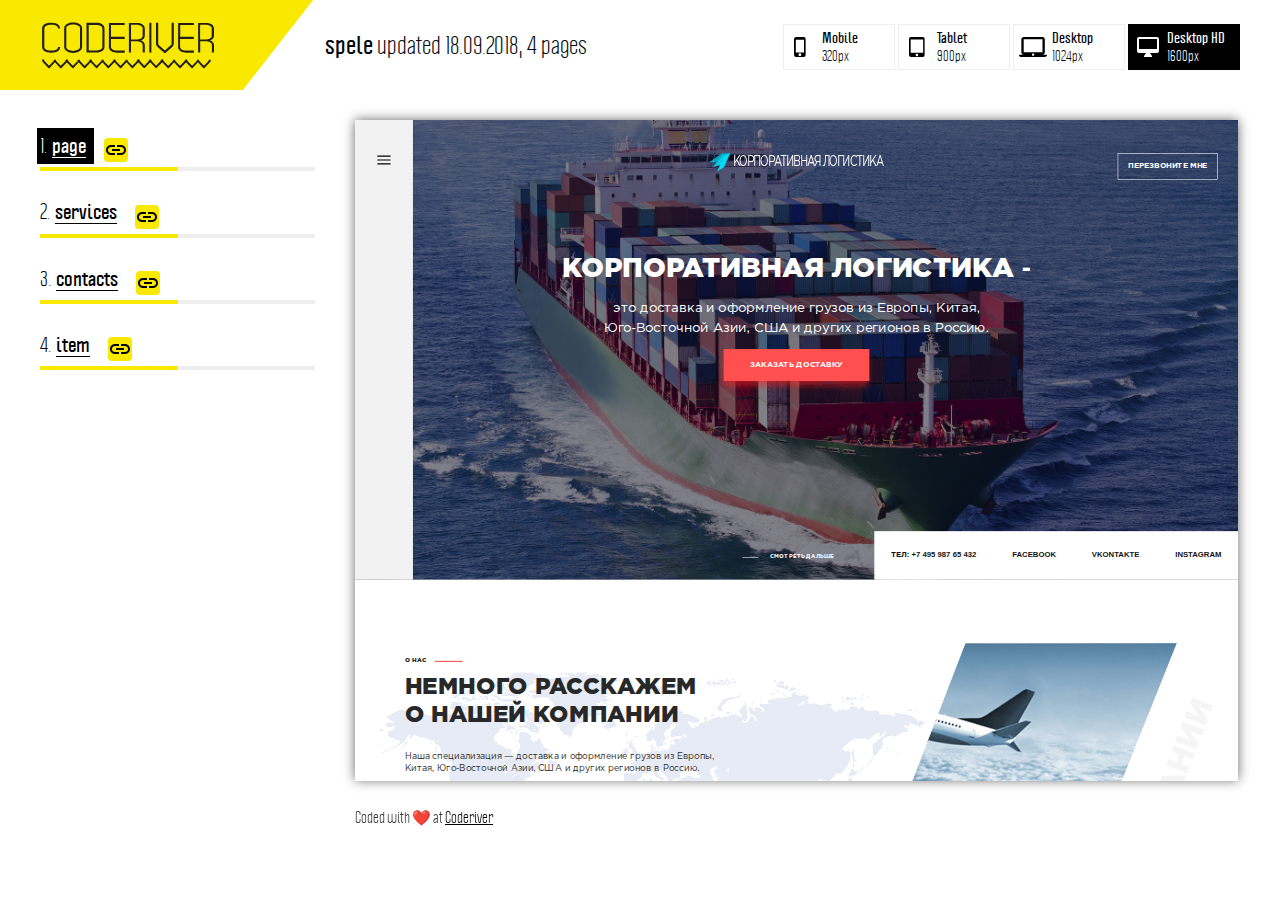
==== docs/index.html @ 853ef9ee "mmm" ====
<!doctype html>
<html>
<head lang="en">
  <meta charset="UTF-8">
  <title>spele</title>
  <style>
    *{margin:0;padding: 0;box-sizing: border-box}

    @font-face {
        font-family: 'Politica';
        src: url([data-uri]) format('woff');
        font-weight: normal;
        font-style: normal;

    }


    @font-face {
        font-family: 'PoliticaBold';
        src: url([data-uri]) format('woff');
        font-weight: normal;
        font-style: normal;
    }
    :root{
    	--main-color: #f9e900;
    }
    body {
      color: #333;
      margin: 0;
      padding: 0 40px;
      font-size: 20px;
      line-height: 1.6;
      font-family: 'Politica', serif;
    }
    .icon-logo { width: 3.66em; height: 1em; fill: #221F20; }
    .icon-desktop { width: 1.41em; height: 1em; fill: #000; }
    .icon-link { width: 2em; height: 1em; fill: #000; }
    .icon-mobile { width: 0.59em; height: 1em; fill: #000; }
    .icon-tablet { width: 0.79em; height: 1em; fill: #000; }
    .icon-watch { width: 0.67em; height: 1em; fill: #000; }
    .icon-wide { width: 1.1em; height: 1em; fill: #000; }

    section{
      width: 300px;
      padding: 30px 0;
    }

    .preview{
      position: fixed;
      right: 42px;
      top: 120px;
      left: 355px;
      bottom: 120px;
      
    }
    iframe{
		opacity: 1;
		box-shadow: 0 0 8px rgba(#000,.5);
		margin: 0 auto;
		transform-origin: 0 0;
		box-shadow: 0 0 20px rgba(0,0,0,.6);
    }


    .preview footer{
      position: absolute;
      bottom: -50px;
      right: 0;
      left: 0;
      padding: 0;
    }
    .preview footer a{
    	color: #000;
    }

    .pagelist{
      list-style-type: none;
      padding-top: 100px;
      width: 275px;
    }
    .pagelist li{
      margin-bottom: 25px;
    }
    .pagelist li:last-child{
    	margin-bottom: 0;
    }

    .pagelist__preview{
      display: inline-block;
      box-shadow: none;
      padding: 5px 20px;
      border: 1px solid #000;
      font-size: 13px;
      margin-top: 10px;
      text-transform: uppercase;
      text-shadow: none;
      font-size: 24px;
    }
    .pagelist__title{
      color: #000;
      text-decoration: none;
      padding: 5px 8px 5px 3px;
      position: relative;
      left: -3px;
    }
    .is-notready .pagelist__title{
      color: #aaaaaa;
      background: #fff;
      pointer-events: none;
    }
    .pagelist__title span{
      margin-right: 5px;
    }
    .pagelist__title em{
      font-style: normal;
      font-weight: normal;
      font-family: 'PoliticaBold',sans-serif;
      position: relative;
      display: inline-block;
    }
    .pagelist__title em:before{
      content: "";
      position: absolute;
      bottom: 4px;
      width: 100%;
      left: 0;
      border-top: 1px solid currentColor;
    }
    .pagelist__title.is-active{
      background: #000;
      color: #fff;
    }
    .pagelist__url{
      width: 24px;
      height: 24px;
      border-radius: 4px;
      background: #f9e900;
      background: var(--main-color);
      display: inline-block;
      position: relative;
      vertical-align: middle;
      margin-left: 4px;
    }
    .is-notready .pagelist__url{
      background: #eeeeee;
      pointer-events: none;
    }
    .pagelist__url .icon{
      fill: #000;
      font-size: 10px;
      position: absolute;
      top: 50%;
      left: 50%;
      transform: translate(-50%,-50%);
    }
    .is-notready .pagelist__url .icon{
      fill:#aaaaaa;
    }
    .pagelist__progress{
      height: 4px;
      background: #eeeeee;
      margin-top: 5px;
    }
    .pagelist__progress i{
      height: 4px;
      display: block;
      background: #f9e900;
      background: var(--main-color);
    }



    header{
      overflow: hidden;
      line-height: 1;
      /*height: 100px;*/
      height: 90px;
      position: fixed;
      top: 0;
      left: 0;
      right: 0;
      z-index: 200;
      background: #fff;
    }
    header h1{
      background: #f9e900;
      background: var(--main-color);
      height: 91px;
      position: relative;
      width: 242px;
      display: inline-block;
      vertical-align: top;
    }
    header h1:before{
      width: 200px;
      height: 200px;
      position: absolute;
      right: 0;
      bottom: 0;
      content: "";
      background: #f9e900;
      background: var(--main-color);
      transform: rotate(38deg);
      transform-origin: 100% 100%;
    }
    header h1 a{
      display: block;
      position: absolute;
      left: 42px;
      top: 22px;
      
    }
    header h1 .icon{
      font-size: 47px;
    }
    .header__updated{
      font-size: 24px;
      height: 90px;
      line-height: 90px;
      color: #050a0f;
      display: inline-block;
      vertical-align: top;
      margin-left: 80px;
    }
    .header__updated em{
      font-weight: normal;
      font-family: 'PoliticaBold',sans-serif;
      font-style: normal;
    }
    .types{
      position: absolute;
      right: 40px;
      top: 24px;
    }
    .types button,.types button:active{
      height: 46px;
      width: 112px;
      border: 1px solid #eee;
      background: #fff;
      font-size: 14px;
      color: #000;
      text-align: left;
      font-family: 'Politica', serif;
      padding-left: 38px;
      position: relative;
      outline: none;
    }
    .types strong{
      font-weight: normal;
      font-family: 'PoliticaBold',sans-serif;
    }
    .types .icon{
      position: absolute;
      top: 50%;
      left: 10px;
      transform: translate(0, -50%);
      font-size: 20px;
    }
    .types .icon-desktop{left: 5px;}
    .types .icon-wide{left: 8px;}

    .types button.is-active{
      border-color: #000;
      color: #fff;
      background: #000;
    }
    .types button.is-active .icon{
      color: #fff;
      fill: #fff;
    }
    .types span{
      display: block;
    }
    footer{
      font-size: 15px;
      text-align: center;
      padding: 20px 50px;
      text-align: left;
      margin-top: 100px;
    }
    @media (max-width: 1200px){
      .header__updated{
        position: absolute;
        right: 42px;
        bottom: 0;
        line-height: 1;
        height: auto;
        margin: 0;
        font-size: 14px;
      }
    }
    @media (max-width: 780px){
      body{
        padding: 0;
      }
      .preview iframe,.types{
        display: none;
      }
      .preview{
      	position: static;
      	text-align: center;
      }
      .preview footer{
      	position: static;
      	text-align: center;
      	margin: 0;
      	padding: 0 0 20px 0;
      }
      header{
        position: relative;
        height: auto;
        text-align: center;
      }
      header h1{
        display: block;
        width: auto;
        height: auto;
        padding: 20px 0 30px;
      }
      header h1 a{
        position: static;
      }
      header .icon{
        font-size: 30px;
      }
      .header__updated{
        display: block;
        text-align: center;
        font-size: 14px;
        line-height: 1;
        text-align: center;
        padding: 0;
        height: auto;
        margin: 0;
        position: absolute;
        bottom: 10px;
        left: 0;
        right: 0;
      }
      section{
        margin: 0;
        width: auto;
        padding: 0;
      }
      .pagelist{
        margin: 0;
        padding: 20px;
        width: auto;
      }
    }
  </style>
</head>
<body>
<svg style="display:none" xmlns="http://www.w3.org/2000/svg">
<symbol id="icon-desktop" viewBox="0 0 24 17">
    <title>
        Shape
    </title>
    <path d="M20 15c1.1 0 1.99-.9 1.99-2L22 2c0-1.1-.9-2-2-2H4C2.9 0 2 .9 2 2v11c0 1.1.9 2 2 2H0c0 1.1.9 2 2 2h20c1.1 0 2-.9 2-2h-4zM4 2h16v11H4V2zm8 14c-.55 0-1-.45-1-1s.45-1 1-1 1 .45 1 1-.45 1-1 1z" fill-rule="evenodd"/>
</symbol><symbol id="icon-link" viewBox="0 0 20 10">
    <title>
        Shape
    </title>
    <path d="M1.9 5c0-1.71 1.39-3.1 3.1-3.1h4V0H5C2.24 0 0 2.24 0 5s2.24 5 5 5h4V8.1H5C3.29 8.1 1.9 6.71 1.9 5zM6 6h8V4H6v2zm9-6h-4v1.9h4c1.71 0 3.1 1.39 3.1 3.1 0 1.71-1.39 3.1-3.1 3.1h-4V10h4c2.76 0 5-2.24 5-5s-2.24-5-5-5z" fill-rule="evenodd"/>
</symbol><symbol id="icon-logo" viewBox="0 0 172 47">
    <title>
        Page 1
    </title>
    <path d="M18.1 25c0 2.8-2 4.5-4.7 5.3-2.3.6-6.1.6-8.3 0-2.8-.7-4.9-2.5-5-5.3V6.4C.1 3.3 2.7 1.5 5.8.9c2.3-.4 5.7-.4 7.9.3C16.2 2 18 3.7 18 6.4h-2c0-1.6-1.2-2.6-2.8-3.2-2-.6-4.9-.6-6.9-.3-2.2.4-4 1.6-4 3.4v18.6c0 1.7 1.5 2.8 3.4 3.3 2 .5 5.2.5 7.2 0 1.8-.5 3.2-1.6 3.2-3.2h2z"/>
    <path d="M22.2 6.2c0-7.6 17.9-7.6 17.9 0v18.9c0 7.7-17.9 7.7-17.9 0V6.2zM38 25V6.3c0-5-13.7-5-13.7 0V25c0 .6 0 .9.1 1.1 1.3 3.7 12.1 3.7 13.3 0 .3-.2.3-.6.3-1.1z"/>
    <path d="M44.5 30.6V.8h10.3c3.4 0 7.7 1.7 7.7 5.7v18.3c0 4.1-4.4 5.8-8 5.8h-10zm15.9-24C60.4 4.1 57 3 54.8 3h-8.1v25.5h7.9c2 0 5-.7 5.7-2.7.2-.9.1-15.6.1-19.2z"/>
    <path d="M69 14.7h13.7v2.2H69c0 1.4-.1 8.1.2 9 .7 2 3.7 2.7 5.6 2.7h7.9v2.2h-7.9c-3.6 0-7.9-1.7-7.9-5.7v-24h15.8V3H69v11.7z"/>
    <path d="M89 19.2v11.4h-2.1V.9h8c1 0 7.9.1 7.9 5.7v7.1c0 2.3-1.7 4.2-4 4.7 2.2.5 4 2.3 4 4.6v7.6h-2.1V23c0-2.9-3.8-3.8-5.9-3.8H89zm11.7-12.6c0-2.7-3.6-3.8-5.8-3.8H89v14.6h5.7c2.3 0 5.9-.7 5.9-3.7V6.6z"/>
    <path d="M109.4.8v29.8h-2.1V.8h2.1z"/>
    <g>
        <path d="M122.4 31l-6.8-6c-1.3-1.1-1.6-2.3-1.6-3.9V.8h2.2v20.3c0 1.1 0 1.4.8 2.2l5.9 5.3 5.9-5.3c.8-.8.8-1.1.8-2.2V.8h2.2V21c0 1.6-.3 2.7-1.6 3.9l-6.8 6h-1z"/>
        <path d="M138.1 14.7h13.7v2.2h-13.7c0 1.4-.1 8.1.2 9 .7 2 3.7 2.7 5.7 2.7h7.9v2.2H144c-3.6 0-7.9-1.7-7.9-5.7v-24h15.8V3h-13.7v11.7z"/>
        <path d="M158.2 19.2v11.4h-2.1V.9h8c1 0 7.9.1 7.9 5.7v7.1c0 2.3-1.7 4.2-4 4.7 2.2.5 4 2.3 4 4.6v7.6h-2.1V23c0-2.9-3.8-3.8-5.9-3.8h-5.8zm11.6-12.6c0-2.7-3.6-3.8-5.8-3.8h-5.9v14.6h5.7c2.3 0 5.9-.7 5.9-3.7V6.6z"/>
    </g>
    <path d="M6.6 46.2l-5-5.1C.3 39.7 0 39 0 37.6h2c0 .8.1 1.1.7 1.7L7 43.8l4.2-4.4c.6-.6.7-.9.7-1.7h2c0 .8.1 1.1.7 1.7l4.2 4.4 4.2-4.4c.6-.6.7-.9.7-1.7h2.1c0 1.4-.3 2.1-1.6 3.4l-5 5.1h-.8l-5.5-5.9-5.5 5.9h-.8z"/>
    <path d="M30.5 46.2l-5-5.1c-1.3-1.3-1.6-2.1-1.6-3.4H26c0 .8.1 1.1.7 1.7l4.2 4.4 4.2-4.4c.6-.6.7-.9.7-1.7h2c0 .8.1 1.1.7 1.7l4.2 4.4 4.2-4.4c.6-.6.7-.9.7-1.7h2c0 1.4-.3 2.1-1.6 3.4l-5 5.1h-.8l-5.5-5.9-5.5 5.9h-.7z"/>
    <path d="M54.3 46.2l-5-5.1c-1.3-1.3-1.6-2.1-1.6-3.4h2c0 .8.1 1.1.7 1.7l4.2 4.4 4.2-4.4c.6-.6.7-.9.7-1.7h2c0 .8.1 1.1.7 1.7l4.2 4.4 4.2-4.4c.6-.6.7-.9.7-1.7h2c0 1.4-.3 2.1-1.6 3.4l-5 5.1h-.8l-5.5-5.9-5.5 5.9h-.6z"/>
    <path d="M78.2 46.2l-5-5.1c-1.3-1.3-1.6-2.1-1.6-3.4h2c0 .8.1 1.1.7 1.7l4.2 4.4 4.2-4.4c.6-.6.7-.9.7-1.7h2c0 .8.1 1.1.7 1.7l4.2 4.4 4.2-4.4c.6-.6.7-.9.7-1.7h2.1c0 1.4-.3 2.1-1.6 3.4l-5 5.1H90l-5.5-5.9-5.5 5.9h-.8z"/>
    <path d="M102 46.2L97 41c-1.3-1.3-1.6-2.1-1.6-3.4h2c0 .8.1 1.1.7 1.7l4.2 4.4 4.2-4.4c.6-.6.7-.9.7-1.7h2c0 .8.1 1.1.7 1.7l4.2 4.4 4.2-4.4c.6-.6.7-.9.7-1.7h2.1c0 1.4-.3 2.1-1.6 3.4l-5 5.1h-.8l-5.5-5.9-5.5 5.9h-.7z"/>
    <path d="M125.9 46.2l-5-5.1c-1.3-1.3-1.6-2.1-1.6-3.4h2c0 .8.1 1.1.7 1.7l4.2 4.4 4.2-4.4c.6-.6.7-.9.7-1.7h2c0 .8.1 1.1.7 1.7l4.2 4.4 4.2-4.4c.6-.6.7-.9.7-1.7h2.1c0 1.4-.3 2.1-1.6 3.4l-5 5.1h-.8l-5.5-5.9-5.5 5.9h-.7z"/>
    <path d="M149.7 46.2l-5-5.1c-1.3-1.3-1.6-2.1-1.6-3.4h2.1c0 .8.1 1.1.7 1.7l4.2 4.4 4.2-4.4c.6-.6.7-.9.7-1.7h2c0 .8.1 1.1.7 1.7l4.2 4.4 4.2-4.4c.6-.6.7-.9.7-1.7h2c0 1.4-.3 2.1-1.6 3.4l-5 5.1h-.8l-5.5-5.9-5.5 5.9h-.7z"/>
</symbol><symbol id="icon-mobile" viewBox="0 0 13 22">
    <title>
        Shape
    </title>
    <path d="M10.5 0h-8A2.5 2.5 0 0 0 0 2.5v17A2.5 2.5 0 0 0 2.5 22h8a2.5 2.5 0 0 0 2.5-2.5v-17A2.5 2.5 0 0 0 10.5 0zm-4 21c-.83 0-1.5-.67-1.5-1.5S5.67 18 6.5 18s1.5.67 1.5 1.5S7.33 21 6.5 21zm4.5-4H2V3h9v14z" fill-rule="evenodd"/>
</symbol><symbol id="icon-tablet" viewBox="0 0 19 24">
    <title>
        Shape
    </title>
    <path d="M16.5 0h-14A2.5 2.5 0 0 0 0 2.5v19A2.5 2.5 0 0 0 2.5 24h14a2.5 2.5 0 0 0 2.5-2.5v-19A2.5 2.5 0 0 0 16.5 0zm-7 23c-.83 0-1.5-.67-1.5-1.5S8.67 20 9.5 20s1.5.67 1.5 1.5-.67 1.5-1.5 1.5zm7.5-4H2V3h15v16z" fill-rule="evenodd"/>
</symbol><symbol id="icon-watch" viewBox="0 0 16 24">
    <title>
        Shape
    </title>
    <path d="M16 12c0-2.54-1.19-4.81-3.04-6.27L12 0H4l-.95 5.73A7.94 7.94 0 0 0 0 12a7.94 7.94 0 0 0 3.05 6.27L4 24h8l.96-5.73A7.976 7.976 0 0 0 16 12zM2 12c0-3.31 2.69-6 6-6s6 2.69 6 6-2.69 6-6 6-6-2.69-6-6z" fill-rule="evenodd"/>
</symbol><symbol id="icon-wide" viewBox="0 0 22 20">
    <title>
        Shape
    </title>
    <path d="M20 0H2C.9 0 0 .9 0 2v12c0 1.1.9 2 2 2h7l-2 3v1h8v-1l-2-3h7c1.1 0 2-.9 2-2V2c0-1.1-.9-2-2-2zm0 12H2V2h18v10z" fill-rule="evenodd"/>
</symbol></svg>
  <header class="header">
    <h1><a href="http://riverco.de">
      <svg class="icon icon-logo"><use xlink:href="#icon-logo"></use></svg>
    </a></h1>
    
    <div class="header__updated"><em>spele</em> updated 18.09.2018, 4 pages</div>
    <nav class="types">
      <button data-mode="mobile" data-width="320">
        <svg class="icon icon-mobile"><use xlink:href="#icon-mobile"></use></svg>
        <strong>Mobile</strong>
        <span>320px</span>
      </button>
      <button data-mode="ipad" data-width="900">
        <svg class="icon icon-tablet"><use xlink:href="#icon-tablet"></use></svg>
        <strong>Tablet</strong>
        <span>900px</span></button>
      <button data-mode="desktop" data-width="1024">
        <svg class="icon icon-desktop"><use xlink:href="#icon-desktop"></use></svg>
        <strong>Desktop</strong>
        <span>1024px</span></button>
      <button data-mode="wide" class="is-active" data-width="1600">
        <svg class="icon icon-wide"><use xlink:href="#icon-wide"></use></svg>
        <strong>Desktop HD</strong>
        <span>1600px</span>
      </button>
    </nav>
  </header>
  <section>
    <ol class="pagelist">
      
      
          <li >

                <a class="pagelist__title  is-active " target="_blank" href="page.html"><span>1.</span><em>page</em></a>
                <a href="page.html" class="pagelist__url">
                  <svg class="icon icon-link"><use xlink:href="#icon-link"></use></svg>
                </a>
                
                <div class="pagelist__progress">
                  
                  <i style="width:50%"></i>
                </div>

          </li>
        
          <li >

                <a class="pagelist__title " target="_blank" href="services.html"><span>2.</span><em>services</em></a>
                <a href="services.html" class="pagelist__url">
                  <svg class="icon icon-link"><use xlink:href="#icon-link"></use></svg>
                </a>
                
                <div class="pagelist__progress">
                  
                  <i style="width:50%"></i>
                </div>

          </li>
        
          <li >

                <a class="pagelist__title " target="_blank" href="contacts.html"><span>3.</span><em>contacts</em></a>
                <a href="contacts.html" class="pagelist__url">
                  <svg class="icon icon-link"><use xlink:href="#icon-link"></use></svg>
                </a>
                
                <div class="pagelist__progress">
                  
                  <i style="width:50%"></i>
                </div>

          </li>
        
          <li >

                <a class="pagelist__title " target="_blank" href="item.html"><span>4.</span><em>item</em></a>
                <a href="item.html" class="pagelist__url">
                  <svg class="icon icon-link"><use xlink:href="#icon-link"></use></svg>
                </a>
                
                <div class="pagelist__progress">
                  
                  <i style="width:50%"></i>
                </div>

          </li>
        
  
    </ol>
  </section>

  <aside class="preview" id="preview-wrapper">
    
    <iframe id="preview"  width="1600" height="600" src="page.html"  frameborder="0"></iframe>
    <footer>
      <p>Coded with ❤️ at <a href="http://riverco.de">Coderiver</a></p>
    </footer>
  </aside>


  <script>
    var navs = document.querySelectorAll('button');
    var body = document.querySelectorAll('body')[0];
    var previewButtons = document.querySelectorAll('.pagelist__title');
    var iframe = document.getElementById('preview');
    var previewWrapper = document.getElementById('preview-wrapper');
    // colors
    var colors = ['#f9e900','#ddd','#afd702','#add8e6','#f03a96'];

    if(localStorage.getItem('main-color')){
    	document.documentElement.style.setProperty(`--main-color`, localStorage.getItem('main-color'));
    }

    body.addEventListener('dblclick', function(event) {
    	colors = colors.concat(colors.splice(0,1));
    	document.documentElement.style.setProperty(`--main-color`, colors[0]);
    	localStorage.setItem('main-color', colors[0]);
    });
    // end colors

    function removeActive(){
      [].forEach.call(previewButtons, function(button) {
        button.classList.remove('is-active');
      });
    }

    function getScrollbarWidth() {
        var outer = document.createElement("div");
        outer.style.visibility = "hidden";
        outer.style.width = "100px";
        outer.style.msOverflowStyle = "scrollbar"; // needed for WinJS apps

        document.body.appendChild(outer);

        var widthNoScroll = outer.offsetWidth;
        // force scrollbars
        outer.style.overflow = "scroll";

        // add innerdiv
        var inner = document.createElement("div");
        inner.style.width = "100%";
        outer.appendChild(inner);        

        var widthWithScroll = inner.offsetWidth;

        // remove divs
        outer.parentNode.removeChild(outer);

        return widthNoScroll - widthWithScroll;
    }
    var  scrollbarwidth = getScrollbarWidth();

    [].forEach.call(previewButtons, function(button) {
      button.addEventListener('click', function(event) {
      	
      	if(window.innerWidth < 780){return;}
        event.preventDefault();
        removeActive();
        var el = event.currentTarget;
        el.classList.add('is-active');
        iframe.src = el.href;
      }, false);
    });

    
    var mode = 'wide';
    [].forEach.call(navs, function(nav) {
      nav.addEventListener('click', function(event) {
          event.preventDefault();
          mode = event.currentTarget.dataset.mode;
          iframe.style.width = parseInt(event.currentTarget.getAttribute('data-width')) + parseInt(scrollbarwidth) + 'px';

          body.setAttribute('data-mode','is-' + mode);


          [].forEach.call(navs, function(nav) {
            nav.classList.remove('is-active');
          })
          event.currentTarget.classList.add('is-active');

          setIframeWidth();
      }, false);

      function setIframeWidth(){
        // getting preview area width
        var pwidth = previewWrapper.offsetWidth;
        var pheight = previewWrapper.offsetHeight;

        // iframe width
        var iwidth = iframe.offsetWidth;
        var iheight = iframe.offsetHeight;

        var scaleV = pheight/iheight;
        var scaleH = pwidth/iwidth;

        if(mode=='mobile'){
          iframe.style.transform = 'scale('+ 1 +')';
          iframe.style.height =  pheight + 'px';

          
          return;
        }
        if(scaleH>1){scaleH = 1;}
        iframe.style.transform = 'scale('+ scaleH +')';

        iframe.style.height =  pheight/scaleH + 'px';
        // console.log(pheight*(2 - scaleV) + 'px');

        var realheight = iframe.getBoundingClientRect().height;

        if(realheight>pheight){
          iframe.style.transform = 'scale('+ scaleV +')';
        }



        console.log(scaleV,scaleH);
      }

      setIframeWidth();
      // resize event
      window.addEventListener("resize", function(){
        setIframeWidth();
      });


    });
  </script>
  
</body>
</html>
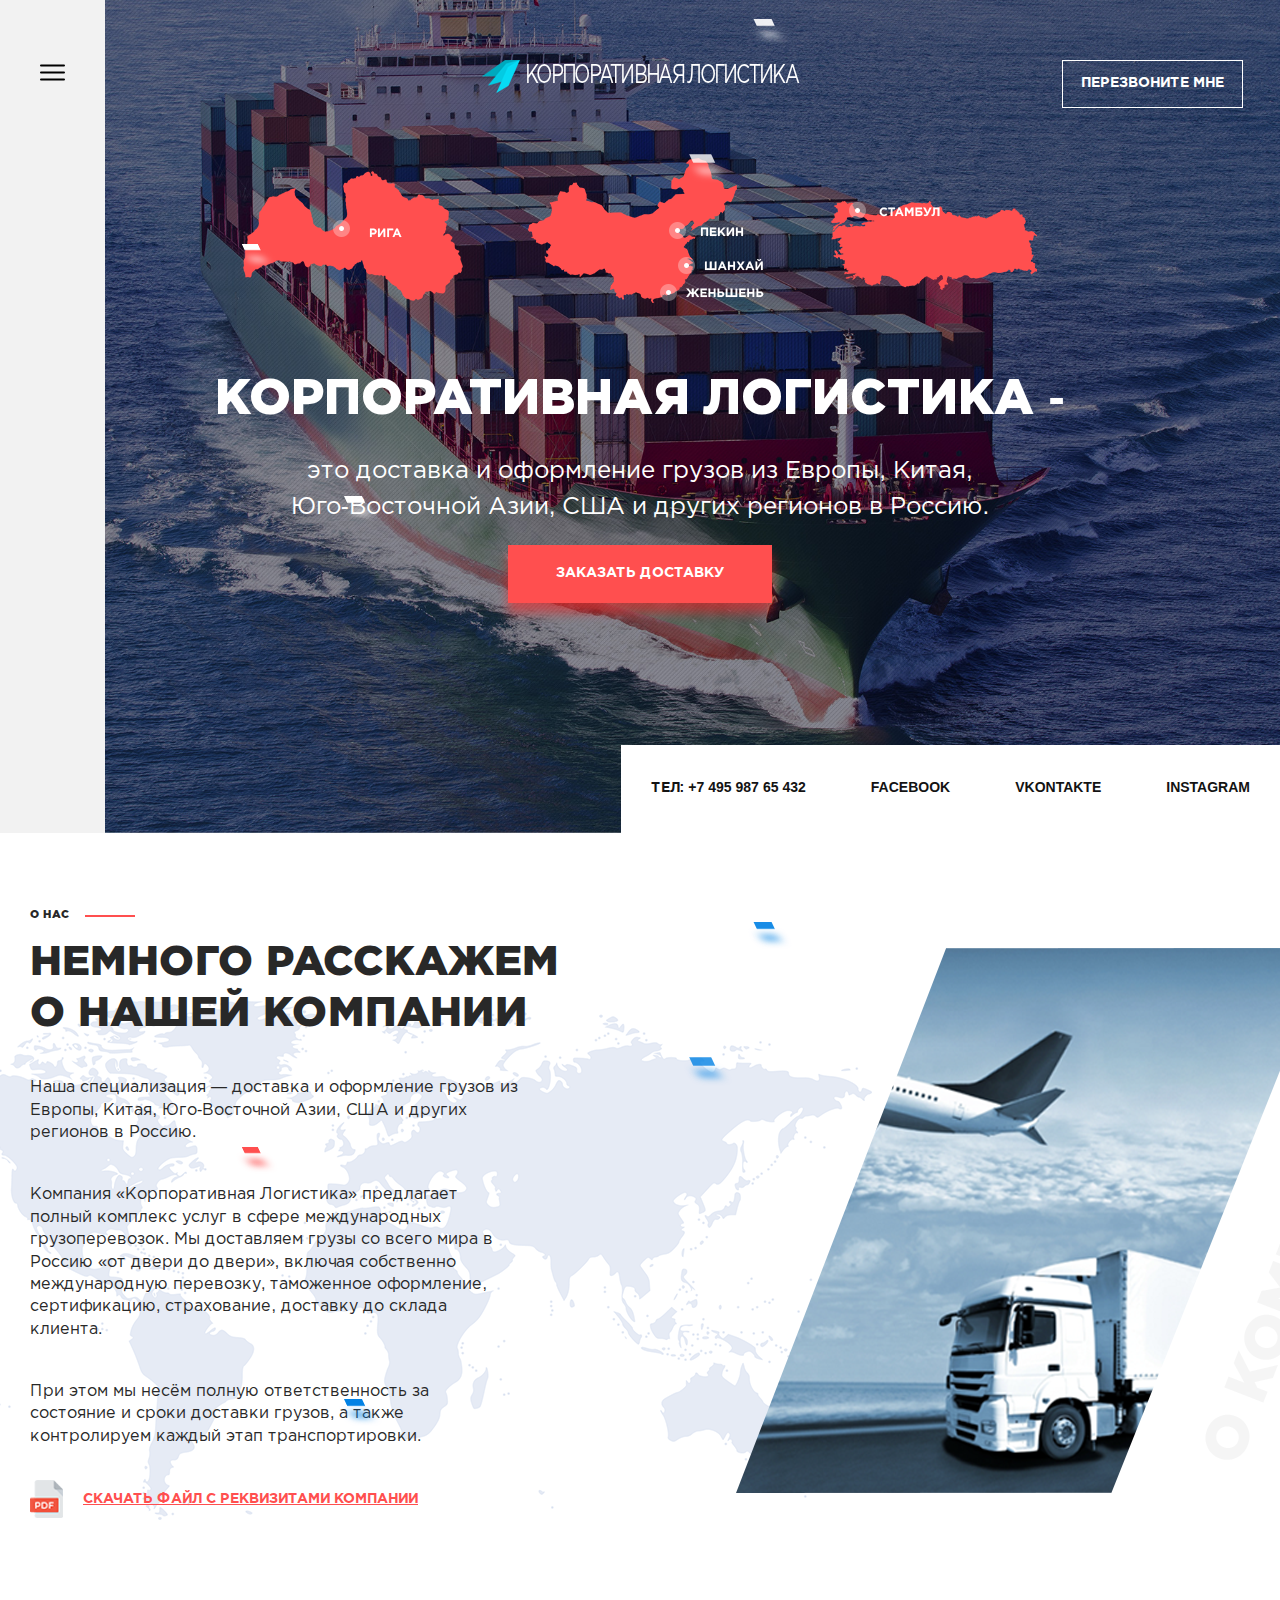
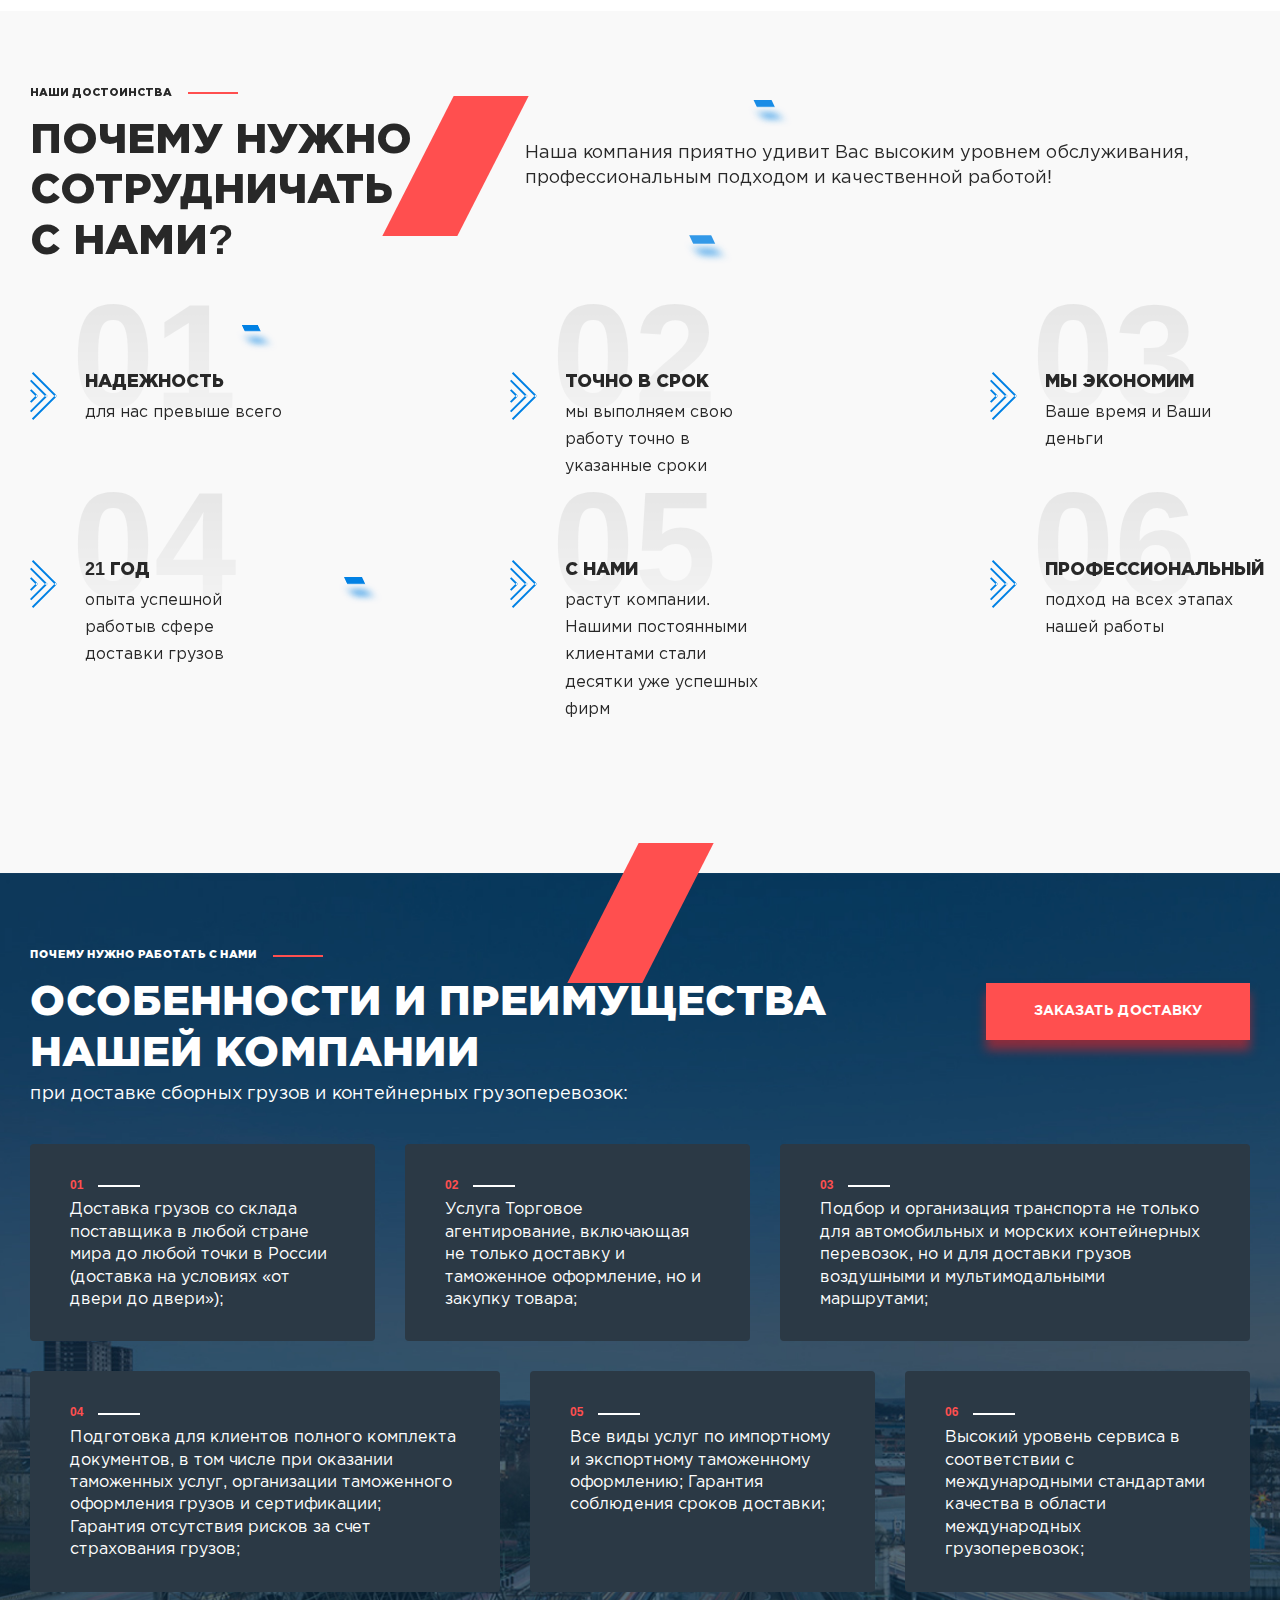
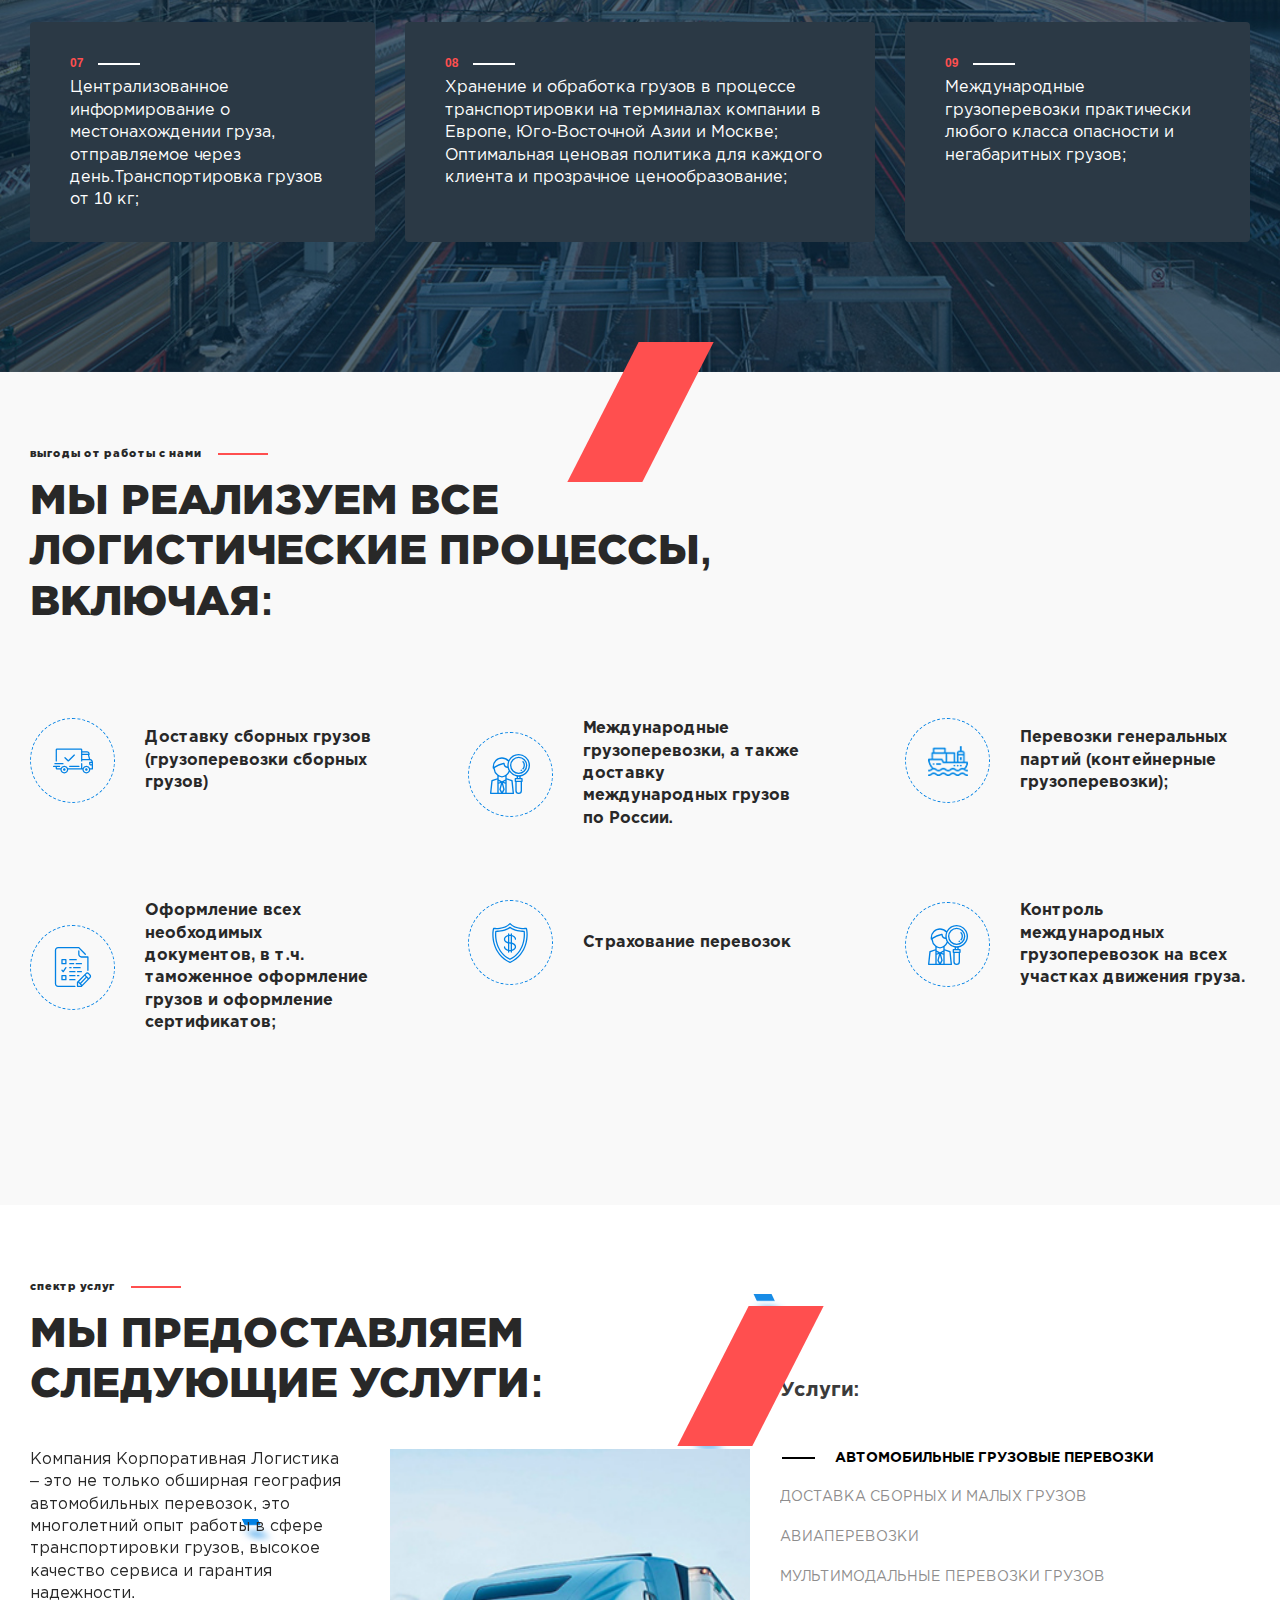
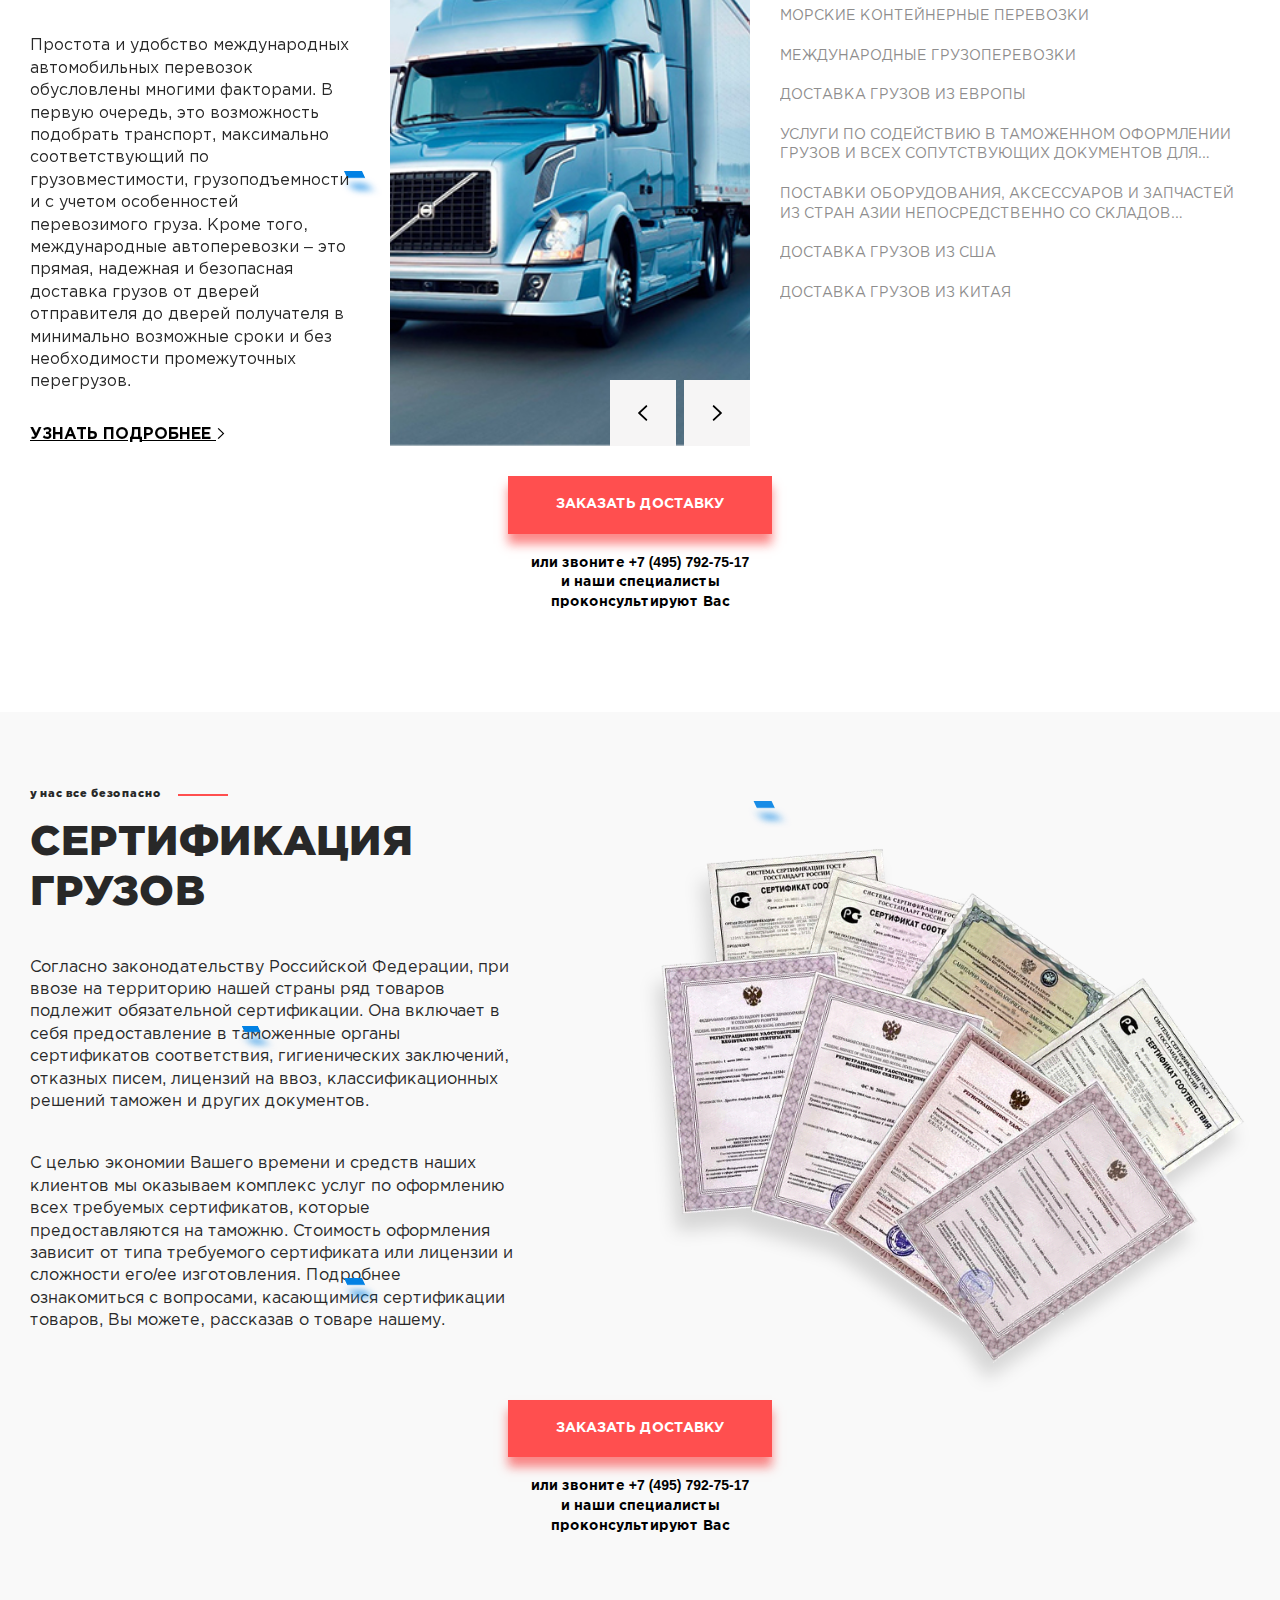
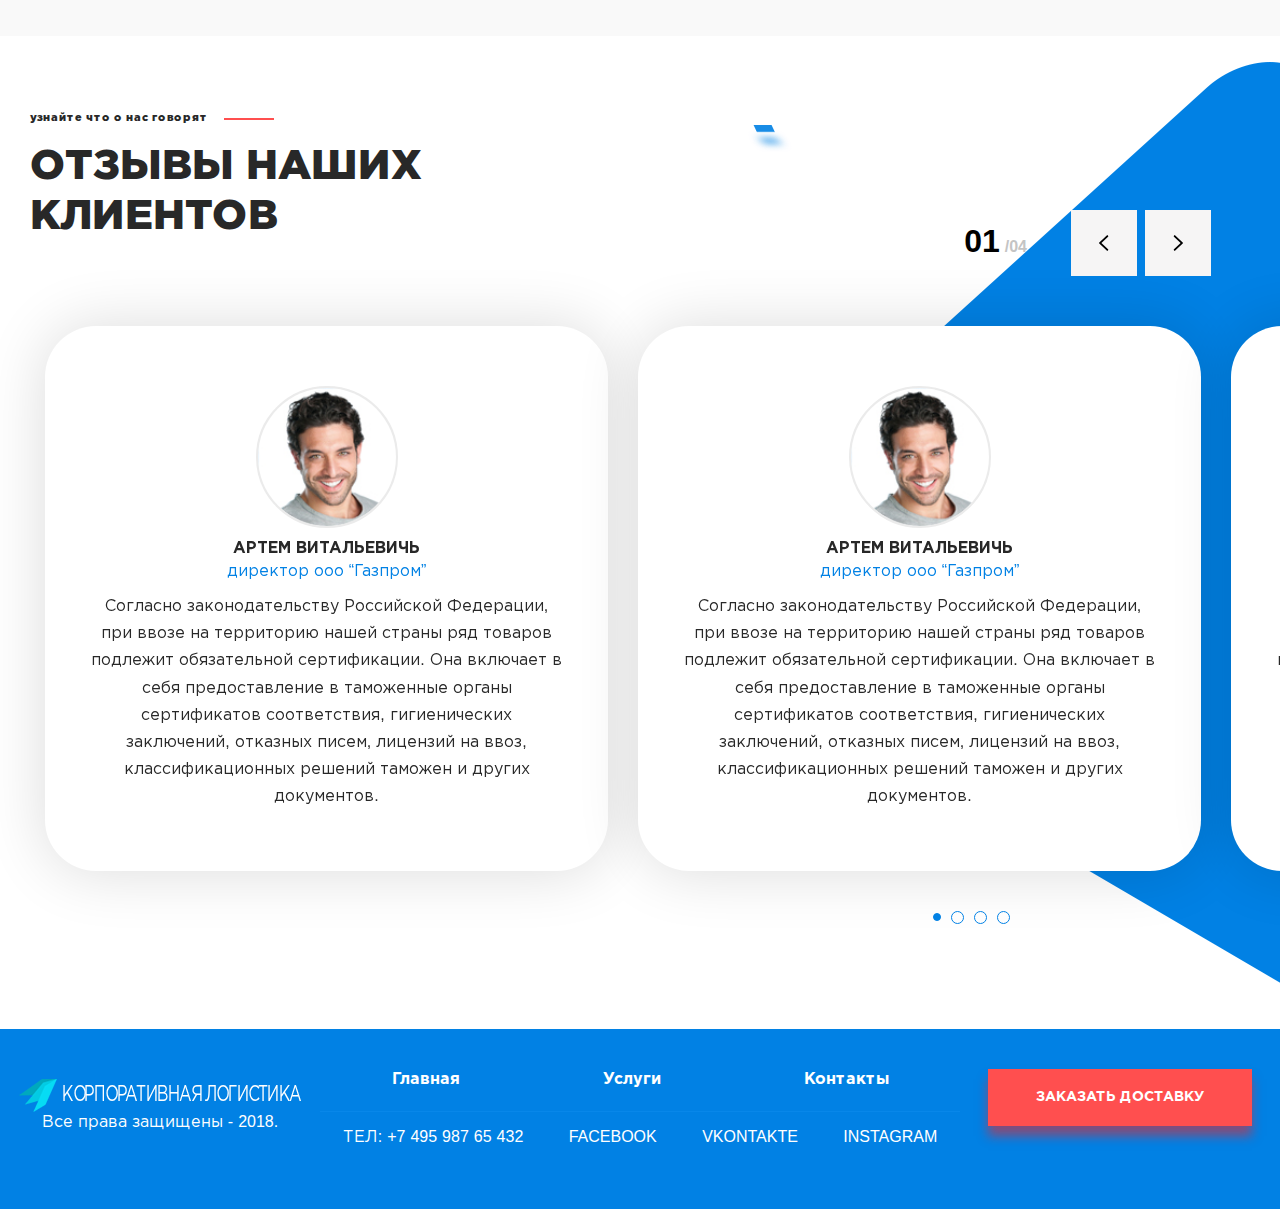
==== commit e0df23d5: "final v2" ====
--- a/docs/index.html
+++ b/docs/index.html
@@ -1,641 +1,917 @@
-<!doctype html>
-<html>
-<head lang="en">
-  <meta charset="UTF-8">
-  <title>spele</title>
-  <style>
-    *{margin:0;padding: 0;box-sizing: border-box}
-
-    @font-face {
-        font-family: 'Politica';
-        src: url([data-uri]) format('woff');
-        font-weight: normal;
-        font-style: normal;
-
-    }
-
-
-    @font-face {
-        font-family: 'PoliticaBold';
-        src: url([data-uri]) format('woff');
-        font-weight: normal;
-        font-style: normal;
-    }
-    :root{
-    	--main-color: #f9e900;
-    }
-    body {
-      color: #333;
-      margin: 0;
-      padding: 0 40px;
-      font-size: 20px;
-      line-height: 1.6;
-      font-family: 'Politica', serif;
-    }
-    .icon-logo { width: 3.66em; height: 1em; fill: #221F20; }
-    .icon-desktop { width: 1.41em; height: 1em; fill: #000; }
-    .icon-link { width: 2em; height: 1em; fill: #000; }
-    .icon-mobile { width: 0.59em; height: 1em; fill: #000; }
-    .icon-tablet { width: 0.79em; height: 1em; fill: #000; }
-    .icon-watch { width: 0.67em; height: 1em; fill: #000; }
-    .icon-wide { width: 1.1em; height: 1em; fill: #000; }
-
-    section{
-      width: 300px;
-      padding: 30px 0;
-    }
-
-    .preview{
-      position: fixed;
-      right: 42px;
-      top: 120px;
-      left: 355px;
-      bottom: 120px;
-      
-    }
-    iframe{
-		opacity: 1;
-		box-shadow: 0 0 8px rgba(#000,.5);
-		margin: 0 auto;
-		transform-origin: 0 0;
-		box-shadow: 0 0 20px rgba(0,0,0,.6);
-    }
-
-
-    .preview footer{
-      position: absolute;
-      bottom: -50px;
-      right: 0;
-      left: 0;
-      padding: 0;
-    }
-    .preview footer a{
-    	color: #000;
-    }
-
-    .pagelist{
-      list-style-type: none;
-      padding-top: 100px;
-      width: 275px;
-    }
-    .pagelist li{
-      margin-bottom: 25px;
-    }
-    .pagelist li:last-child{
-    	margin-bottom: 0;
-    }
-
-    .pagelist__preview{
-      display: inline-block;
-      box-shadow: none;
-      padding: 5px 20px;
-      border: 1px solid #000;
-      font-size: 13px;
-      margin-top: 10px;
-      text-transform: uppercase;
-      text-shadow: none;
-      font-size: 24px;
-    }
-    .pagelist__title{
-      color: #000;
-      text-decoration: none;
-      padding: 5px 8px 5px 3px;
-      position: relative;
-      left: -3px;
-    }
-    .is-notready .pagelist__title{
-      color: #aaaaaa;
-      background: #fff;
-      pointer-events: none;
-    }
-    .pagelist__title span{
-      margin-right: 5px;
-    }
-    .pagelist__title em{
-      font-style: normal;
-      font-weight: normal;
-      font-family: 'PoliticaBold',sans-serif;
-      position: relative;
-      display: inline-block;
-    }
-    .pagelist__title em:before{
-      content: "";
-      position: absolute;
-      bottom: 4px;
-      width: 100%;
-      left: 0;
-      border-top: 1px solid currentColor;
-    }
-    .pagelist__title.is-active{
-      background: #000;
-      color: #fff;
-    }
-    .pagelist__url{
-      width: 24px;
-      height: 24px;
-      border-radius: 4px;
-      background: #f9e900;
-      background: var(--main-color);
-      display: inline-block;
-      position: relative;
-      vertical-align: middle;
-      margin-left: 4px;
-    }
-    .is-notready .pagelist__url{
-      background: #eeeeee;
-      pointer-events: none;
-    }
-    .pagelist__url .icon{
-      fill: #000;
-      font-size: 10px;
-      position: absolute;
-      top: 50%;
-      left: 50%;
-      transform: translate(-50%,-50%);
-    }
-    .is-notready .pagelist__url .icon{
-      fill:#aaaaaa;
-    }
-    .pagelist__progress{
-      height: 4px;
-      background: #eeeeee;
-      margin-top: 5px;
-    }
-    .pagelist__progress i{
-      height: 4px;
-      display: block;
-      background: #f9e900;
-      background: var(--main-color);
-    }
-
-
-
-    header{
-      overflow: hidden;
-      line-height: 1;
-      /*height: 100px;*/
-      height: 90px;
-      position: fixed;
-      top: 0;
-      left: 0;
-      right: 0;
-      z-index: 200;
-      background: #fff;
-    }
-    header h1{
-      background: #f9e900;
-      background: var(--main-color);
-      height: 91px;
-      position: relative;
-      width: 242px;
-      display: inline-block;
-      vertical-align: top;
-    }
-    header h1:before{
-      width: 200px;
-      height: 200px;
-      position: absolute;
-      right: 0;
-      bottom: 0;
-      content: "";
-      background: #f9e900;
-      background: var(--main-color);
-      transform: rotate(38deg);
-      transform-origin: 100% 100%;
-    }
-    header h1 a{
-      display: block;
-      position: absolute;
-      left: 42px;
-      top: 22px;
-      
-    }
-    header h1 .icon{
-      font-size: 47px;
-    }
-    .header__updated{
-      font-size: 24px;
-      height: 90px;
-      line-height: 90px;
-      color: #050a0f;
-      display: inline-block;
-      vertical-align: top;
-      margin-left: 80px;
-    }
-    .header__updated em{
-      font-weight: normal;
-      font-family: 'PoliticaBold',sans-serif;
-      font-style: normal;
-    }
-    .types{
-      position: absolute;
-      right: 40px;
-      top: 24px;
-    }
-    .types button,.types button:active{
-      height: 46px;
-      width: 112px;
-      border: 1px solid #eee;
-      background: #fff;
-      font-size: 14px;
-      color: #000;
-      text-align: left;
-      font-family: 'Politica', serif;
-      padding-left: 38px;
-      position: relative;
-      outline: none;
-    }
-    .types strong{
-      font-weight: normal;
-      font-family: 'PoliticaBold',sans-serif;
-    }
-    .types .icon{
-      position: absolute;
-      top: 50%;
-      left: 10px;
-      transform: translate(0, -50%);
-      font-size: 20px;
-    }
-    .types .icon-desktop{left: 5px;}
-    .types .icon-wide{left: 8px;}
-
-    .types button.is-active{
-      border-color: #000;
-      color: #fff;
-      background: #000;
-    }
-    .types button.is-active .icon{
-      color: #fff;
-      fill: #fff;
-    }
-    .types span{
-      display: block;
-    }
-    footer{
-      font-size: 15px;
-      text-align: center;
-      padding: 20px 50px;
-      text-align: left;
-      margin-top: 100px;
-    }
-    @media (max-width: 1200px){
-      .header__updated{
-        position: absolute;
-        right: 42px;
-        bottom: 0;
-        line-height: 1;
-        height: auto;
-        margin: 0;
-        font-size: 14px;
-      }
-    }
-    @media (max-width: 780px){
-      body{
-        padding: 0;
-      }
-      .preview iframe,.types{
-        display: none;
-      }
-      .preview{
-      	position: static;
-      	text-align: center;
-      }
-      .preview footer{
-      	position: static;
-      	text-align: center;
-      	margin: 0;
-      	padding: 0 0 20px 0;
-      }
-      header{
-        position: relative;
-        height: auto;
-        text-align: center;
-      }
-      header h1{
-        display: block;
-        width: auto;
-        height: auto;
-        padding: 20px 0 30px;
-      }
-      header h1 a{
-        position: static;
-      }
-      header .icon{
-        font-size: 30px;
-      }
-      .header__updated{
-        display: block;
-        text-align: center;
-        font-size: 14px;
-        line-height: 1;
-        text-align: center;
-        padding: 0;
-        height: auto;
-        margin: 0;
-        position: absolute;
-        bottom: 10px;
-        left: 0;
-        right: 0;
-      }
-      section{
-        margin: 0;
-        width: auto;
-        padding: 0;
-      }
-      .pagelist{
-        margin: 0;
-        padding: 20px;
-        width: auto;
-      }
-    }
-  </style>
-</head>
-<body>
-<svg style="display:none" xmlns="http://www.w3.org/2000/svg">
-<symbol id="icon-desktop" viewBox="0 0 24 17">
-    <title>
-        Shape
-    </title>
-    <path d="M20 15c1.1 0 1.99-.9 1.99-2L22 2c0-1.1-.9-2-2-2H4C2.9 0 2 .9 2 2v11c0 1.1.9 2 2 2H0c0 1.1.9 2 2 2h20c1.1 0 2-.9 2-2h-4zM4 2h16v11H4V2zm8 14c-.55 0-1-.45-1-1s.45-1 1-1 1 .45 1 1-.45 1-1 1z" fill-rule="evenodd"/>
-</symbol><symbol id="icon-link" viewBox="0 0 20 10">
-    <title>
-        Shape
-    </title>
-    <path d="M1.9 5c0-1.71 1.39-3.1 3.1-3.1h4V0H5C2.24 0 0 2.24 0 5s2.24 5 5 5h4V8.1H5C3.29 8.1 1.9 6.71 1.9 5zM6 6h8V4H6v2zm9-6h-4v1.9h4c1.71 0 3.1 1.39 3.1 3.1 0 1.71-1.39 3.1-3.1 3.1h-4V10h4c2.76 0 5-2.24 5-5s-2.24-5-5-5z" fill-rule="evenodd"/>
-</symbol><symbol id="icon-logo" viewBox="0 0 172 47">
-    <title>
-        Page 1
-    </title>
-    <path d="M18.1 25c0 2.8-2 4.5-4.7 5.3-2.3.6-6.1.6-8.3 0-2.8-.7-4.9-2.5-5-5.3V6.4C.1 3.3 2.7 1.5 5.8.9c2.3-.4 5.7-.4 7.9.3C16.2 2 18 3.7 18 6.4h-2c0-1.6-1.2-2.6-2.8-3.2-2-.6-4.9-.6-6.9-.3-2.2.4-4 1.6-4 3.4v18.6c0 1.7 1.5 2.8 3.4 3.3 2 .5 5.2.5 7.2 0 1.8-.5 3.2-1.6 3.2-3.2h2z"/>
-    <path d="M22.2 6.2c0-7.6 17.9-7.6 17.9 0v18.9c0 7.7-17.9 7.7-17.9 0V6.2zM38 25V6.3c0-5-13.7-5-13.7 0V25c0 .6 0 .9.1 1.1 1.3 3.7 12.1 3.7 13.3 0 .3-.2.3-.6.3-1.1z"/>
-    <path d="M44.5 30.6V.8h10.3c3.4 0 7.7 1.7 7.7 5.7v18.3c0 4.1-4.4 5.8-8 5.8h-10zm15.9-24C60.4 4.1 57 3 54.8 3h-8.1v25.5h7.9c2 0 5-.7 5.7-2.7.2-.9.1-15.6.1-19.2z"/>
-    <path d="M69 14.7h13.7v2.2H69c0 1.4-.1 8.1.2 9 .7 2 3.7 2.7 5.6 2.7h7.9v2.2h-7.9c-3.6 0-7.9-1.7-7.9-5.7v-24h15.8V3H69v11.7z"/>
-    <path d="M89 19.2v11.4h-2.1V.9h8c1 0 7.9.1 7.9 5.7v7.1c0 2.3-1.7 4.2-4 4.7 2.2.5 4 2.3 4 4.6v7.6h-2.1V23c0-2.9-3.8-3.8-5.9-3.8H89zm11.7-12.6c0-2.7-3.6-3.8-5.8-3.8H89v14.6h5.7c2.3 0 5.9-.7 5.9-3.7V6.6z"/>
-    <path d="M109.4.8v29.8h-2.1V.8h2.1z"/>
-    <g>
-        <path d="M122.4 31l-6.8-6c-1.3-1.1-1.6-2.3-1.6-3.9V.8h2.2v20.3c0 1.1 0 1.4.8 2.2l5.9 5.3 5.9-5.3c.8-.8.8-1.1.8-2.2V.8h2.2V21c0 1.6-.3 2.7-1.6 3.9l-6.8 6h-1z"/>
-        <path d="M138.1 14.7h13.7v2.2h-13.7c0 1.4-.1 8.1.2 9 .7 2 3.7 2.7 5.7 2.7h7.9v2.2H144c-3.6 0-7.9-1.7-7.9-5.7v-24h15.8V3h-13.7v11.7z"/>
-        <path d="M158.2 19.2v11.4h-2.1V.9h8c1 0 7.9.1 7.9 5.7v7.1c0 2.3-1.7 4.2-4 4.7 2.2.5 4 2.3 4 4.6v7.6h-2.1V23c0-2.9-3.8-3.8-5.9-3.8h-5.8zm11.6-12.6c0-2.7-3.6-3.8-5.8-3.8h-5.9v14.6h5.7c2.3 0 5.9-.7 5.9-3.7V6.6z"/>
-    </g>
-    <path d="M6.6 46.2l-5-5.1C.3 39.7 0 39 0 37.6h2c0 .8.1 1.1.7 1.7L7 43.8l4.2-4.4c.6-.6.7-.9.7-1.7h2c0 .8.1 1.1.7 1.7l4.2 4.4 4.2-4.4c.6-.6.7-.9.7-1.7h2.1c0 1.4-.3 2.1-1.6 3.4l-5 5.1h-.8l-5.5-5.9-5.5 5.9h-.8z"/>
-    <path d="M30.5 46.2l-5-5.1c-1.3-1.3-1.6-2.1-1.6-3.4H26c0 .8.1 1.1.7 1.7l4.2 4.4 4.2-4.4c.6-.6.7-.9.7-1.7h2c0 .8.1 1.1.7 1.7l4.2 4.4 4.2-4.4c.6-.6.7-.9.7-1.7h2c0 1.4-.3 2.1-1.6 3.4l-5 5.1h-.8l-5.5-5.9-5.5 5.9h-.7z"/>
-    <path d="M54.3 46.2l-5-5.1c-1.3-1.3-1.6-2.1-1.6-3.4h2c0 .8.1 1.1.7 1.7l4.2 4.4 4.2-4.4c.6-.6.7-.9.7-1.7h2c0 .8.1 1.1.7 1.7l4.2 4.4 4.2-4.4c.6-.6.7-.9.7-1.7h2c0 1.4-.3 2.1-1.6 3.4l-5 5.1h-.8l-5.5-5.9-5.5 5.9h-.6z"/>
-    <path d="M78.2 46.2l-5-5.1c-1.3-1.3-1.6-2.1-1.6-3.4h2c0 .8.1 1.1.7 1.7l4.2 4.4 4.2-4.4c.6-.6.7-.9.7-1.7h2c0 .8.1 1.1.7 1.7l4.2 4.4 4.2-4.4c.6-.6.7-.9.7-1.7h2.1c0 1.4-.3 2.1-1.6 3.4l-5 5.1H90l-5.5-5.9-5.5 5.9h-.8z"/>
-    <path d="M102 46.2L97 41c-1.3-1.3-1.6-2.1-1.6-3.4h2c0 .8.1 1.1.7 1.7l4.2 4.4 4.2-4.4c.6-.6.7-.9.7-1.7h2c0 .8.1 1.1.7 1.7l4.2 4.4 4.2-4.4c.6-.6.7-.9.7-1.7h2.1c0 1.4-.3 2.1-1.6 3.4l-5 5.1h-.8l-5.5-5.9-5.5 5.9h-.7z"/>
-    <path d="M125.9 46.2l-5-5.1c-1.3-1.3-1.6-2.1-1.6-3.4h2c0 .8.1 1.1.7 1.7l4.2 4.4 4.2-4.4c.6-.6.7-.9.7-1.7h2c0 .8.1 1.1.7 1.7l4.2 4.4 4.2-4.4c.6-.6.7-.9.7-1.7h2.1c0 1.4-.3 2.1-1.6 3.4l-5 5.1h-.8l-5.5-5.9-5.5 5.9h-.7z"/>
-    <path d="M149.7 46.2l-5-5.1c-1.3-1.3-1.6-2.1-1.6-3.4h2.1c0 .8.1 1.1.7 1.7l4.2 4.4 4.2-4.4c.6-.6.7-.9.7-1.7h2c0 .8.1 1.1.7 1.7l4.2 4.4 4.2-4.4c.6-.6.7-.9.7-1.7h2c0 1.4-.3 2.1-1.6 3.4l-5 5.1h-.8l-5.5-5.9-5.5 5.9h-.7z"/>
-</symbol><symbol id="icon-mobile" viewBox="0 0 13 22">
-    <title>
-        Shape
-    </title>
-    <path d="M10.5 0h-8A2.5 2.5 0 0 0 0 2.5v17A2.5 2.5 0 0 0 2.5 22h8a2.5 2.5 0 0 0 2.5-2.5v-17A2.5 2.5 0 0 0 10.5 0zm-4 21c-.83 0-1.5-.67-1.5-1.5S5.67 18 6.5 18s1.5.67 1.5 1.5S7.33 21 6.5 21zm4.5-4H2V3h9v14z" fill-rule="evenodd"/>
-</symbol><symbol id="icon-tablet" viewBox="0 0 19 24">
-    <title>
-        Shape
-    </title>
-    <path d="M16.5 0h-14A2.5 2.5 0 0 0 0 2.5v19A2.5 2.5 0 0 0 2.5 24h14a2.5 2.5 0 0 0 2.5-2.5v-19A2.5 2.5 0 0 0 16.5 0zm-7 23c-.83 0-1.5-.67-1.5-1.5S8.67 20 9.5 20s1.5.67 1.5 1.5-.67 1.5-1.5 1.5zm7.5-4H2V3h15v16z" fill-rule="evenodd"/>
-</symbol><symbol id="icon-watch" viewBox="0 0 16 24">
-    <title>
-        Shape
-    </title>
-    <path d="M16 12c0-2.54-1.19-4.81-3.04-6.27L12 0H4l-.95 5.73A7.94 7.94 0 0 0 0 12a7.94 7.94 0 0 0 3.05 6.27L4 24h8l.96-5.73A7.976 7.976 0 0 0 16 12zM2 12c0-3.31 2.69-6 6-6s6 2.69 6 6-2.69 6-6 6-6-2.69-6-6z" fill-rule="evenodd"/>
-</symbol><symbol id="icon-wide" viewBox="0 0 22 20">
-    <title>
-        Shape
-    </title>
-    <path d="M20 0H2C.9 0 0 .9 0 2v12c0 1.1.9 2 2 2h7l-2 3v1h8v-1l-2-3h7c1.1 0 2-.9 2-2V2c0-1.1-.9-2-2-2zm0 12H2V2h18v10z" fill-rule="evenodd"/>
-</symbol></svg>
-  <header class="header">
-    <h1><a href="http://riverco.de">
-      <svg class="icon icon-logo"><use xlink:href="#icon-logo"></use></svg>
-    </a></h1>
-    
-    <div class="header__updated"><em>spele</em> updated 18.09.2018, 4 pages</div>
-    <nav class="types">
-      <button data-mode="mobile" data-width="320">
-        <svg class="icon icon-mobile"><use xlink:href="#icon-mobile"></use></svg>
-        <strong>Mobile</strong>
-        <span>320px</span>
-      </button>
-      <button data-mode="ipad" data-width="900">
-        <svg class="icon icon-tablet"><use xlink:href="#icon-tablet"></use></svg>
-        <strong>Tablet</strong>
-        <span>900px</span></button>
-      <button data-mode="desktop" data-width="1024">
-        <svg class="icon icon-desktop"><use xlink:href="#icon-desktop"></use></svg>
-        <strong>Desktop</strong>
-        <span>1024px</span></button>
-      <button data-mode="wide" class="is-active" data-width="1600">
-        <svg class="icon icon-wide"><use xlink:href="#icon-wide"></use></svg>
-        <strong>Desktop HD</strong>
-        <span>1600px</span>
-      </button>
-    </nav>
-  </header>
-  <section>
-    <ol class="pagelist">
-      
-      
-          <li >
-
-                <a class="pagelist__title  is-active " target="_blank" href="page.html"><span>1.</span><em>page</em></a>
-                <a href="page.html" class="pagelist__url">
-                  <svg class="icon icon-link"><use xlink:href="#icon-link"></use></svg>
-                </a>
-                
-                <div class="pagelist__progress">
-                  
-                  <i style="width:50%"></i>
-                </div>
-
-          </li>
-        
-          <li >
-
-                <a class="pagelist__title " target="_blank" href="services.html"><span>2.</span><em>services</em></a>
-                <a href="services.html" class="pagelist__url">
-                  <svg class="icon icon-link"><use xlink:href="#icon-link"></use></svg>
-                </a>
-                
-                <div class="pagelist__progress">
-                  
-                  <i style="width:50%"></i>
-                </div>
-
-          </li>
-        
-          <li >
-
-                <a class="pagelist__title " target="_blank" href="contacts.html"><span>3.</span><em>contacts</em></a>
-                <a href="contacts.html" class="pagelist__url">
-                  <svg class="icon icon-link"><use xlink:href="#icon-link"></use></svg>
-                </a>
-                
-                <div class="pagelist__progress">
-                  
-                  <i style="width:50%"></i>
-                </div>
-
-          </li>
-        
-          <li >
-
-                <a class="pagelist__title " target="_blank" href="item.html"><span>4.</span><em>item</em></a>
-                <a href="item.html" class="pagelist__url">
-                  <svg class="icon icon-link"><use xlink:href="#icon-link"></use></svg>
-                </a>
-                
-                <div class="pagelist__progress">
-                  
-                  <i style="width:50%"></i>
-                </div>
-
-          </li>
-        
-  
-    </ol>
-  </section>
-
-  <aside class="preview" id="preview-wrapper">
-    
-    <iframe id="preview"  width="1600" height="600" src="page.html"  frameborder="0"></iframe>
-    <footer>
-      <p>Coded with ❤️ at <a href="http://riverco.de">Coderiver</a></p>
-    </footer>
-  </aside>
-
-
-  <script>
-    var navs = document.querySelectorAll('button');
-    var body = document.querySelectorAll('body')[0];
-    var previewButtons = document.querySelectorAll('.pagelist__title');
-    var iframe = document.getElementById('preview');
-    var previewWrapper = document.getElementById('preview-wrapper');
-    // colors
-    var colors = ['#f9e900','#ddd','#afd702','#add8e6','#f03a96'];
-
-    if(localStorage.getItem('main-color')){
-    	document.documentElement.style.setProperty(`--main-color`, localStorage.getItem('main-color'));
-    }
-
-    body.addEventListener('dblclick', function(event) {
-    	colors = colors.concat(colors.splice(0,1));
-    	document.documentElement.style.setProperty(`--main-color`, colors[0]);
-    	localStorage.setItem('main-color', colors[0]);
-    });
-    // end colors
-
-    function removeActive(){
-      [].forEach.call(previewButtons, function(button) {
-        button.classList.remove('is-active');
-      });
-    }
-
-    function getScrollbarWidth() {
-        var outer = document.createElement("div");
-        outer.style.visibility = "hidden";
-        outer.style.width = "100px";
-        outer.style.msOverflowStyle = "scrollbar"; // needed for WinJS apps
-
-        document.body.appendChild(outer);
-
-        var widthNoScroll = outer.offsetWidth;
-        // force scrollbars
-        outer.style.overflow = "scroll";
-
-        // add innerdiv
-        var inner = document.createElement("div");
-        inner.style.width = "100%";
-        outer.appendChild(inner);        
-
-        var widthWithScroll = inner.offsetWidth;
-
-        // remove divs
-        outer.parentNode.removeChild(outer);
-
-        return widthNoScroll - widthWithScroll;
-    }
-    var  scrollbarwidth = getScrollbarWidth();
-
-    [].forEach.call(previewButtons, function(button) {
-      button.addEventListener('click', function(event) {
-      	
-      	if(window.innerWidth < 780){return;}
-        event.preventDefault();
-        removeActive();
-        var el = event.currentTarget;
-        el.classList.add('is-active');
-        iframe.src = el.href;
-      }, false);
-    });
-
-    
-    var mode = 'wide';
-    [].forEach.call(navs, function(nav) {
-      nav.addEventListener('click', function(event) {
-          event.preventDefault();
-          mode = event.currentTarget.dataset.mode;
-          iframe.style.width = parseInt(event.currentTarget.getAttribute('data-width')) + parseInt(scrollbarwidth) + 'px';
-
-          body.setAttribute('data-mode','is-' + mode);
-
-
-          [].forEach.call(navs, function(nav) {
-            nav.classList.remove('is-active');
-          })
-          event.currentTarget.classList.add('is-active');
-
-          setIframeWidth();
-      }, false);
-
-      function setIframeWidth(){
-        // getting preview area width
-        var pwidth = previewWrapper.offsetWidth;
-        var pheight = previewWrapper.offsetHeight;
-
-        // iframe width
-        var iwidth = iframe.offsetWidth;
-        var iheight = iframe.offsetHeight;
-
-        var scaleV = pheight/iheight;
-        var scaleH = pwidth/iwidth;
-
-        if(mode=='mobile'){
-          iframe.style.transform = 'scale('+ 1 +')';
-          iframe.style.height =  pheight + 'px';
-
-          
-          return;
-        }
-        if(scaleH>1){scaleH = 1;}
-        iframe.style.transform = 'scale('+ scaleH +')';
-
-        iframe.style.height =  pheight/scaleH + 'px';
-        // console.log(pheight*(2 - scaleV) + 'px');
-
-        var realheight = iframe.getBoundingClientRect().height;
-
-        if(realheight>pheight){
-          iframe.style.transform = 'scale('+ scaleV +')';
-        }
-
-
-
-        console.log(scaleV,scaleH);
-      }
-
-      setIframeWidth();
-      // resize event
-      window.addEventListener("resize", function(){
-        setIframeWidth();
-      });
-
-
-    });
-  </script>
-  
-</body>
-</html>
-
-
-+<!doctype html>
+<html>
+  <head>
+    <meta charset="utf-8">
+    <title>Index page</title>
+    <meta http-equiv="X-UA-Compatible" content="IE=Edge">
+    <meta name="viewport" content="width=device-width, initial-scale=1">
+    <meta name="theme-color" content="#fff">
+    <meta name="format-detection" content="telephone=no">
+    <link href="https://fonts.googleapis.com/css?family=Exo+2:400,700&amp;subset=cyrillic" rel="stylesheet">
+    <link rel="stylesheet" media="all" href="css/app.css"> </head>
+  <body>
+    <!-- BEGIN content -->
+    <div class="out">
+      <header class="main-header">
+        <div class="particle-container">
+          <div class="particle"></div>
+          <div class="particle"></div>
+          <div class="particle"></div>
+          <div class="particle"></div>
+        </div>
+        <div class="container">
+          <div class="header-block">
+            <div class="menu-btn">
+              <svg class="icon icon-menu">
+                <use xlink:href="img/sprite.svg#icon-menu"></use>
+              </svg>
+            </div>
+            <nav class="main-nav">
+              <div class="nav-logo">
+                <div class="logo">
+                  <img class="logo-img" width="25" height="22" src="img/logo.png" alt="корпоративная логистика">
+                  <span class="logo-text">корпоративная логистика</span>
+                </div>
+              </div>
+              <ul class="nav-list">
+                <li class="nav-item">
+                  <a class="nav-link active" href="index.html">Главная</a>
+                </li>
+                <li class="nav-item">
+                  <a class="nav-link" href="services.html">Услуги</a>
+                </li>
+                <li class="nav-item">
+                  <a class="nav-link" href="contacts.html">Контакты</a>
+                </li>
+              </ul>
+              <div class="nav-social">
+                <ul class="nav-social-list">
+                  <li class="nav-social-item">
+                    <a class="nav-social-link" href="#">facebook</a>
+                  </li>
+                  <li class="nav-social-item">
+                    <a class="nav-social-link" href="#">vkontakte</a>
+                  </li>
+                  <li class="nav-social-item">
+                    <a class="nav-social-link" href="#">instagram</a>
+                  </li>
+                </ul>
+              </div>
+            </nav>
+            <div class="main-logo">
+              <div class="logo">
+                <img class="logo-img" width="25" height="22" src="img/logo.png" alt="корпоративная логистика">
+                <span class="logo-text">корпоративная логистика</span>
+              </div>
+            </div>
+            <div class="header-btn">
+              <a href="#callback-popup" class="btn call-btn open-popup-link">Перезвоните мне</a>
+            </div>
+            <div class="header-map">
+              <img src="img/map.png" alt=""> </div>
+            <div class="hero">
+              <h1 class="main-title"> Корпоративная логистика - </h1>
+              <p class="hero-text"> это доставка и оформление грузов из Европы, Китая, Юго-Восточной Азии, США и других регионов в Россию. </p>
+              <a href="#order-popup" class="btn btn-primary hero-btn open-popup-link">заказать доставку</a>
+            </div>
+            <div class="header-next">
+              <button class="btn btn-next">смотреть дальше</button>
+            </div>
+            <div class="header-social">
+              <ul class="header-social-list">
+                <li class="header-social-item">Тел: +7 495 987 65 432</li>
+                <li class="header-social-item">
+                  <a class="header-social-link" href="#">facebook</a>
+                </li>
+                <li class="header-social-item">
+                  <a class="header-social-link" href="#">vkontakte</a>
+                </li>
+                <li class="header-social-item">
+                  <a class="header-social-link" href="#">instagram</a>
+                </li>
+              </ul>
+            </div>
+          </div>
+        </div>
+      </header>
+      <main class="main-content">
+        <section class="sect about" id="about">
+          <div class="particle-container">
+            <div class="particle blue"></div>
+            <div class="particle blue"></div>
+            <div class="particle red"></div>
+            <div class="particle blue"></div>
+          </div>
+          <div class="container-small">
+            <h2 class="sect-subtitle">О НАС</h2>
+            <h3 class="sect-title">НЕМНОГО РАССКАЖЕМ О НАШЕЙ КОМПАНИИ</h3>
+            <div class="about-block">
+              <p class="sect-text"> Наша специализация — доставка и оформление грузов из Европы, Китая, Юго-Восточной Азии, США и других регионов в Россию. </p>
+              <p class="sect-text"> Компания «Корпоративная Логистика» предлагает полный комплекс услуг в сфере международных грузоперевозок. Мы доставляем грузы со всего мира в Россию «от двери до двери», включая собственно международную перевозку, таможенное оформление,
+                сертификацию, страхование, доставку до склада клиента. </p>
+              <p class="sect-text"> При этом мы несём полную ответственность за состояние и сроки доставки грузов, а также контролируем каждый этап транспортировки. </p>
+              <div class="sect-btn">
+                <div class="about-download">
+                  <a class="download-btn" href="#"> Скачать файл с реквизитами компании </a>
+                </div>
+              </div>
+            </div>
+          </div>
+        </section>
+        <section class="sect why">
+          <div class="particle-container">
+            <div class="particle blue"></div>
+            <div class="particle blue"></div>
+            <div class="particle blue"></div>
+            <div class="particle blue"></div>
+          </div>
+          <div class="container-small">
+            <h2 class="sect-subtitle">НАШИ ДОСТОИНСТВА</h2>
+            <h3 class="sect-title">Почему нужно сотрудничать с нами?</h3>
+            <div class="why-block">
+              <div class="why-col">
+                <div class="why-item">
+                  <b class="why-item-title">НАДЕЖНОСТЬ</b>
+                  <span class="why-item-subtitle">01</span>
+                  <p class="why-item-text">для нас превыше всего</p>
+                </div>
+              </div>
+              <div class="why-col">
+                <div class="why-item">
+                  <b class="why-item-title">ТОЧНО В СРОК</b>
+                  <span class="why-item-subtitle">02</span>
+                  <p class="why-item-text">мы выполняем свою работу точно в указанные сроки</p>
+                </div>
+              </div>
+              <div class="why-col">
+                <div class="why-item">
+                  <b class="why-item-title">МЫ ЭКОНОМИМ</b>
+                  <span class="why-item-subtitle">03</span>
+                  <p class="why-item-text">Ваше время и Ваши деньги</p>
+                </div>
+              </div>
+              <div class="w-100"></div>
+              <div class="why-col">
+                <div class="why-item">
+                  <b class="why-item-title">21 ГОД</b>
+                  <span class="why-item-subtitle">04</span>
+                  <p class="why-item-text">опыта успешной работыв сфере доставки грузов</p>
+                </div>
+              </div>
+              <div class="why-col">
+                <div class="why-item">
+                  <b class="why-item-title">с нами</b>
+                  <span class="why-item-subtitle">05</span>
+                  <p class="why-item-text">растут компании. Нашими постоянными клиентами стали десятки уже успешных фирм</p>
+                </div>
+              </div>
+              <div class="why-col">
+                <div class="why-item">
+                  <b class="why-item-title">профессиональный</b>
+                  <span class="why-item-subtitle">06</span>
+                  <p class="why-item-text">подход на всех этапах нашей работы</p>
+                </div>
+              </div>
+            </div>
+            <p class="sect-text why-text"> Наша компания приятно удивит Вас высоким уровнем обслуживания, профессиональным подходом и качественной работой! </p>
+          </div>
+        </section>
+        <section class="sect features">
+          <div class="container-small">
+            <h2 class="sect-subtitle">ПОЧЕМУ НУЖНО РАБОТАТЬ С НАМИ</h2>
+            <h3 class="sect-title">ОСОБЕННОСТИ И ПРЕИМУЩЕСТВА НАШЕЙ КОМПАНИИ
+              <span class="features-title-help">при доставке сборных грузов и контейнерных грузоперевозок:</span>
+            </h3>
+            <div class="features-block">
+              <div class="features-col">
+                <div class="features-item">
+                  <span class="features-item-title">01</span>
+                  <p class="features-item-text"> Доставка грузов со склада поставщика в любой стране мира до любой точки в России (доставка на условиях «от двери до двери»); </p>
+                </div>
+              </div>
+              <div class="features-col">
+                <div class="features-item">
+                  <span class="features-item-title">02</span>
+                  <p class="features-item-text"> Услуга Торговое агентирование, включающая не только доставку и таможенное оформление, но и закупку товара; </p>
+                </div>
+              </div>
+              <div class="features-col features-col-4">
+                <div class="features-item">
+                  <span class="features-item-title">03</span>
+                  <p class="features-item-text"> Подбор и организация транспорта не только для автомобильных и морских контейнерных перевозок, но и для доставки грузов воздушными и мультимодальными маршрутами; </p>
+                </div>
+              </div>
+              <div class="features-col features-col-4">
+                <div class="features-item">
+                  <span class="features-item-title">04</span>
+                  <p class="features-item-text"> Подготовка для клиентов полного комплекта документов, в том числе при оказании таможенных услуг, организации таможенного оформления грузов и сертификации; Гарантия отсутствия рисков за счет страхования грузов; </p>
+                </div>
+              </div>
+              <div class="features-col">
+                <div class="features-item">
+                  <span class="features-item-title">05</span>
+                  <p class="features-item-text"> Все виды услуг по импортному и экспортному таможенному оформлению; Гарантия соблюдения сроков доставки; </p>
+                </div>
+              </div>
+              <div class="features-col">
+                <div class="features-item">
+                  <span class="features-item-title">06</span>
+                  <p class="features-item-text"> Высокий уровень сервиса в соответствии с международными стандартами качества в области международных грузоперевозок; </p>
+                </div>
+              </div>
+              <div class="features-col">
+                <div class="features-item">
+                  <span class="features-item-title">07</span>
+                  <p class="features-item-text"> Централизованное информирование о местонахождении груза, отправляемое через день.Транспортировка грузов от 10 кг; </p>
+                </div>
+              </div>
+              <div class="features-col features-col-4">
+                <div class="features-item">
+                  <span class="features-item-title">08</span>
+                  <p class="features-item-text"> Хранение и обработка грузов в процессе транспортировки на терминалах компании в Европе, Юго-Восточной Азии и Москве; Оптимальная ценовая политика для каждого клиента и прозрачное ценообразование; </p>
+                </div>
+              </div>
+              <div class="features-col">
+                <div class="features-item">
+                  <span class="features-item-title">09</span>
+                  <p class="features-item-text"> Международные грузоперевозки практически любого класса опасности и негабаритных грузов; </p>
+                </div>
+              </div>
+            </div>
+            <div class="sect-btn features-btn">
+              <a href="#order-popup" class="btn btn-primary open-popup-link">заказать доставку</a>
+            </div>
+          </div>
+        </section>
+        <section class="sect advantages">
+          <div class="container-small">
+            <h2 class="sect-subtitle">выгоды от работы с нами</h2>
+            <h3 class="sect-title">Мы реализуем все логистические процессы, включая:</h3>
+            <div class="advantages-block">
+              <div class="advantages-col">
+                <div class="advantages-item">
+                  <div class="advantages-item-icon">
+                    <svg class="icon icon-adv-car">
+                      <use xlink:href="img/sprite.svg#icon-adv-car"></use>
+                    </svg>
+                  </div>
+                  <p class="advantages-item-text">Доставку сборных грузов (грузоперевозки сборных грузов)</p>
+                </div>
+              </div>
+              <div class="advantages-col">
+                <div class="advantages-item">
+                  <div class="advantages-item-icon">
+                    <svg class="icon icon-adv-world">
+                      <use xlink:href="img/sprite.svg#icon-adv-world"></use>
+                    </svg>
+                  </div>
+                  <p class="advantages-item-text">Международные грузоперевозки, а также доставку международных грузов по России.</p>
+                </div>
+              </div>
+              <div class="advantages-col">
+                <div class="advantages-item">
+                  <div class="advantages-item-icon">
+                    <svg class="icon icon-adv-ship">
+                      <use xlink:href="img/sprite.svg#icon-adv-ship"></use>
+                    </svg>
+                  </div>
+                  <p class="advantages-item-text">Перевозки генеральных партий (контейнерные грузоперевозки);</p>
+                </div>
+              </div>
+              <div class="advantages-col">
+                <div class="advantages-item">
+                  <div class="advantages-item-icon">
+                    <svg class="icon icon-adv-doc">
+                      <use xlink:href="img/sprite.svg#icon-adv-doc"></use>
+                    </svg>
+                  </div>
+                  <p class="advantages-item-text">Оформление всех необходимых документов, в т.ч. таможенное оформление грузов и оформление сертификатов;</p>
+                </div>
+              </div>
+              <div class="advantages-col">
+                <div class="advantages-item">
+                  <div class="advantages-item-icon">
+                    <svg class="icon icon-adv-shild">
+                      <use xlink:href="img/sprite.svg#icon-adv-shild"></use>
+                    </svg>
+                  </div>
+                  <p class="advantages-item-text">Страхование перевозок</p>
+                </div>
+              </div>
+              <div class="advantages-col">
+                <div class="advantages-item">
+                  <div class="advantages-item-icon">
+                    <svg class="icon icon-adv-scope">
+                      <use xlink:href="img/sprite.svg#icon-adv-scope"></use>
+                    </svg>
+                  </div>
+                  <p class="advantages-item-text">Контроль международных грузоперевозок на всех участках движения груза.</p>
+                </div>
+              </div>
+            </div>
+          </div>
+        </section>
+        <section class="sect services">
+          <div class="particle-container">
+            <div class="particle blue"></div>
+            <div class="particle blue"></div>
+            <div class="particle blue"></div>
+            <div class="particle blue"></div>
+          </div>
+          <div class="container-small">
+            <h2 class="sect-subtitle">спектр услуг</h2>
+            <h3 class="sect-title">Мы предоставляем следующие услуги:</h3>
+            <div class="services-block">
+              <div class="services-col services-col-6">
+                <div class="services-slider-slides">
+                  <div class="services-slider-slide">
+                    <div class="services-slide-content">
+                      <div class="services-slide-text">
+                        <p class="sect-text"> Компания Корпоративная Логистика – это не только обширная география автомобильных перевозок, это многолетний опыт работы в сфере транспортировки грузов, высокое качество сервиса и гарантия надежности. </p>
+                        <p class="sect-text">
+                        Простота и удобство международных автомобильных перевозок обусловлены многими факторами. В первую очередь, это возможность подобрать транспорт, максимально соответствующий по грузовместимости, грузоподъемности и с учетом особенностей
+                          перевозимого груза. Кроме того, международные автоперевозки – это прямая, надежная и безопасная доставка грузов от дверей отправителя до дверей получателя в минимально возможные сроки и без необходимости промежуточных перегрузов.
+                          </p>
+                        <a class="services-slide-link" href="item.html">Узнать подробнее
+                          <svg class="icon icon-arrow">
+                            <use xlink:href="img/sprite.svg#icon-arrow"></use>
+                          </svg>
+                        </a>
+                      </div>
+                      <div class="services-slide-img">
+                        <img src="img/services.jpg" width="417" height="458" alt=""> </div>
+                      <div class="services-slider-arrows">
+                        <div class="services-slider-prev">
+                          <svg class="icon icon-arrow">
+                            <use xlink:href="img/sprite.svg#icon-arrow"></use>
+                          </svg>
+                        </div>
+                        <div class="services-slider-next">
+                          <svg class="icon icon-arrow">
+                            <use xlink:href="img/sprite.svg#icon-arrow"></use>
+                          </svg>
+                        </div>
+                      </div>
+                    </div>
+                  </div>
+                  <div class="services-slider-slide">
+                    <div class="services-slide-content">
+                      <div class="services-slide-text">
+                        <p class="sect-text"> Компания Корпоративная Логистика – это не только обширная география автомобильных перевозок, это многолетний опыт работы в сфере транспортировки грузов, высокое качество сервиса и гарантия надежности. </p>
+                        <p class="sect-text">
+                        Простота и удобство международных автомобильных перевозок обусловлены многими факторами. В первую очередь, это возможность подобрать транспорт, максимально соответствующий по грузовместимости, грузоподъемности и с учетом особенностей
+                          перевозимого груза. Кроме того, международные автоперевозки – это прямая, надежная и безопасная доставка грузов от дверей отправителя до дверей получателя в минимально возможные сроки и без необходимости промежуточных перегрузов.
+                          </p>
+                        <a class="services-slide-link" href="item.html">Узнать подробнее
+                          <svg class="icon icon-arrow">
+                            <use xlink:href="img/sprite.svg#icon-arrow"></use>
+                          </svg>
+                        </a>
+                      </div>
+                      <div class="services-slide-img">
+                        <img src="img/services.jpg" width="417" height="458" alt=""> </div>
+                      <div class="services-slider-arrows">
+                        <div class="services-slider-prev">
+                          <svg class="icon icon-arrow">
+                            <use xlink:href="img/sprite.svg#icon-arrow"></use>
+                          </svg>
+                        </div>
+                        <div class="services-slider-next">
+                          <svg class="icon icon-arrow">
+                            <use xlink:href="img/sprite.svg#icon-arrow"></use>
+                          </svg>
+                        </div>
+                      </div>
+                    </div>
+                  </div>
+                  <div class="services-slider-slide">
+                    <div class="services-slide-content">
+                      <div class="services-slide-text">
+                        <p class="sect-text"> Компания Корпоративная Логистика – это не только обширная география автомобильных перевозок, это многолетний опыт работы в сфере транспортировки грузов, высокое качество сервиса и гарантия надежности. </p>
+                        <p class="sect-text">
+                        Простота и удобство международных автомобильных перевозок обусловлены многими факторами. В первую очередь, это возможность подобрать транспорт, максимально соответствующий по грузовместимости, грузоподъемности и с учетом особенностей
+                          перевозимого груза. Кроме того, международные автоперевозки – это прямая, надежная и безопасная доставка грузов от дверей отправителя до дверей получателя в минимально возможные сроки и без необходимости промежуточных перегрузов.
+                          </p>
+                        <a class="services-slide-link" href="item.html">Узнать подробнее
+                          <svg class="icon icon-arrow">
+                            <use xlink:href="img/sprite.svg#icon-arrow"></use>
+                          </svg>
+                        </a>
+                      </div>
+                      <div class="services-slide-img">
+                        <img src="img/services.jpg" width="417" height="458" alt=""> </div>
+                      <div class="services-slider-arrows">
+                        <div class="services-slider-prev">
+                          <svg class="icon icon-arrow">
+                            <use xlink:href="img/sprite.svg#icon-arrow"></use>
+                          </svg>
+                        </div>
+                        <div class="services-slider-next">
+                          <svg class="icon icon-arrow">
+                            <use xlink:href="img/sprite.svg#icon-arrow"></use>
+                          </svg>
+                        </div>
+                      </div>
+                    </div>
+                  </div>
+                  <div class="services-slider-slide">
+                    <div class="services-slide-content">
+                      <div class="services-slide-text">
+                        <p class="sect-text"> Компания Корпоративная Логистика – это не только обширная география автомобильных перевозок, это многолетний опыт работы в сфере транспортировки грузов, высокое качество сервиса и гарантия надежности. </p>
+                        <p class="sect-text">
+                        Простота и удобство международных автомобильных перевозок обусловлены многими факторами. В первую очередь, это возможность подобрать транспорт, максимально соответствующий по грузовместимости, грузоподъемности и с учетом особенностей
+                          перевозимого груза. Кроме того, международные автоперевозки – это прямая, надежная и безопасная доставка грузов от дверей отправителя до дверей получателя в минимально возможные сроки и без необходимости промежуточных перегрузов.
+                          </p>
+                        <a class="services-slide-link" href="item.html">Узнать подробнее
+                          <svg class="icon icon-arrow">
+                            <use xlink:href="img/sprite.svg#icon-arrow"></use>
+                          </svg>
+                        </a>
+                      </div>
+                      <div class="services-slide-img">
+                        <img src="img/services.jpg" width="417" height="458" alt=""> </div>
+                      <div class="services-slider-arrows">
+                        <div class="services-slider-prev">
+                          <svg class="icon icon-arrow">
+                            <use xlink:href="img/sprite.svg#icon-arrow"></use>
+                          </svg>
+                        </div>
+                        <div class="services-slider-next">
+                          <svg class="icon icon-arrow">
+                            <use xlink:href="img/sprite.svg#icon-arrow"></use>
+                          </svg>
+                        </div>
+                      </div>
+                    </div>
+                  </div>
+                  <div class="services-slider-slide">
+                    <div class="services-slide-content">
+                      <div class="services-slide-text">
+                        <p class="sect-text"> Компания Корпоративная Логистика – это не только обширная география автомобильных перевозок, это многолетний опыт работы в сфере транспортировки грузов, высокое качество сервиса и гарантия надежности. </p>
+                        <p class="sect-text">
+                        Простота и удобство международных автомобильных перевозок обусловлены многими факторами. В первую очередь, это возможность подобрать транспорт, максимально соответствующий по грузовместимости, грузоподъемности и с учетом особенностей
+                          перевозимого груза. Кроме того, международные автоперевозки – это прямая, надежная и безопасная доставка грузов от дверей отправителя до дверей получателя в минимально возможные сроки и без необходимости промежуточных перегрузов.
+                          </p>
+                        <a class="services-slide-link" href="item.html">Узнать подробнее
+                          <svg class="icon icon-arrow">
+                            <use xlink:href="img/sprite.svg#icon-arrow"></use>
+                          </svg>
+                        </a>
+                      </div>
+                      <div class="services-slide-img">
+                        <img src="img/services.jpg" width="417" height="458" alt=""> </div>
+                      <div class="services-slider-arrows">
+                        <div class="services-slider-prev">
+                          <svg class="icon icon-arrow">
+                            <use xlink:href="img/sprite.svg#icon-arrow"></use>
+                          </svg>
+                        </div>
+                        <div class="services-slider-next">
+                          <svg class="icon icon-arrow">
+                            <use xlink:href="img/sprite.svg#icon-arrow"></use>
+                          </svg>
+                        </div>
+                      </div>
+                    </div>
+                  </div>
+                  <div class="services-slider-slide">
+                    <div class="services-slide-content">
+                      <div class="services-slide-text">
+                        <p class="sect-text"> Компания Корпоративная Логистика – это не только обширная география автомобильных перевозок, это многолетний опыт работы в сфере транспортировки грузов, высокое качество сервиса и гарантия надежности. </p>
+                        <p class="sect-text">
+                        Простота и удобство международных автомобильных перевозок обусловлены многими факторами. В первую очередь, это возможность подобрать транспорт, максимально соответствующий по грузовместимости, грузоподъемности и с учетом особенностей
+                          перевозимого груза. Кроме того, международные автоперевозки – это прямая, надежная и безопасная доставка грузов от дверей отправителя до дверей получателя в минимально возможные сроки и без необходимости промежуточных перегрузов.
+                          </p>
+                        <a class="services-slide-link" href="item.html">Узнать подробнее
+                          <svg class="icon icon-arrow">
+                            <use xlink:href="img/sprite.svg#icon-arrow"></use>
+                          </svg>
+                        </a>
+                      </div>
+                      <div class="services-slide-img">
+                        <img src="img/services.jpg" width="417" height="458" alt=""> </div>
+                      <div class="services-slider-arrows">
+                        <div class="services-slider-prev">
+                          <svg class="icon icon-arrow">
+                            <use xlink:href="img/sprite.svg#icon-arrow"></use>
+                          </svg>
+                        </div>
+                        <div class="services-slider-next">
+                          <svg class="icon icon-arrow">
+                            <use xlink:href="img/sprite.svg#icon-arrow"></use>
+                          </svg>
+                        </div>
+                      </div>
+                    </div>
+                  </div>
+                  <div class="services-slider-slide">
+                    <div class="services-slide-content">
+                      <div class="services-slide-text">
+                        <p class="sect-text"> Компания Корпоративная Логистика – это не только обширная география автомобильных перевозок, это многолетний опыт работы в сфере транспортировки грузов, высокое качество сервиса и гарантия надежности. </p>
+                        <p class="sect-text">
+                        Простота и удобство международных автомобильных перевозок обусловлены многими факторами. В первую очередь, это возможность подобрать транспорт, максимально соответствующий по грузовместимости, грузоподъемности и с учетом особенностей
+                          перевозимого груза. Кроме того, международные автоперевозки – это прямая, надежная и безопасная доставка грузов от дверей отправителя до дверей получателя в минимально возможные сроки и без необходимости промежуточных перегрузов.
+                          </p>
+                        <a class="services-slide-link" href="item.html">Узнать подробнее
+                          <svg class="icon icon-arrow">
+                            <use xlink:href="img/sprite.svg#icon-arrow"></use>
+                          </svg>
+                        </a>
+                      </div>
+                      <div class="services-slide-img">
+                        <img src="img/services.jpg" width="417" height="458" alt=""> </div>
+                      <div class="services-slider-arrows">
+                        <div class="services-slider-prev">
+                          <svg class="icon icon-arrow">
+                            <use xlink:href="img/sprite.svg#icon-arrow"></use>
+                          </svg>
+                        </div>
+                        <div class="services-slider-next">
+                          <svg class="icon icon-arrow">
+                            <use xlink:href="img/sprite.svg#icon-arrow"></use>
+                          </svg>
+                        </div>
+                      </div>
+                    </div>
+                  </div>
+                  <div class="services-slider-slide">
+                    <div class="services-slide-content">
+                      <div class="services-slide-text">
+                        <p class="sect-text"> Компания Корпоративная Логистика – это не только обширная география автомобильных перевозок, это многолетний опыт работы в сфере транспортировки грузов, высокое качество сервиса и гарантия надежности. </p>
+                        <p class="sect-text">
+                        Простота и удобство международных автомобильных перевозок обусловлены многими факторами. В первую очередь, это возможность подобрать транспорт, максимально соответствующий по грузовместимости, грузоподъемности и с учетом особенностей
+                          перевозимого груза. Кроме того, международные автоперевозки – это прямая, надежная и безопасная доставка грузов от дверей отправителя до дверей получателя в минимально возможные сроки и без необходимости промежуточных перегрузов.
+                          </p>
+                        <a class="services-slide-link" href="item.html">Узнать подробнее
+                          <svg class="icon icon-arrow">
+                            <use xlink:href="img/sprite.svg#icon-arrow"></use>
+                          </svg>
+                        </a>
+                      </div>
+                      <div class="services-slide-img">
+                        <img src="img/services.jpg" width="417" height="458" alt=""> </div>
+                      <div class="services-slider-arrows">
+                        <div class="services-slider-prev">
+                          <svg class="icon icon-arrow">
+                            <use xlink:href="img/sprite.svg#icon-arrow"></use>
+                          </svg>
+                        </div>
+                        <div class="services-slider-next">
+                          <svg class="icon icon-arrow">
+                            <use xlink:href="img/sprite.svg#icon-arrow"></use>
+                          </svg>
+                        </div>
+                      </div>
+                    </div>
+                  </div>
+                  <div class="services-slider-slide">
+                    <div class="services-slide-content">
+                      <div class="services-slide-text">
+                        <p class="sect-text"> Компания Корпоративная Логистика – это не только обширная география автомобильных перевозок, это многолетний опыт работы в сфере транспортировки грузов, высокое качество сервиса и гарантия надежности. </p>
+                        <p class="sect-text">
+                        Простота и удобство международных автомобильных перевозок обусловлены многими факторами. В первую очередь, это возможность подобрать транспорт, максимально соответствующий по грузовместимости, грузоподъемности и с учетом особенностей
+                          перевозимого груза. Кроме того, международные автоперевозки – это прямая, надежная и безопасная доставка грузов от дверей отправителя до дверей получателя в минимально возможные сроки и без необходимости промежуточных перегрузов.
+                          </p>
+                        <a class="services-slide-link" href="item.html">Узнать подробнее
+                          <svg class="icon icon-arrow">
+                            <use xlink:href="img/sprite.svg#icon-arrow"></use>
+                          </svg>
+                        </a>
+                      </div>
+                      <div class="services-slide-img">
+                        <img src="img/services.jpg" width="417" height="458" alt=""> </div>
+                      <div class="services-slider-arrows">
+                        <div class="services-slider-prev">
+                          <svg class="icon icon-arrow">
+                            <use xlink:href="img/sprite.svg#icon-arrow"></use>
+                          </svg>
+                        </div>
+                        <div class="services-slider-next">
+                          <svg class="icon icon-arrow">
+                            <use xlink:href="img/sprite.svg#icon-arrow"></use>
+                          </svg>
+                        </div>
+                      </div>
+                    </div>
+                  </div>
+                  <div class="services-slider-slide">
+                    <div class="services-slide-content">
+                      <div class="services-slide-text">
+                        <p class="sect-text"> Компания Корпоративная Логистика – это не только обширная география автомобильных перевозок, это многолетний опыт работы в сфере транспортировки грузов, высокое качество сервиса и гарантия надежности. </p>
+                        <p class="sect-text">
+                        Простота и удобство международных автомобильных перевозок обусловлены многими факторами. В первую очередь, это возможность подобрать транспорт, максимально соответствующий по грузовместимости, грузоподъемности и с учетом особенностей
+                          перевозимого груза. Кроме того, международные автоперевозки – это прямая, надежная и безопасная доставка грузов от дверей отправителя до дверей получателя в минимально возможные сроки и без необходимости промежуточных перегрузов.
+                          </p>
+                        <a class="services-slide-link" href="item.html">Узнать подробнее
+                          <svg class="icon icon-arrow">
+                            <use xlink:href="img/sprite.svg#icon-arrow"></use>
+                          </svg>
+                        </a>
+                      </div>
+                      <div class="services-slide-img">
+                        <img src="img/services.jpg" width="417" height="458" alt=""> </div>
+                      <div class="services-slider-arrows">
+                        <div class="services-slider-prev">
+                          <svg class="icon icon-arrow">
+                            <use xlink:href="img/sprite.svg#icon-arrow"></use>
+                          </svg>
+                        </div>
+                        <div class="services-slider-next">
+                          <svg class="icon icon-arrow">
+                            <use xlink:href="img/sprite.svg#icon-arrow"></use>
+                          </svg>
+                        </div>
+                      </div>
+                    </div>
+                  </div>
+                  <div class="services-slider-slide">
+                    <div class="services-slide-content">
+                      <div class="services-slide-text">
+                        <p class="sect-text"> Компания Корпоративная Логистика – это не только обширная география автомобильных перевозок, это многолетний опыт работы в сфере транспортировки грузов, высокое качество сервиса и гарантия надежности. </p>
+                        <p class="sect-text">
+                        Простота и удобство международных автомобильных перевозок обусловлены многими факторами. В первую очередь, это возможность подобрать транспорт, максимально соответствующий по грузовместимости, грузоподъемности и с учетом особенностей
+                          перевозимого груза. Кроме того, международные автоперевозки – это прямая, надежная и безопасная доставка грузов от дверей отправителя до дверей получателя в минимально возможные сроки и без необходимости промежуточных перегрузов.
+                          </p>
+                        <a class="services-slide-link" href="item.html">Узнать подробнее
+                          <svg class="icon icon-arrow">
+                            <use xlink:href="img/sprite.svg#icon-arrow"></use>
+                          </svg>
+                        </a>
+                      </div>
+                      <div class="services-slide-img">
+                        <img src="img/services.jpg" width="417" height="458" alt=""> </div>
+                      <div class="services-slider-arrows">
+                        <div class="services-slider-prev">
+                          <svg class="icon icon-arrow">
+                            <use xlink:href="img/sprite.svg#icon-arrow"></use>
+                          </svg>
+                        </div>
+                        <div class="services-slider-next">
+                          <svg class="icon icon-arrow">
+                            <use xlink:href="img/sprite.svg#icon-arrow"></use>
+                          </svg>
+                        </div>
+                      </div>
+                    </div>
+                  </div>
+                </div>
+              </div>
+              <div class="services-col services-col-4">
+                <b class="services-list-title">Услуги:</b>
+                <ul class="services-list">
+                  <li class="services-list-item">
+                    <a href="item.html" class="services-list-link" data-slide=0>
+                      <span class="services-list-text">Автомобильные грузовые перевозки</span>
+                    </a>
+                  </li>
+                  <li class="services-list-item">
+                    <a href="item.html" class="services-list-link" data-slide=1>
+                      <span class="services-list-text">ДОСТАВКА СБОРНЫХ И МАЛЫХ ГРУЗОВ</span>
+                    </a>
+                  </li>
+                  <li class="services-list-item">
+                    <a href="item.html" class="services-list-link" data-slide=2>
+                      <span class="services-list-text">Авиаперевозки</span>
+                    </a>
+                  </li>
+                  <li class="services-list-item">
+                    <a href="item.html" class="services-list-link" data-slide=3>
+                      <span class="services-list-text">МУЛЬТИМОДАЛЬНЫЕ ПЕРЕВОЗКИ ГРУЗОВ</span>
+                    </a>
+                  </li>
+                  <li class="services-list-item">
+                    <a href="item.html" class="services-list-link" data-slide=4>
+                      <span class="services-list-text">МОРСКИЕ КОНТЕЙНЕРНЫЕ ПЕРЕВОЗКИ</span>
+                    </a>
+                  </li>
+                  <li class="services-list-item">
+                    <a href="item.html" class="services-list-link" data-slide=5>
+                      <span class="services-list-text">МЕЖДУНАРОДНЫЕ ГРУЗОПЕРЕВОЗКИ</span>
+                    </a>
+                  </li>
+                  <li class="services-list-item">
+                    <a href="item.html" class="services-list-link" data-slide=6>
+                      <span class="services-list-text">ДОСТАВКА ГРУЗОВ ИЗ ЕВРОПЫ</span>
+                    </a>
+                  </li>
+                  <li class="services-list-item">
+                    <a href="item.html" class="services-list-link" data-slide=7>
+                      <span class="services-list-text">услуги по содействию в таможенном оформлении грузов и всех сопутствующих документов для прохождения необходимых процедур.</span>
+                    </a>
+                  </li>
+                  <li class="services-list-item">
+                    <a href="item.html" class="services-list-link" data-slide=8>
+                      <span class="services-list-text">поставки оборудования, аксессуаров и запчастей из стран Азии непосредственно со складов заводов-изготовителей.</span>
+                    </a>
+                  </li>
+                  <li class="services-list-item">
+                    <a href="item.html" class="services-list-link" data-slide=9>
+                      <span class="services-list-text">Доставка грузов из США</span>
+                    </a>
+                  </li>
+                  <li class="services-list-item">
+                    <a href="item.html" class="services-list-link" data-slide=10>
+                      <span class="services-list-text">Доставка грузов из КИТАЯ</span>
+                    </a>
+                  </li>
+                </ul>
+              </div>
+            </div>
+            <div class="sect-btn services-btn">
+              <a href="#order-popup" class="btn btn-primary open-popup-link">заказать доставку</a>
+              <p class="certification-text"> или звоните +7 (495) 792-75-17
+                <br /> и наши специалисты проконсультируют Вас </p>
+            </div>
+          </div>
+        </section>
+        <section class="sect certification">
+          <div class="particle-container">
+            <div class="particle blue"></div>
+            <div class="particle blue"></div>
+            <div class="particle blue"></div>
+          </div>
+          <div class="container-small">
+            <h2 class="sect-subtitle">у нас все безопасно</h2>
+            <h3 class="sect-title">Сертификация грузов</h3>
+            <div class="certification-block">
+              <div class="certification-col-4">
+                <p class="sect-text"> Согласно законодательству Российской Федерации, при ввозе на территорию нашей страны ряд товаров подлежит обязательной сертификации. Она включает в себя предоставление в таможенные органы сертификатов соответствия, гигиенических заключений,
+                  отказных писем, лицензий на ввоз, классификационных решений таможен и других документов. </p>
+                <p class="sect-text"> С целью экономии Вашего времени и средств наших клиентов мы оказываем комплекс услуг по оформлению всех требуемых сертификатов, которые предоставляются на таможню. Стоимость оформления зависит от типа требуемого сертификата или лицензии
+                  и сложности его/ее изготовления. Подробнее ознакомиться с вопросами, касающимися сертификации товаров, Вы можете, рассказав о товаре нашему. </p>
+              </div>
+              <div class="certification-col-5">
+                <div class="certification-img">
+                  <img src="img/sertification-bg.png" alt="" size="100vw"> </div>
+              </div>
+            </div>
+            <div class="sect-btn certification-btn">
+              <a href="#order-popup" class="btn btn-primary open-popup-link">заказать доставку</a>
+              <p class="certification-text"> или звоните +7 (495) 792-75-17
+                <br /> и наши специалисты проконсультируют Вас </p>
+            </div>
+          </div>
+        </section>
+        <section class="sect  feedbacks">
+          <div class="particle-container">
+            <div class="particle blue"></div>
+            <div class="particle blue"></div>
+          </div>
+          <div class="container-small">
+            <h2 class="sect-subtitle">узнайте что о нас говорят</h2>
+            <h3 class="sect-title">отзывы наших клиентов</h3>
+            <div class="slider">
+              <div class="slider-arrows">
+                <div class="slider-count">
+                  <span class="slider-count-current">01</span>
+                  <span class="slider-count-all">/00</span>
+                </div>
+                <div class="slider-prev">
+                  <svg class="icon icon-arrow">
+                    <use xlink:href="img/sprite.svg#icon-arrow"></use>
+                  </svg>
+                </div>
+                <div class="slider-next">
+                  <svg class="icon icon-arrow">
+                    <use xlink:href="img/sprite.svg#icon-arrow"></use>
+                  </svg>
+                </div>
+              </div>
+              <div class="slider-slides">
+                <div class="slider-slide">
+                  <div class="slide-content">
+                    <div class="slide-user">
+                      <img class="slide-img" src="img/avatar.jpg" alt="" width="68" height="68">
+                      <span class="slide-username">Артем Витальевичь</span>
+                      <span class="slide-usertitle">директор ооо “Газпром”</span>
+                    </div>
+                    <p class="slide-text"> Согласно законодательству Российской Федерации, при ввозе на территорию нашей страны ряд товаров подлежит обязательной сертификации. Она включает в себя предоставление в таможенные органы сертификатов соответствия, гигиенических заключений,
+                      отказных писем, лицензий на ввоз, классификационных решений таможен и других документов. </p>
+                  </div>
+                </div>
+                <div class="slider-slide">
+                  <div class="slide-content">
+                    <div class="slide-user">
+                      <img class="slide-img" src="img/avatar.jpg" alt="" width="68" height="68">
+                      <span class="slide-username">Артем Витальевичь</span>
+                      <span class="slide-usertitle">директор ооо “Газпром”</span>
+                    </div>
+                    <p class="slide-text"> Согласно законодательству Российской Федерации, при ввозе на территорию нашей страны ряд товаров подлежит обязательной сертификации. Она включает в себя предоставление в таможенные органы сертификатов соответствия, гигиенических заключений,
+                      отказных писем, лицензий на ввоз, классификационных решений таможен и других документов. </p>
+                  </div>
+                </div>
+                <div class="slider-slide">
+                  <div class="slide-content">
+                    <div class="slide-user">
+                      <img class="slide-img" src="img/avatar.jpg" alt="" width="68" height="68">
+                      <span class="slide-username">Артем Витальевичь</span>
+                      <span class="slide-usertitle">директор ооо “Газпром”</span>
+                    </div>
+                    <p class="slide-text"> Согласно законодательству Российской Федерации, при ввозе на территорию нашей страны ряд товаров подлежит обязательной сертификации. Она включает в себя предоставление в таможенные органы сертификатов соответствия, гигиенических заключений,
+                      отказных писем, лицензий на ввоз, классификационных решений таможен и других документов. </p>
+                  </div>
+                </div>
+                <div class="slider-slide">
+                  <div class="slide-content">
+                    <div class="slide-user">
+                      <img class="slide-img" src="img/avatar.jpg" alt="" width="68" height="68">
+                      <span class="slide-username">Артем Витальевичь</span>
+                      <span class="slide-usertitle">директор ооо “Газпром”</span>
+                    </div>
+                    <p class="slide-text"> Согласно законодательству Российской Федерации, при ввозе на территорию нашей страны ряд товаров подлежит обязательной сертификации. Она включает в себя предоставление в таможенные органы сертификатов соответствия, гигиенических заключений,
+                      отказных писем, лицензий на ввоз, классификационных решений таможен и других документов. </p>
+                  </div>
+                </div>
+              </div>
+              <div class="slider-dots"> </div>
+            </div>
+          </div>
+        </section>
+      </main>
+      <footer class="main-footer">
+        <div class="container">
+          <div class="footer-block">
+            <div class="footer-item footer-item-last footer-item-3-md footer-item-2-xl">
+              <div class="footer-logo">
+                <div class="logo">
+                  <img class="logo-img" width="25" height="22" src="img/logo.png" alt="корпоративная логистика">
+                  <span class="logo-text">корпоративная логистика</span>
+                </div>
+              </div>
+              <div class="footer-copy"> Все права защищены - 2018. </div>
+            </div>
+            <div class="footer-item-6-md footer-item-4-xl">
+              <div class="footer-nav">
+                <ul class="footer-nav-list">
+                  <li class="footer-nav-item">
+                    <a class="footer-nav-link" href="#">Главная</a>
+                  </li>
+                  <li class="footer-nav-item">
+                    <a class="footer-nav-link" href="#">Услуги</a>
+                  </li>
+                  <li class="footer-nav-item">
+                    <a class="footer-nav-link" href="#">Контакты</a>
+                  </li>
+                </ul>
+              </div>
+              <div class="footer-social">
+                <ul class="footer-social-list">
+                  <li class="footer-social-item">Тел: +7 495 987 65 432</li>
+                  <li class="footer-social-item">
+                    <a class="footer-social-link" href="#">facebook</a>
+                  </li>
+                  <li class="footer-social-item">
+                    <a class="footer-social-link" href="#">vkontakte</a>
+                  </li>
+                  <li class="footer-social-item">
+                    <a class="footer-social-link" href="#">instagram</a>
+                  </li>
+                </ul>
+              </div>
+            </div>
+            <div class="footer-item footer-item-3-md footer-item-2-xl">
+              <div class="footer-btn">
+                <a href="#order-popup" class="btn btn-primary open-popup-link">заказать доставку</a>
+              </div>
+            </div>
+          </div>
+        </div>
+      </footer>
+      <div id="order-popup" class="white-popup mfp-hide">
+        <div class="modal-content">
+          <h5 class="modal-title">Закажите услугу</h5>
+          <span class="modal-help"> Введите нужные данные и наши операторысвяжутся с Вами в течении 30 минут. </span>
+          <div class="modal-body">
+            <form action="#">
+              <div class="form-item">
+                <input class="form-input" placeholder="Ваше имя" type="text" required> </div>
+              <div class="form-item">
+                <input class="form-input" placeholder="Ваш телефон" type="tel" required> </div>
+              <div class="form-item">
+                <textarea class="form-input" placeholder="Опишите какая услуга Вам требуется..." rows="4"></textarea>
+              </div>
+              <input type="submit" class="btn btn-primary" value="заказать доставку"> </form>
+          </div>
+        </div>
+      </div>
+      <div id="callback-popup" class="white-popup mfp-hide">
+        <div class="modal-content">
+          <h5 class="modal-title">Закажите обратный звонок</h5>
+          <span class="modal-help"> Введите нужные данные и наши операторы свяжутся с Вами в течении 30 минут. </span>
+          <div class="modal-body">
+            <form action="#">
+              <div class="form-item">
+                <input class="form-input" placeholder="Ваше имя" type="text" required> </div>
+              <div class="form-item">
+                <input class="form-input" placeholder="Ваш телефон" type="tel" required> </div>
+              <input type="submit" class="btn btn-primary" value="заказать звонок"> </form>
+          </div>
+        </div>
+      </div>
+    </div>
+    <!-- END content -->
+    <!-- BEGIN scripts -->
+    <script type="text/javascript" src="js/app.js"></script>
+    <!-- END scripts -->
+  </body>
+</html>
--- a/docs/css/app.css
+++ b/docs/css/app.css
@@ -0,0 +1,2 @@
+@-webkit-keyframes particle-animation-1{to{-webkit-transform:translate3d(53vw,51vh,92px) skewX(25deg) rotateX(177deg) rotateZ(44deg);transform:translate3d(53vw,51vh,92px) skewX(25deg) rotateX(177deg) rotateZ(44deg)}}@keyframes particle-animation-1{to{-webkit-transform:translate3d(53vw,51vh,92px) skewX(25deg) rotateX(177deg) rotateZ(44deg);transform:translate3d(53vw,51vh,92px) skewX(25deg) rotateX(177deg) rotateZ(44deg)}}@-webkit-keyframes particle-animation-2{to{-webkit-transform:translate3d(50vw,11vh,44px) skewX(25deg) rotateX(120deg) rotateZ(38deg);transform:translate3d(50vw,11vh,44px) skewX(25deg) rotateX(120deg) rotateZ(38deg)}}@keyframes particle-animation-2{to{-webkit-transform:translate3d(50vw,11vh,44px) skewX(25deg) rotateX(120deg) rotateZ(38deg);transform:translate3d(50vw,11vh,44px) skewX(25deg) rotateX(120deg) rotateZ(38deg)}}@-webkit-keyframes particle-animation-3{to{-webkit-transform:translate3d(12vw,30vh,8px) skewX(25deg) rotateX(337deg) rotateZ(182deg);transform:translate3d(12vw,30vh,8px) skewX(25deg) rotateX(337deg) rotateZ(182deg)}}@keyframes particle-animation-3{to{-webkit-transform:translate3d(12vw,30vh,8px) skewX(25deg) rotateX(337deg) rotateZ(182deg);transform:translate3d(12vw,30vh,8px) skewX(25deg) rotateX(337deg) rotateZ(182deg)}}@-webkit-keyframes particle-animation-4{to{-webkit-transform:translate3d(86vw,14vh,80px) skewX(25deg) rotateX(100deg) rotateZ(122deg);transform:translate3d(86vw,14vh,80px) skewX(25deg) rotateX(100deg) rotateZ(122deg)}}@keyframes particle-animation-4{to{-webkit-transform:translate3d(86vw,14vh,80px) skewX(25deg) rotateX(100deg) rotateZ(122deg);transform:translate3d(86vw,14vh,80px) skewX(25deg) rotateX(100deg) rotateZ(122deg)}}@-webkit-keyframes particle-animation-5{to{-webkit-transform:translate3d(43vw,71vh,65px) skewX(25deg) rotateX(53deg) rotateZ(318deg);transform:translate3d(43vw,71vh,65px) skewX(25deg) rotateX(53deg) rotateZ(318deg)}}@keyframes particle-animation-5{to{-webkit-transform:translate3d(43vw,71vh,65px) skewX(25deg) rotateX(53deg) rotateZ(318deg);transform:translate3d(43vw,71vh,65px) skewX(25deg) rotateX(53deg) rotateZ(318deg)}}a,abbr,acronym,address,applet,article,aside,audio,b,big,blockquote,body,canvas,caption,center,cite,code,dd,del,details,dfn,div,dl,dt,em,embed,figcaption,figure,footer,form,h1,h2,h3,h4,h5,h6,header,hgroup,html,i,iframe,ins,kbd,label,legend,li,mark,menu,nav,object,ol,output,p,pre,q,ruby,s,samp,section,small,span,strike,strong,sub,summary,sup,table,tbody,td,tfoot,th,thead,time,tr,tt,u,ul,var,video{margin:0;padding:0;border:0;vertical-align:baseline}fieldset,img{margin:0;padding:0;vertical-align:baseline}html{-ms-text-size-adjust:100%;-webkit-text-size-adjust:100%;-webkit-box-sizing:border-box;box-sizing:border-box}a img,fieldset,img{border:0}input[type=email],input[type=tel],input[type=text],textarea{-webkit-appearance:none}button,input[type=submit]{cursor:pointer}button::-moz-focus-inner,input[type=submit]::-moz-focus-inner{padding:0;border:0}textarea{overflow:auto}button,input{margin:0;padding:0;border:0}.slick-list:focus,a,a:focus,button,div,h1,h2,h3,h4,h5,h6,input,select,span,textarea{outline:0}ol,ul{list-style-type:none}table{border-spacing:0;border-collapse:collapse;width:100%}*,:after,:before{-webkit-box-sizing:inherit;box-sizing:inherit}.icon-adv-car{width:1.6em;height:1em;fill:#0d87e5}.icon-adv-doc{width:.91em;height:1em;fill:#0181e4}.icon-adv-scope,.icon-adv-shild{width:1em;height:1em;fill:#0181e4}.icon-adv-shild{width:.89em}.icon-adv-ship{width:1.33em;height:1em;fill:initial}.icon-adv-world{width:1em;height:1em;fill:#0181e4}.icon-arrow{width:.6em;height:1em;fill:initial}.icon-mail,.icon-menu,.icon-phone{width:1.31em;height:1em;fill:initial}.icon-menu,.icon-phone{width:1.56em}.icon-phone{width:.94em}.icon-point{width:.79em;height:1em;fill:#0a0a0a}.slick-slider{-webkit-box-sizing:border-box;box-sizing:border-box;-moz-box-sizing:border-box;-webkit-touch-callout:none;-webkit-user-select:none;-moz-user-select:none;-ms-user-select:none;user-select:none;-ms-touch-action:pan-y;touch-action:pan-y;-webkit-tap-highlight-color:transparent}.slick-list,.slick-slider,.slick-track{position:relative;display:block}.slick-list{overflow:hidden;margin:0;padding:0}.slick-list.dragging{cursor:pointer;cursor:hand}.slick-slider .slick-list,.slick-slider .slick-track{-webkit-transform:translate3d(0,0,0);-ms-transform:translate3d(0,0,0);transform:translate3d(0,0,0)}.slick-track{left:0;top:0}.slick-track:after,.slick-track:before{content:"";display:table}.slick-track:after{clear:both}.slick-loading .slick-track{visibility:hidden}.slick-slide{float:left;height:100%;min-height:1px;display:none}[dir=rtl] .slick-slide{float:right}.slick-initialized .slick-slide,.slick-slide img{display:block}.mfp-align-top .mfp-container:before,.slick-slide.slick-loading img{display:none}.slick-slide.dragging img{pointer-events:none}.slick-loading .slick-slide{visibility:hidden}.slick-vertical .slick-slide{display:block;height:auto;border:1px solid transparent}.mfp-bg{z-index:1042;overflow:hidden;position:fixed;background:#0b0b0b}.mfp-bg,.mfp-container,.mfp-wrap{width:100%;height:100%;left:0;top:0}.mfp-wrap{z-index:1043;outline:0!important;-webkit-backface-visibility:hidden;position:fixed}.mfp-container{text-align:center;position:absolute;padding:0 8px;-webkit-box-sizing:border-box;box-sizing:border-box}.mfp-container:before,.mfp-content{display:inline-block;vertical-align:middle}.mfp-container:before{content:'';height:100%}.mfp-content{position:relative;margin:0 auto;text-align:left;z-index:1045}.mfp-ajax-holder .mfp-content,.mfp-inline-holder .mfp-content{width:100%;cursor:auto}.mfp-ajax-cur{cursor:progress}.mfp-zoom-out-cur,.mfp-zoom-out-cur .mfp-image-holder .mfp-close{cursor:-webkit-zoom-out;cursor:zoom-out}.mfp-zoom{cursor:pointer;cursor:-webkit-zoom-in;cursor:zoom-in}.mfp-auto-cursor .mfp-content{cursor:auto}.mfp-arrow,.mfp-close,.mfp-counter,.mfp-preloader{-webkit-user-select:none;-moz-user-select:none;-ms-user-select:none;user-select:none}.mfp-loading.mfp-figure,.mfp-s-error .mfp-content,.mfp-s-ready .mfp-preloader{display:none}.mfp-hide{display:none!important}.mfp-close,.mfp-preloader{position:absolute;text-align:center}.mfp-preloader{margin-top:-.8em;left:8px;z-index:1044;color:#ccc;top:50%;width:auto;right:8px}.mfp-preloader a{color:#ccc}.mfp-preloader a:hover{color:#fff}button.mfp-arrow,button.mfp-close{overflow:visible;cursor:pointer;background:0 0;border:0;-webkit-appearance:none;display:block;outline:0;padding:0;z-index:1046;-webkit-box-shadow:none;box-shadow:none;-ms-touch-action:manipulation;touch-action:manipulation}.mfp-close{width:44px;height:44px;line-height:44px;right:0;top:0;text-decoration:none;opacity:.65;padding:0 0 18px 10px;color:#fff;font-style:normal;font-size:28px;font-family:Arial,Baskerville,monospace}.mfp-close:focus,.mfp-close:hover{opacity:1}.mfp-close:active{top:1px}.mfp-close-btn-in .mfp-close{color:#333}.mfp-iframe-holder .mfp-close,.mfp-image-holder .mfp-close{color:#fff;right:-6px;text-align:right;padding-right:6px;width:100%}.mfp-counter{position:absolute;top:0;right:0;color:#ccc;font-size:12px;line-height:18px;white-space:nowrap}.mfp-arrow{position:absolute;opacity:.65;top:50%;margin:-55px 0 0;padding:0;width:90px;height:110px;-webkit-tap-highlight-color:transparent}.mfp-arrow:active{margin-top:-54px}.mfp-arrow:focus,.mfp-arrow:hover{opacity:1}.mfp-arrow:after,.mfp-arrow:before{content:'';display:block;width:0;height:0;position:absolute;left:0;top:0;margin-top:35px;margin-left:35px;border:medium inset transparent}.mfp-arrow:after{border-top-width:13px;border-bottom-width:13px;top:8px}.mfp-arrow:before{border-top-width:21px;border-bottom-width:21px;opacity:.7}.mfp-arrow-left{left:0}.mfp-arrow-left:after{border-right:17px solid #fff;margin-left:31px}.mfp-arrow-left:before{margin-left:25px;border-right:27px solid #3f3f3f}.mfp-arrow-right{right:0}.mfp-arrow-right:after{border-left:17px solid #fff;margin-left:39px}.mfp-arrow-right:before{border-left:27px solid #3f3f3f}.mfp-iframe-holder{padding-top:40px;padding-bottom:40px}.mfp-iframe-holder .mfp-content{line-height:0;width:100%;max-width:900px}.mfp-iframe-holder .mfp-close{top:-40px}.mfp-iframe-scaler{width:100%;height:0;overflow:hidden;padding-top:56.25%}.mfp-iframe-scaler iframe{position:absolute;display:block;top:0;left:0;width:100%;height:100%;-webkit-box-shadow:0 0 8px rgba(0,0,0,.6);box-shadow:0 0 8px rgba(0,0,0,.6);background:#000}.mfp-figure:after,img.mfp-img{display:block;width:auto;height:auto}img.mfp-img{-webkit-box-sizing:border-box;box-sizing:border-box;padding:40px 0;margin:0 auto}.mfp-figure,img.mfp-img{line-height:0}.mfp-figure:after{content:'';position:absolute;left:0;top:40px;bottom:40px;right:0;z-index:-1;-webkit-box-shadow:0 0 8px rgba(0,0,0,.6);box-shadow:0 0 8px rgba(0,0,0,.6);background:#444}.mfp-figure small{color:#bdbdbd;display:block;font-size:12px;line-height:14px}.mfp-figure figure{margin:0}.mfp-bottom-bar{margin-top:-36px;position:absolute;top:100%;left:0;width:100%;cursor:auto}.mfp-title{text-align:left;line-height:18px;color:#f3f3f3;word-wrap:break-word;padding-right:36px}.mfp-image-holder .mfp-content,img.mfp-img{max-width:100%}.mfp-gallery .mfp-image-holder .mfp-figure{cursor:pointer}.btn{display:inline-block;color:#000;background-color:transparent;font-family:'Gotham Pro',sans-serif;text-decoration:none;font-size:12px;line-height:1.4;font-weight:700;text-transform:uppercase;padding:7px 12px;text-align:center;white-space:nowrap;vertical-align:middle;-webkit-user-select:none;-moz-user-select:none;-ms-user-select:none;-ms-user-select-user-select:none;-webkit-transition:all .3s;-o-transition:all .3s;transition:all .3s}.btn:hover{background-color:#fff;color:#000}.btn:active{background-color:#bbb;border-color:#bbb;color:#000}.btn-primary,.form-input{-webkit-transition:.3s all;-o-transition:.3s all;transition:.3s all}.btn-primary{-webkit-box-shadow:0 10px 10px 0 rgba(250,30,30,.53);box-shadow:0 10px 10px 0 rgba(250,30,30,.53);color:#fff;background-color:#ff4f4f;padding:15px 33px}.btn-primary:active,.btn-primary:hover{background-color:#ef2f2f;color:#fff}.btn-primary:active{-webkit-box-shadow:none;box-shadow:none}.slick-arrow:hover{background-color:#ff4f4f}.slick-arrow:active .icon-arrow,.slick-arrow:hover .icon-arrow{fill:#fff}.slick-arrow:active{background-color:#ef2f2f}.slick-arrow.slick-disabled:hover{background-color:#f9f9f9}.slick-arrow.slick-disabled:hover .icon-arrow{fill:#e9e9e9}.btn-next:hover{background-color:transparent}.form-input{display:block;font-family:'Gotham Pro',sans-serif;width:100%;padding:15px 20px;font-size:13px;line-height:1.5;color:#495057;background-color:#f2f2f2;background-clip:padding-box;border:1px solid #dcdcdc;border-radius:4px}.form-input::-webkit-input-placeholder{font-size:13px;color:#a1a1a1}.form-input:-ms-input-placeholder,.form-input::-ms-input-placeholder{font-size:13px;color:#a1a1a1}.form-input::placeholder{font-size:13px;color:#a1a1a1}.form-input:focus{border-color:#111}@font-face{font-family:'Gotham Pro';src:url(../fonts/GothamPro-Black.woff2) format("woff2"),url(../fonts/GothamPro-Black.woff) format("woff");font-weight:900;font-style:normal}@font-face{font-family:'Gotham Pro';src:url(../fonts/GothamPro-Bold.woff2) format("woff2"),url(../fonts/GothamPro-Bold.woff) format("woff");font-weight:700;font-style:normal}@font-face{font-family:'Gotham Pro';src:url(../fonts/GothamPro.woff2) format("woff2"),url(../fonts/GothamPro.woff) format("woff");font-weight:400;font-style:normal}body{font-family:'Gotham Pro',sans-serif;font-size:13px;line-height:1.7;color:#282828;background-color:#f9f9f9}.container,.container-small{padding:0 10px;margin:0 auto;max-width:1710px}.container-small{max-width:1480px}.container-extra-small,.container-medium{max-width:900px;margin:0 auto;padding:0 10px}.container-medium{max-width:1045px}img{max-width:100%;height:auto;display:inline-block}a{-webkit-transition:.3s;-o-transition:.3s;transition:.3s;text-decoration:none;color:#000}a:hover{color:#ff4f4f}a:active{color:#ef2f2f}textarea{resize:none}.white-popup{position:relative;background:#f2f2f2;padding:30px 20px;width:auto;max-width:430px;margin:20px auto;border-radius:4px}.modal-content{text-align:center}.modal-content .btn{width:100%}.modal-help,.modal-title{color:#000;margin-bottom:15px}.modal-title{font-weight:900;text-transform:uppercase;position:relative;padding-bottom:22px;font-size:16px}.modal-title:before,.sect-subtitle:before{position:absolute;content:'';height:2px;background-color:#ff4f4f;bottom:0;margin:auto}.modal-title:before{left:0;right:0;width:15%}.modal-help{font-size:13px;display:inline-block}.form-item{margin-bottom:20px}.mfp-bg{background-color:#000;opacity:.68}.mfp-fade.mfp-bg{opacity:0;-webkit-transition:all .15s ease-out;-o-transition:all .15s ease-out;transition:all .15s ease-out}.mfp-fade.mfp-bg.mfp-ready{opacity:.8}.mfp-fade.mfp-bg.mfp-removing{opacity:0}.mfp-fade.mfp-wrap .mfp-content{opacity:0;-webkit-transition:all .15s ease-out;-o-transition:all .15s ease-out;transition:all .15s ease-out}.mfp-fade.mfp-wrap.mfp-ready .mfp-content{opacity:1}.mfp-fade.mfp-wrap.mfp-removing .mfp-content{opacity:0}.sect{padding:30px 0}.sect-title{text-align:center;font-weight:900;margin-bottom:20px;font-size:18px;text-transform:uppercase;padding:0 30px;line-height:1.2}.sect-subtitle{display:none;font-weight:900;font-size:11px;position:relative;margin-bottom:15px}.sect-subtitle:before{width:50px;left:calc(100% + 16px);top:0}.sect-text{margin-bottom:30px;line-height:1.7}.sect-btn{text-align:center}.about{padding-top:40px;position:relative;z-index:1;background-color:#fff}.about:before,.download-btn:before{position:absolute;content:'';left:0;right:0;top:0;margin:auto;background-repeat:no-repeat}.about:before{bottom:0;opacity:.26;z-index:-1;background-image:url(../img/about-bg-m.png);background-position:center 120px;background-size:contain}.download-btn{display:inline-block;text-transform:uppercase;font-size:11px;font-weight:700;text-decoration:underline;line-height:1;padding-top:50px;color:#ff4f4f}.download-btn:before{width:33px;height:38px;background-image:url(../img/download.png);background-position:center center;background-size:cover}.download-btn,.features .container-small,.slick-dots li,.why .container-small{position:relative}.why-block{margin:0 -15px}.why-col{padding:0 15px}.w-100{display:none}.why-item{margin-bottom:10px;background-image:url(../img/square.svg);background-repeat:no-repeat;background-position:left 30px;position:relative;padding-left:42px}.why-item-title{text-transform:uppercase;font-size:13px;font-weight:900;padding-top:30px;display:inline-block;line-height:1.2}.why-item-subtitle{position:absolute;font-size:65px;line-height:1;font-weight:900;left:42px;top:0;z-index:-10;color:rgba(40,40,40,.09);background:-webkit-gradient(linear,left top,left bottom,from(#282828),to(#d6d6d6));background:-webkit-linear-gradient(#282828,#d6d6d6);background:-o-linear-gradient(#282828,#d6d6d6);background:linear-gradient(#282828,#d6d6d6);-webkit-background-clip:text;-webkit-text-fill-color:transparent;opacity:.09}.why-item-text{font-size:12px;line-height:1.7}.why-text{text-align:center;margin-bottom:0}.features-item-title:after,.why-text:before{position:absolute;top:0;bottom:0;margin:auto;content:''}.why-text:before{z-index:-1;left:-107px;-webkit-transform:skewX(-27deg);-ms-transform:skewX(-27deg);transform:skewX(-27deg);width:75px;height:140px;background-color:#ff4f4f}.features{background-image:url(../img/features-bg-m.jpg);background-repeat:no-repeat;background-position:top center;background-size:cover;color:#fff;position:relative}.features-title-help{display:none;font-size:18px;font-weight:400;text-transform:lowercase;margin-top:5px}.features-block{margin:0 -15px}.features-col{padding:0 15px;margin-bottom:10px}.features-item-title{font-size:12px;color:#ff4f4f;font-weight:900;position:relative;margin-bottom:5px;display:inline-block}.features-item-title:after{left:calc(100% + 15px);background-color:#fff;width:42px;height:2px}.advantages-block{margin:0 -15px}.advantages-col{max-width:465px;padding-right:15px;padding-left:15px}.advantages-item{padding:0 30px;text-align:center;margin-bottom:30px}.advantages-item-text{font-weight:700}.advantages-item-icon{border-radius:50%;border:1px dashed #0181e4;width:65px;height:65px;margin:auto auto 10px;display:-webkit-box;display:-ms-flexbox;display:flex;-webkit-box-pack:center;-ms-flex-pack:center;justify-content:center;-webkit-box-align:center;-ms-flex-align:center;align-items:center}.advantages-item-icon .icon{width:40px;height:40px;fill:#0181e4}.services{background-color:#fff}.services-block{margin:0 -15px 20px}.services-col{padding:0 15px}.services-slider-slides{display:none;margin:0 -15px}.services-slider-slides .slick-slide{margin:0 15px}.services-slide-content,.services-slider-arrows{display:-webkit-box;display:-ms-flexbox;display:flex}.services-slide-content{-ms-flex-wrap:wrap;flex-wrap:wrap;position:relative}.services-slider-arrows{position:absolute;right:-4px;bottom:0}.services-slider-arrows .services-slider-next{-webkit-transform:rotate(180deg);-ms-transform:rotate(180deg);transform:rotate(180deg)}.services-slide-img,.services-slide-text{-webkit-box-flex:0;-ms-flex:0 0 50%;flex:0 0 50%;max-width:50%}.page-services-link img,.services-slide-img img{width:100%;height:100%;-o-object-fit:cover;object-fit:cover}.services-slide-text{padding-right:40px}.services-slide-text .sect-text{margin-bottom:30px}.services-slide-link,.services-slide-link .icon-arrow{-webkit-transition:.3s all;-o-transition:.3s all;transition:.3s all}.services-slide-link{text-transform:uppercase;color:#000;font-weight:700;text-decoration:underline}.services-slide-link .icon-arrow{-webkit-transform:rotate(180deg);-ms-transform:rotate(180deg);transform:rotate(180deg);width:10px;height:11px}.services-slide-link:hover{color:#ff4f4f}.services-slide-link:active .icon-arrow,.services-slide-link:hover .icon-arrow{fill:#ff4f4f}.services-slide-link:active{color:#ef2f2f}.services-list{max-width:600px;margin:0 auto}.services-list-title{display:none}.services-list-item{border-style:solid;border-width:2px;border-color:#e9e9e9;background-color:#fff;margin-bottom:10px;text-align:center;min-height:56px;display:-webkit-box;display:-ms-flexbox;display:flex;-webkit-box-align:stretch;-ms-flex-align:stretch;align-items:stretch;background-image:url(../img/pointer.svg);background-repeat:no-repeat;background-position:97% 50%}.services-list-link,.services-list-text{display:-webkit-box;-webkit-box-flex:1;-ms-flex:1;flex:1}.services-list-link{color:#0e0f0f;text-decoration:none;display:-ms-flexbox;display:flex;-webkit-box-align:center;-ms-flex-align:center;align-items:center;font-weight:700}.services-list-text{-webkit-line-clamp:2;-webkit-box-orient:vertical;overflow:hidden;text-transform:uppercase;padding:0 35px}.certification-text{font-size:14px;font-weight:700;max-width:260px;margin:20px auto auto;color:#000}.certification-img{max-width:695px;margin:auto}.feedbacks{background-color:#fff;overflow:hidden;background-image:url(../img/feedbacks-bg-m.png);background-repeat:no-repeat;background-position:left 0}.feedbacks .slider{display:-webkit-box;display:-ms-flexbox;display:flex;-ms-flex-wrap:wrap;flex-wrap:wrap;-webkit-box-orient:vertical;-webkit-box-direction:normal;-ms-flex-direction:column;flex-direction:column;max-width:1185px;-webkit-box-align:center;-ms-flex-align:center;align-items:center}.feedbacks .slider-count{display:none}.feedbacks .slider-count-current{font-size:32px;color:#000;font-weight:700}.feedbacks .slider-count-all{color:#c4c4c4;font-size:16px;font-weight:700}.feedbacks .slick-slide{opacity:0;-webkit-transition:opacity .5s;-o-transition:opacity .5s;transition:opacity .5s}.feedbacks .slick-slide.slick-current,.feedbacks .slick-slide.slick-current~.slick-slide{opacity:1}.feedbacks .slider-slides{-webkit-box-ordinal-group:0;-ms-flex-order:-1;order:-1;margin:-15px -15px 20px;min-width:0;width:100%}.feedbacks .slick-slide{margin:15px}.feedbacks .slick-list{overflow:visible}.slick-arrow,.slider-arrows{display:-webkit-box;display:-ms-flexbox;display:flex;-webkit-box-pack:center;-ms-flex-pack:center;justify-content:center}.slider-arrows{margin-bottom:15px;text-align:center}.slick-arrow{-webkit-box-align:center;-ms-flex-align:center;align-items:center;background-color:#f6f5f5;width:44px;height:44px;margin:0 4px;cursor:pointer}.slick-arrow.slider-next{-webkit-transform:rotate(-180deg);-ms-transform:rotate(-180deg);transform:rotate(-180deg)}.slide-content{margin:auto;padding:30px 15px;border-radius:4px;-webkit-box-shadow:.342px .94px 13px 0 rgba(0,0,0,.14);box-shadow:.342px .94px 13px 0 rgba(0,0,0,.14);text-align:center;background-color:#fff}.slide-user{margin-bottom:10px;text-align:center}.slide-img{border-radius:50%;border:2px solid #ebebeb;background-color:#ebebeb;margin:auto auto 10px;width:68px;height:68px;-o-object-fit:cover;object-fit:cover}.slide-username{text-transform:uppercase;font-weight:700;display:block}.slide-usertitle{color:#0181e4;display:block}.slide-text{line-height:1.7}.slick-dots{list-style:none;display:block;text-align:center;padding:0;width:100%}.slick-dots li{display:inline-block;vertical-align:middle;cursor:pointer}.slick-dots li button{display:block;padding:5px;background:0 0;outline:0;line-height:0;font-size:0;cursor:pointer}.slick-dots li button:before{content:"";display:block;height:10px;width:10px;-webkit-box-sizing:border-box;box-sizing:border-box;border-width:1px;border-style:solid;border-color:#0181e4;border-radius:50%;background:0 0}.slick-dots li.slick-active button:before{background-color:#0181e4;width:8px;height:8px}.particle{position:absolute;background:#fff;-webkit-box-shadow:0 16px 9px 0 rgba(255,255,255,.66);box-shadow:0 16px 9px 0 rgba(255,255,255,.66)}.particle.red{background:#ff4f4f;-webkit-box-shadow:0 16px 9px 0 rgba(253,43,43,.66);box-shadow:0 16px 9px 0 rgba(253,43,43,.66)}.particle.blue{background:#0181e4;-webkit-box-shadow:0 16px 9px 0 rgba(1,129,228,.66);box-shadow:0 16px 9px 0 rgba(1,129,228,.66)}.particle:nth-child(1){-webkit-animation:particle-animation-1 45s infinite;animation:particle-animation-1 45s infinite;-webkit-animation-direction:alternate;animation-direction:alternate;opacity:.91;height:9px;width:18px;-webkit-animation-delay:-.2s;animation-delay:-.2s;-webkit-transform:translate3d(59vw,2vh,2px) skewX(25deg) rotateX(40deg);transform:translate3d(59vw,2vh,2px) skewX(25deg) rotateX(40deg)}.feedbacks .particle:nth-child(1){-webkit-animation-delay:100s;animation-delay:100s}.certification .particle:nth-child(1){-webkit-animation-delay:-20s;animation-delay:-20s;-webkit-animation-duration:30s;animation-duration:30s}.about .particle:nth-child(1),.particle:nth-child(2){-webkit-animation-delay:-20s;animation-delay:-20s;-webkit-animation-direction:alternate;animation-direction:alternate}.particle:nth-child(2){-webkit-animation:particle-animation-2 45s infinite;animation:particle-animation-2 45s infinite;opacity:1.31;height:9px;width:18px;-webkit-animation-delay:-.4s;animation-delay:-.4s;-webkit-transform:translate3d(27vw,55vh,16px) skewX(25deg) rotateX(40deg);transform:translate3d(27vw,55vh,16px) skewX(25deg) rotateX(40deg)}.feedbacks .particle:nth-child(2){-webkit-animation-delay:200s;animation-delay:200s}.certification .particle:nth-child(2){-webkit-animation-delay:-40s;animation-delay:-40s;-webkit-animation-duration:30s;animation-duration:30s}.about .particle:nth-child(2),.particle:nth-child(3){-webkit-animation-delay:-40s;animation-delay:-40s;-webkit-animation-direction:alternate;animation-direction:alternate}.particle:nth-child(3){-webkit-animation:particle-animation-3 45s infinite;animation:particle-animation-3 45s infinite;opacity:1;height:8px;width:16px;-webkit-animation-delay:-.6s;animation-delay:-.6s;-webkit-transform:translate3d(19vw,27vh,70px) skewX(25deg) rotateX(40deg);transform:translate3d(19vw,27vh,70px) skewX(25deg) rotateX(40deg)}.feedbacks .particle:nth-child(3){-webkit-animation-delay:300s;animation-delay:300s}.certification .particle:nth-child(3){-webkit-animation-delay:-60s;animation-delay:-60s;-webkit-animation-duration:30s;animation-duration:30s}.about .particle:nth-child(3),.particle:nth-child(4){-webkit-animation-delay:-60s;animation-delay:-60s;-webkit-animation-direction:alternate;animation-direction:alternate}.particle:nth-child(4){-webkit-animation:particle-animation-4 45s infinite;animation:particle-animation-4 45s infinite;opacity:.8;height:11px;width:22px;-webkit-animation-delay:-.8s;animation-delay:-.8s;-webkit-transform:translate3d(54vw,17vh,76px) skewX(25deg) rotateX(40deg);transform:translate3d(54vw,17vh,76px) skewX(25deg) rotateX(40deg)}.feedbacks .particle:nth-child(4){-webkit-animation-delay:400s;animation-delay:400s}.certification .particle:nth-child(4){-webkit-animation-delay:-80s;animation-delay:-80s;-webkit-animation-duration:30s;animation-duration:30s}.about .particle:nth-child(4),.particle:nth-child(5){-webkit-animation-delay:-80s;animation-delay:-80s;-webkit-animation-direction:alternate;animation-direction:alternate}.particle:nth-child(5){-webkit-animation:particle-animation-5 45s infinite;animation:particle-animation-5 45s infinite;opacity:.72;height:11px;width:22px;-webkit-animation-delay:-1s;animation-delay:-1s;-webkit-transform:translate3d(74vw,19vh,30px) skewX(25deg) rotateX(40deg);transform:translate3d(74vw,19vh,30px) skewX(25deg) rotateX(40deg)}.feedbacks .particle:nth-child(5){-webkit-animation-delay:500s;animation-delay:500s}.certification .particle:nth-child(5){-webkit-animation-delay:-100s;animation-delay:-100s;-webkit-animation-duration:30s;animation-duration:30s}.about .particle:nth-child(5){-webkit-animation-delay:-100s;animation-delay:-100s;-webkit-animation-direction:alternate;animation-direction:alternate}.main-header{background-image:url(../img/header-bg-m.jpg);background-color:#3b496d;background-repeat:no-repeat;background-position:0 57px;background-size:cover;text-align:center;color:#fff;position:relative}.header-block{min-height:480px;display:-webkit-box;display:-ms-flexbox;display:flex;-webkit-box-orient:vertical;-webkit-box-direction:normal;-ms-flex-direction:column;flex-direction:column}.header-btn{-webkit-box-ordinal-group:0;-ms-flex-order:-1;order:-1;z-index:100;padding:13px 0 10px;-ms-flex-item-align:center;align-self:center;margin-left:25px}.call-btn{border:1px solid #000}.menu-btn{position:absolute;top:0;left:0;right:0;margin:auto;background-color:#fff;min-height:57px;z-index:100}.menu-btn .icon-menu{position:absolute;width:25px;height:25px;left:0;top:0;bottom:0;margin:auto auto auto 10px;-webkit-box-sizing:border-box;box-sizing:border-box;cursor:pointer}.main-logo{padding-top:37px;margin-bottom:65px}.logo-img,.logo-text{display:inline-block;vertical-align:middle}.logo-text{font-size:12px;font-weight:400;letter-spacing:-.09em;-webkit-transform:scaleY(1.4);-ms-transform:scaleY(1.4);transform:scaleY(1.4);text-transform:uppercase}.logo-img{width:25px;height:22px}.header-map{display:none;margin-bottom:60px}.main-title{font-size:28px;text-transform:uppercase;margin-bottom:23px;font-weight:900;line-height:1.2}.hero{padding-bottom:40px}.hero-text{font-size:14px;padding:0 15px;line-height:1.5;max-width:740px;margin:auto auto 35px}.header-social{display:none;background-color:#fff;position:absolute;bottom:0;right:0;color:#131313;font-weight:700;text-transform:uppercase}.header-next,.header-next .btn-next:before{position:absolute;left:0;bottom:0;margin:auto}.header-next{display:none;right:0}.header-next .btn-next{color:#fff;font-size:10px;position:relative;padding:34px 30px 34px 50px}.header-next .btn-next:before{top:0;background-color:#fff;content:'';width:29px;height:1px}.header-social-item{display:inline-block;padding:24px 20px;font-size:14px}.header-social-link{display:block;color:#131313;font-weight:700}.main-nav{position:absolute;background-color:#0181e4;padding-top:57px;left:0;top:0;display:-webkit-box;display:-ms-flexbox;display:flex;-webkit-box-orient:vertical;-webkit-box-direction:normal;-ms-flex-direction:column;flex-direction:column;padding-left:10px;padding-right:10px;z-index:99;-webkit-transition:.5s all ease-in-out;-o-transition:.5s all ease-in-out;transition:.5s all ease-in-out;-webkit-transform:translateX(-200%);-ms-transform:translateX(-200%);transform:translateX(-200%);min-height:480px}.main-nav.active{-webkit-transform:translateX(0%);-ms-transform:translateX(0%);transform:translateX(0%)}.nav-logo{margin-top:50px;margin-bottom:70px}.nav-list{text-align:left;margin-bottom:20px}.nav-item{margin-bottom:25px}.nav-item:last-child{margin-bottom:0}.nav-link{color:#fff;text-transform:uppercase;font-weight:400;font-size:13px;display:block;padding-left:43px}.nav-link.active{position:relative;font-weight:900;font-size:16px}.nav-link.active:before{position:absolute;content:'';background-color:#fff;left:0;top:0;bottom:0;margin:auto;width:23px;height:1px}.nav-social{padding-top:20px;border-top:1px solid #1087e2;margin-top:auto}.nav-social-link{color:#fff;text-transform:uppercase;margin-bottom:12px;display:block}.main-footer{background-color:#0181e4;color:#fff;text-align:center;padding:30px 0}.footer-block{display:-webkit-box;display:-ms-flexbox;display:flex;-webkit-box-orient:vertical;-webkit-box-direction:normal;-ms-flex-direction:column;flex-direction:column}.footer-item-last{-webkit-box-ordinal-group:2;-ms-flex-order:1;order:1}.footer-nav{border-bottom:1px solid #0887e9}.footer-item{margin-bottom:20px}.footer-nav{padding-bottom:20px}.footer-nav-item{margin-bottom:12px}.footer-nav-item:last-child,.footer-social-item:last-child,.item-descr ul li:last-child{margin-bottom:0}.footer-nav-link{color:#fff;display:block;font-weight:700}.footer-social{padding-top:15px;margin-bottom:10px}.footer-social-item{text-transform:uppercase;margin-bottom:12px}.footer-social-link{color:#fff}.footer-logo{margin-top:10px}.footer-copy,.footer-logo .logo-text{font-size:10px}.page-header{position:relative;text-align:center;color:#fff;background-color:#3e3938;background-repeat:no-repeat;background-position:50% 57px;background-size:cover}.page-header .header-block{min-height:257px}.page-header .page-title-text{font-size:24px;font-weight:900}.page-header .page-title{display:-webkit-box;display:-ms-flexbox;display:flex;-webkit-box-flex:1;-ms-flex:1;flex:1;-webkit-box-pack:center;-ms-flex-pack:center;justify-content:center;-webkit-box-align:center;-ms-flex-align:center;align-items:center;position:relative;z-index:10;text-transform:uppercase}.page-header .page-title:before{position:absolute;right:0;left:0;top:0;bottom:0;margin:auto;content:'';width:50px;height:100px;-webkit-transform:skewX(-22deg);-ms-transform:skewX(-22deg);transform:skewX(-22deg);background-color:#0181e4;z-index:-1}.page-header .main-logo{display:none;margin-bottom:-60px}.breadcrumb{display:-webkit-box;display:-ms-flexbox;display:flex;-ms-flex-wrap:wrap;flex-wrap:wrap;padding:16px 0;-webkit-box-pack:center;-ms-flex-pack:center;justify-content:center}.breadcrumb-item a{font-size:14px;color:#757575}.breadcrumb-item.active{color:#000}.breadcrumb-item{font-size:14px}.breadcrumb-item+.breadcrumb-item::before{display:inline-block;padding-right:.5rem;padding-left:.5rem;color:#000;content:">"}.page-services-item{padding:0 15px;margin:auto auto 10px;height:450px;max-width:450px}.page-services-link{display:-webkit-box;display:-ms-flexbox;display:flex;-webkit-box-flex:1;-ms-flex:1;flex:1;height:100%;position:relative;background-color:#83888e}.page-services-link:before{position:absolute;content:'';left:0;right:0;top:0;bottom:0;margin:auto;background:-webkit-gradient(linear,left top,left bottom,color-stop(50%,transparent),to(rgba(0,0,0,.9)));background:-webkit-linear-gradient(transparent 50%,rgba(0,0,0,.9));background:-o-linear-gradient(transparent 50%,rgba(0,0,0,.9));background:linear-gradient(transparent 50%,rgba(0,0,0,.9))}.page-services-title{text-transform:uppercase;padding:0 50px;color:#fff;font-size:14px;font-weight:700;text-align:center;position:absolute;left:0;right:0;bottom:25px}.page-services-item-last{display:-webkit-box;display:-ms-flexbox;display:flex;-webkit-box-orient:vertical;-webkit-box-direction:normal;-ms-flex-direction:column;flex-direction:column;text-align:center;-ms-flex-pack:distribute;justify-content:space-around;-webkit-box-flex:1;-ms-flex:1;flex:1;padding:50px 40px}.page-services-last-title{font-size:18px;color:#000}.contacts-help p,.page-services-help-text{font-size:13px;font-weight:700;color:#000}.contacts{text-align:center;margin:0 -15px}.contacts-bg{background:url(../img/contacts-bg.png);background-repeat:no-repeat;background-position:0 50px;background-size:contain}.contacts-item{margin-bottom:30px;padding:0 15px}.contacts-title{text-transform:uppercase;font-size:18px;color:#0a0a0a;font-weight:900;margin-bottom:15px}.contacts-list{text-align:left}.contacts-list-item,.item-descr ul li{font-size:13px;margin-bottom:30px;position:relative}.contacts-list-item:before{position:absolute;left:3px;bottom:-2px;width:11px;height:11px;background-color:#ff4f4f;content:'';margin:auto;border-radius:50%;z-index:-1}.contacts-list-item .icon{width:17px;height:18px;vertical-align:middle;margin-right:18px}.contacts-social,.item-descr blockquote p{margin-bottom:20px}.contacts-social-title{font-size:13px;text-transform:uppercase;color:#0f0f0f;font-weight:700;margin-bottom:10px}.contacts-social-list{display:-webkit-box;display:-ms-flexbox;display:flex;-ms-flex-pack:distribute;justify-content:space-around}.contacts-social-item{text-transform:uppercase}.contacts-help{text-align:left;border-left:2px solid #ff4f4f;padding-left:15px;padding-right:15px}.contacts-help p{font-size:12px}.contacts-feedback{padding:35px 18px;-webkit-box-shadow:0 4px 57px 0 rgba(0,0,0,.1);box-shadow:0 4px 57px 0 rgba(0,0,0,.1)}.contacts-feedback,.contacts-feedback .form-input{background-color:#fff}.contacts-feedback .btn{width:100%}.contacts-feedback-title{font-size:20px;color:#2b2b2b;font-weight:900;margin-bottom:25px}.contacts-feedback-help{display:inline-block;font-size:13px;color:#2b2b2b;font-weight:700;margin-bottom:20px}.item-descr{margin-bottom:35px}.item-descr h2{font-size:15px;margin-bottom:25px}.item-descr p{margin-bottom:25px;color:#1c1c1c}.item-descr h3,.item-descr h4,.item-descr h5,.item-descr h6,.item-descr p{font-size:13px}.item-descr b,.item-descr strong{display:inline-block;font-size:13px;margin-bottom:5px}.item-descr ul{padding:5px 0;margin-bottom:25px}.item-descr ul li{color:#767676;padding-left:25px;margin-bottom:10px}.item-descr ul li:before{position:absolute;content:'';width:10px;height:10px;background-color:#0181e4;left:0;top:7px;border-radius:50%}.item-descr blockquote{background-color:#fff;text-align:center;padding:20px 10px;margin-bottom:25px}@media only screen and (min-width:500px){body{font-size:14px;line-height:1.6}.sect-title{font-size:24px}.about:before{background-position:center 90px}.feedbacks{background-position:left center}.main-title{font-size:38px}.hero-text{font-size:18px}.page-header .header-block{min-height:350px}.page-header .page-title:before{width:70px;height:120px}.breadcrumb{margin-top:30px;margin-bottom:10px}}@media only screen and (min-width:600px){.about:before{background-position:center 60px}.why-block{display:-webkit-box;display:-ms-flexbox;display:flex;-ms-flex-wrap:wrap;flex-wrap:wrap;-webkit-box-pack:justify;-ms-flex-pack:justify;justify-content:space-between}.why-col{-webkit-box-flex:0;-ms-flex:0 0 50%;flex:0 0 50%;max-width:50%}.features-block{display:-webkit-box;display:-ms-flexbox;display:flex;-ms-flex-wrap:wrap;flex-wrap:wrap;-webkit-box-pack:center;-ms-flex-pack:center;justify-content:center;-webkit-box-align:center;-ms-flex-align:center;align-items:center;margin-bottom:30px}.features-col{margin-bottom:25px;-webkit-box-flex:0;-ms-flex:0 0 50%;flex:0 0 50%;max-width:50%}.advantages-block{display:-webkit-box;display:-ms-flexbox;display:flex;-ms-flex-wrap:wrap;flex-wrap:wrap;margin-top:90px;-webkit-box-align:start;-ms-flex-align:start;align-items:flex-start;-webkit-box-pack:justify;-ms-flex-pack:justify;justify-content:space-between}.advantages-col{-webkit-box-flex:0;-ms-flex:0 0 50%;flex:0 0 50%;max-width:50%}.footer-nav-item{margin-bottom:0}.footer-social{margin-bottom:20px}.footer-social-item{margin-bottom:0}.footer-nav-list,.footer-social-list{display:-webkit-box;display:-ms-flexbox;display:flex;-ms-flex-pack:distribute;justify-content:space-around}.page-services-item{margin-bottom:20px}.contacts-bg{background-position:center 100px;background-size:contain}}@media only screen and (min-width:700px){body{font-size:15px;line-height:1.5}.sect-title{font-size:32px}.why-item{margin-bottom:30px}.slide-content{padding:60px 45px;max-width:none;border-radius:51px}.main-header{background-image:url(../img/header-bg.jpg)}.hero-text{font-size:24px}.page-header .header-block{min-height:400px}.page-header .page-title-text{font-size:36px}.page-header .page-title:before{width:100px;width-height:200px}.breadcrumb{margin-top:50px;margin-bottom:30px}.page-services-list{margin:0 -15px;display:-webkit-box;display:-ms-flexbox;display:flex;-ms-flex-wrap:wrap;flex-wrap:wrap}.page-services-item{-webkit-box-flex:0;-ms-flex:0 0 50%;flex:0 0 50%;max-width:50%;margin-bottom:30px}}@media only screen and (min-width:800px){.contacts{display:-webkit-box;display:-ms-flexbox;display:flex}.contacts-item-3{-webkit-box-flex:3;-ms-flex:3;flex:3}.contacts-item-4{-webkit-box-flex:4;-ms-flex:4;flex:4}}@media only screen and (min-width:1000px){.btn{font-size:14px;padding:13px 18px}.btn-primary{padding:19px 48px}.form-input::-webkit-input-placeholder{font-size:14px}.form-input:-ms-input-placeholder,.form-input::-ms-input-placeholder{font-size:14px}.form-input::placeholder{font-size:14px}body{font-size:16px;line-height:1.4}.container,.container-extra-small,.container-medium,.container-small{padding:0 30px}.white-popup{padding:60px}.modal-title{padding-bottom:25px;font-size:22px}.modal-help{font-size:14px}.sect{padding:70px 0 100px}.sect-title{font-size:42px;text-align:left;padding:0;margin-bottom:38px}.sect-subtitle{display:inline-block}.sect-text{margin-bottom:40px;line-height:1.4}.about{background-image:url(../img/about-bg.png);background-position:center 115px;background-repeat:no-repeat}.about:before{display:none}.about-block{max-width:40%}.about .sect-title{max-width:560px}.about-download{text-align:left}.download-btn{padding-left:53px;font-size:12px;padding-top:0}.download-btn:before{right:auto;bottom:0}.why .sect-title{max-width:400px}.why-block{margin-top:75px}.why-col{-webkit-box-flex:0;-ms-flex:0 0 30%;flex:0 0 30%;max-width:290px}.w-100{display:block;width:100%!important}.why-item{background-size:27px 48px;padding-left:55px;margin-bottom:50px}.why-item-title{font-size:18px;margin-bottom:5px}.why-item-subtitle{font-size:148px;top:-50px}.why-item-text{font-size:16px}.why-text{position:absolute;top:60px;right:0;max-width:500px;text-align:left;font-size:18px}.features{background-image:url(../img/features-bg.jpg)}.features:after,.features:before{position:absolute;content:'';left:0;right:0;margin:auto;width:75px;height:140px;background-color:#ff4f4f;-webkit-transform:skewX(-27deg);-ms-transform:skewX(-27deg);transform:skewX(-27deg)}.features:before{top:-30px}.features:after{bottom:-110px}.features .sect-title{max-width:840px}.features-title-help{display:block}.features-block{-webkit-box-pack:justify;-ms-flex-pack:justify;justify-content:space-between;-webkit-box-align:stretch;-ms-flex-align:stretch;align-items:stretch;margin-bottom:0}.features-col{-webkit-box-flex:0;-ms-flex:0 0 30%;flex:0 0 30%;max-width:30%;margin-bottom:30px}.features-col-4{-webkit-box-flex:0;-ms-flex:0 0 40%;flex:0 0 40%;max-width:40%}.features-item{background-color:#2b3945;padding:30px 40px;border-radius:4px;height:100%}.advantages .sect-title{max-width:695px}.advantages-col{-webkit-box-flex:0;-ms-flex:0 0 30%;flex:0 0 30%;max-width:30%}.advantages-item{margin-bottom:70px;display:-webkit-box;display:-ms-flexbox;display:flex;padding:0;-webkit-box-align:center;-ms-flex-align:center;align-items:center}.advantages-item-text{text-align:left}.advantages-item-icon{min-width:85px;min-height:85px;margin:0 30px 0 0}.services .sect-title{max-width:550px}.certification .sect-title{max-width:405px}.certification-block{display:-webkit-box;display:-ms-flexbox;display:flex;-ms-flex-wrap:wrap;flex-wrap:wrap;-webkit-box-pack:justify;-ms-flex-pack:justify;justify-content:space-between}.certification-col-4{-webkit-box-flex:0;-ms-flex:0 0 40%;flex:0 0 40%;max-width:40%}.certification-col-5{-webkit-box-flex:0;-ms-flex:0 0 50%;flex:0 0 50%;max-width:50%}.certification-img{margin-top:-110px}.feedbacks{background-image:url(../img/feedbacks-bg.png);background-position:right center}.feedbacks .sect-title{max-width:400px}.feedbacks .slider{margin-top:-70px}.feedbacks .slider .slider-arrows{-webkit-box-ordinal-group:0;-ms-flex-order:-1;order:-1;-webkit-box-pack:end;-ms-flex-pack:end;justify-content:flex-end;margin-bottom:50px;-webkit-box-align:center;-ms-flex-align:center;align-items:center;-ms-flex-item-align:end;align-self:flex-end}.feedbacks .slider-count{display:block;margin-right:40px}.feedbacks .slider-dots{margin-right:200px;-ms-flex-item-align:end;align-self:flex-end}.slick-arrow{width:66px;height:66px}.slide-img{width:142px;height:142px}.slick-dots li button:before{width:13px;height:13px}.main-header{background-position:top center;min-height:833px}.header-btn{position:absolute;right:37px;top:60px;padding:0}.call-btn{border-color:#fff;color:#fff}.menu-btn{right:auto;bottom:0;min-height:auto;min-width:55px;background-color:#f2f2f2}.menu-btn .icon-menu{top:60px;left:0;right:0;margin:auto;bottom:auto}.main-logo{padding-top:60px}.logo-text{font-size:19px}.logo-img{width:38px;height:33px}.header-map{display:inline-block}.main-title{font-size:50px}.hero-text{margin-bottom:20px}.header-social{display:block}.main-nav{min-width:500px;left:55px;bottom:0}.nav-link{font-size:30px;padding-left:130px}.nav-link.active{font-size:40px}.nav-link.active:before{left:-10px;width:120px;height:2px}.nav-social{border-top:none}.nav-social-list{display:-webkit-box;display:-ms-flexbox;display:flex;-ms-flex-pack:distribute;justify-content:space-around}.nav-social-link{margin-bottom:40px}.footer-item-last{-webkit-box-ordinal-group:1;-ms-flex-order:0;order:0}.contacts-help p,.footer-copy,.footer-logo .logo-text,.item-descr ul li{font-size:16px}.page-header{background-position:center center}.page-header .header-block{min-height:600px}.page-header .page-title-text{font-size:65px}.page-header .page-title:before{width:130px;height:250px}.page-header .main-logo{display:block}.page-header .main-logo .logo-text{font-size:17px}.breadcrumb{-webkit-box-pack:start;-ms-flex-pack:start;justify-content:flex-start;margin-top:60px;margin-bottom:50px}.page-services-list{margin-bottom:150px}.page-services-item{-webkit-box-flex:0;-ms-flex:0 0 33%;flex:0 0 33%;max-width:335px}.page-services-last-title{font-size:29px}.page-services-help-text{font-size:14px}.contacts-item{margin-bottom:150px}.contacts-title{text-align:left;margin-bottom:20px}.contacts-list{padding:50px 0;position:relative;margin-bottom:20px}.contacts-list:after,.contacts-list:before{position:absolute;content:'';width:60px;height:2px;background-color:#0a0a0a;left:0;bottom:0}.contacts-list:after{top:0}.contacts-list-item{margin-bottom:40px}.contacts-list-item:last-child{margin-bottom:0}.contacts-social{margin-bottom:70px}.contacts-social-title{text-align:left;font-size:16px;margin-bottom:15px}.contacts-social-list{-webkit-box-pack:start;-ms-flex-pack:start;justify-content:flex-start}.contacts-social-item{margin-right:50px}.contacts-social-item:last-child{margin-right:0}.contacts-help{padding-right:40px}.contacts-feedback-title{font-size:24px}.contacts-feedback-help{font-size:16px;margin-bottom:30px}.item-descr h2{font-size:28px;line-height:1.5;margin-bottom:55px}.item-descr p{margin-bottom:35px}.item-descr h3,.item-descr h4,.item-descr h5,.item-descr h6,.item-descr p{font-size:18px}.item-descr b,.item-descr strong{font-size:18px;margin-bottom:10px}.item-descr blockquote{padding:50px 60px}}@media only screen and (min-width:1100px){.slide-content{-webkit-box-shadow:.342px .94px 62px 0 rgba(0,0,0,.14);box-shadow:.342px .94px 62px 0 rgba(0,0,0,.14)}}@media only screen and (min-width:1200px){.download-btn{font-size:14px}.why-text{max-width:755px}.features-btn{position:absolute;right:30px;top:40px}.services-block{display:-webkit-box;display:-ms-flexbox;display:flex;-ms-flex-wrap:wrap;flex-wrap:wrap;margin-bottom:30px}.services-col-4,.services-col-6{-webkit-box-flex:0;-ms-flex:0 0 60%;flex:0 0 60%;max-width:60%}.services-col-4{-ms-flex:0 0 40%;flex:0 0 40%;max-width:40%}.services-slider-slides{display:block}.services-list-title{display:block;margin-top:-73px;margin-bottom:45px;font-size:20px;color:#3b3b3b;position:relative}.services-list-title:before{position:absolute;top:0;bottom:90px;margin:auto;content:'';left:-67px;-webkit-transform:skewX(-27deg);-ms-transform:skewX(-27deg);transform:skewX(-27deg);width:75px;height:140px;background-color:#ff4f4f}.services-list-item{background:0 0;border:0;text-align:left;font-size:14px;min-height:auto;margin-bottom:20px;overflow:hidden}.services-slider-slides_active .services-list-link{color:#000;font-weight:700;position:relative;-webkit-transform:translateX(55px);-ms-transform:translateX(55px);transform:translateX(55px);opacity:1}.services-slider-slides_active .services-list-link:before{position:absolute;content:'';width:33px;height:2px;left:-53px;top:8px;background-color:#000}.services-list-link{color:#8e8d8d;font-weight:400}.services-list-text{padding:0}.menu-btn{min-width:105px}.header-social-item{padding:34px 30px}.main-nav{left:105px}.main-footer{padding:40px 0}.footer-block{margin:0 -30px;-webkit-box-orient:horizontal;-webkit-box-direction:normal;-ms-flex-direction:row;flex-direction:row;-webkit-box-pack:justify;-ms-flex-pack:justify;justify-content:space-between}.footer-item-3-md,.footer-item-6-md{-webkit-box-flex:0;-ms-flex:0 0 25%;flex:0 0 25%;max-width:25%}.footer-item-6-md{-ms-flex:0 0 50%;flex:0 0 50%;max-width:50%}.page-services-item{-webkit-box-flex:0;-ms-flex:0 0 25%;flex:0 0 25%;max-width:25%}}@media only screen and (min-width:1400px){.sect{padding:135px 0 100px}}@media (prefers-reduced-motion:reduce){*{-webkit-transition:none!important;-o-transition:none!important;transition:none!important}}@media only screen and (min-width:1500px){.why-text{right:100px;top:90px}.header-next{display:block}}@media only screen and (min-width:1600px){.footer-item-2-xl,.footer-item-4-xl{-webkit-box-flex:0;-ms-flex:0 0 33.33333%;flex:0 0 33.33333%;max-width:33.33333%}.footer-item-2-xl{-ms-flex:0 0 16.66667%;flex:0 0 16.66667%;max-width:16.66667%}}@media screen and (max-width:800px) and (orientation:landscape),screen and (max-height:300px){.mfp-img-mobile .mfp-image-holder{padding-left:0;padding-right:0}.mfp-img-mobile img.mfp-img{padding:0}.mfp-img-mobile .mfp-figure:after{top:0;bottom:0}.mfp-img-mobile .mfp-figure small{display:inline;margin-left:5px}.mfp-img-mobile .mfp-bottom-bar{background:rgba(0,0,0,.6);bottom:0;margin:0;top:auto;padding:3px 5px;position:fixed;-webkit-box-sizing:border-box;box-sizing:border-box}.mfp-img-mobile .mfp-bottom-bar:empty{padding:0}.mfp-img-mobile .mfp-counter{right:5px;top:3px}.mfp-img-mobile .mfp-close{top:0;right:0;width:35px;height:35px;line-height:35px;background:rgba(0,0,0,.6);position:fixed;text-align:center;padding:0}}@media all and (max-width:900px){.mfp-arrow{-webkit-transform:scale(.75);-ms-transform:scale(.75);transform:scale(.75)}.mfp-arrow-left{-webkit-transform-origin:0;-ms-transform-origin:0;transform-origin:0}.mfp-arrow-right{-webkit-transform-origin:100%;-ms-transform-origin:100%;transform-origin:100%}.mfp-container{padding-left:6px;padding-right:6px}}
+/*# sourceMappingURL=app.css.map */
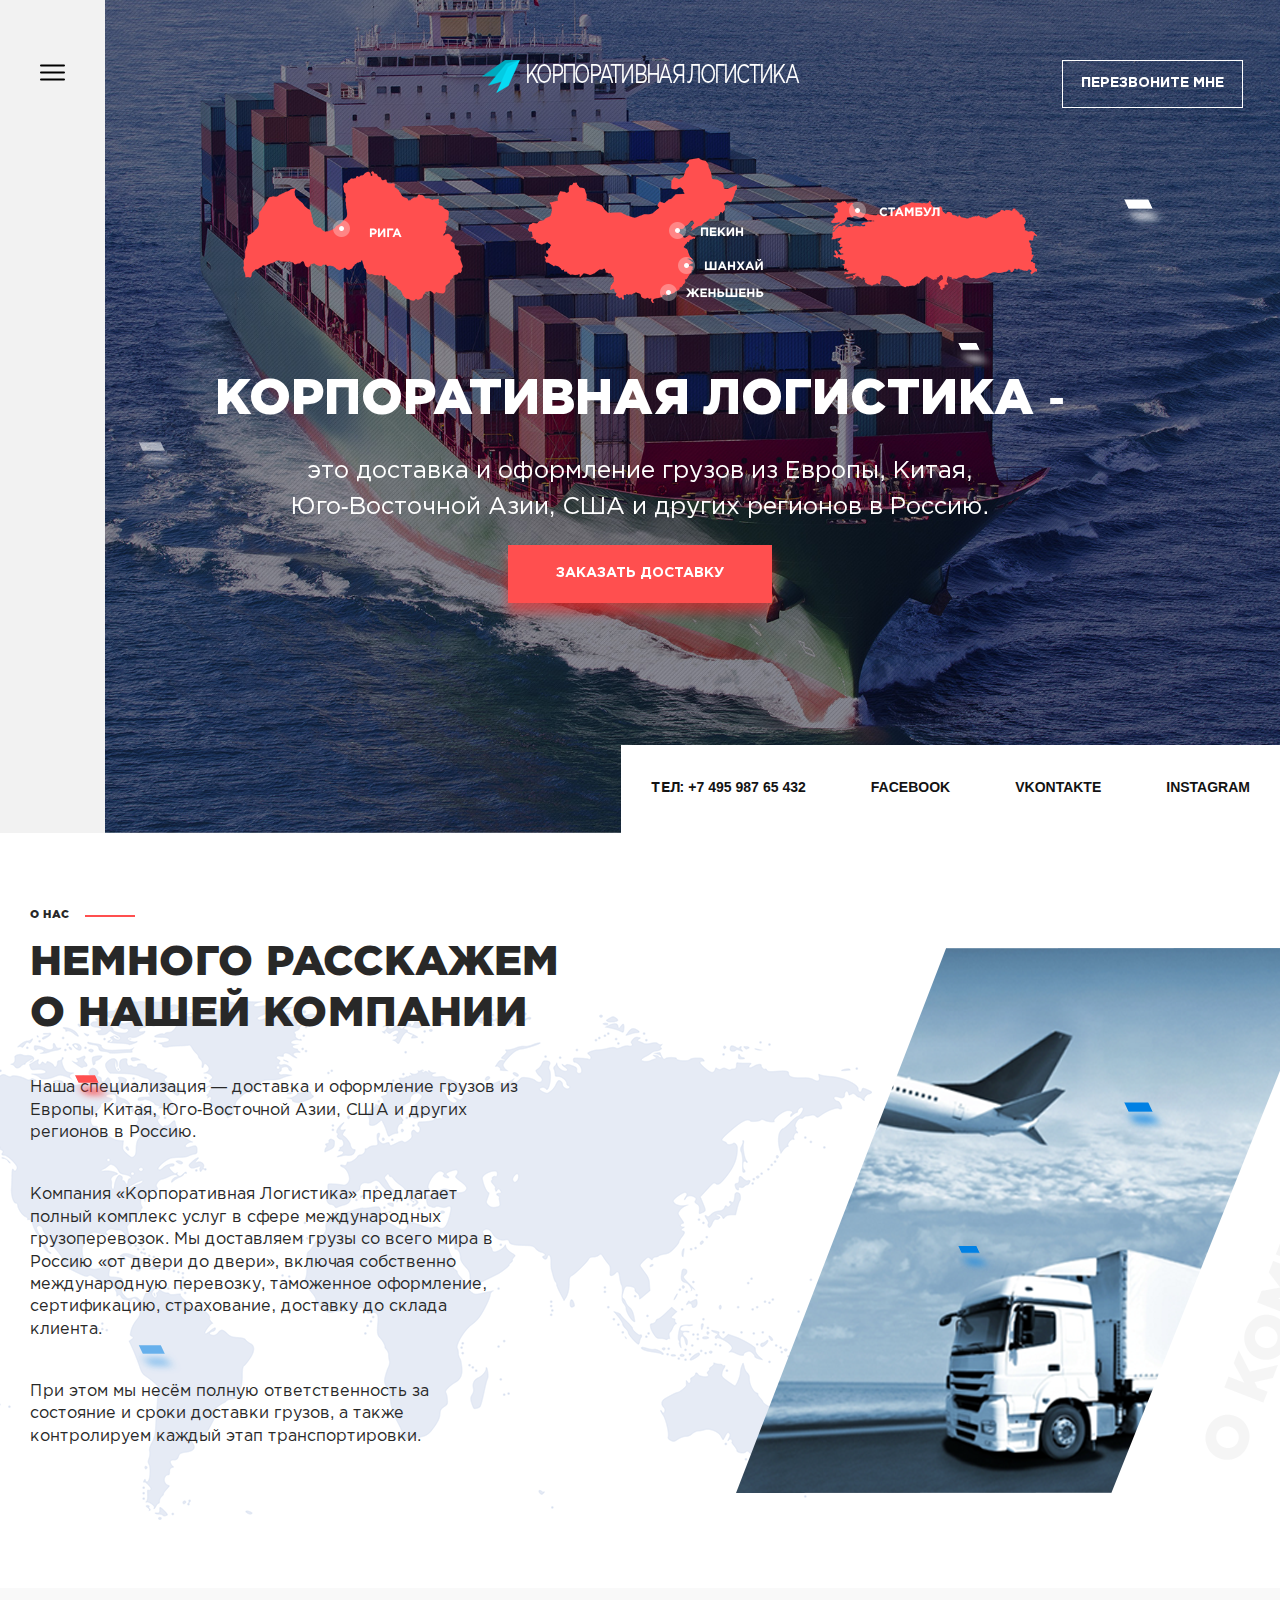
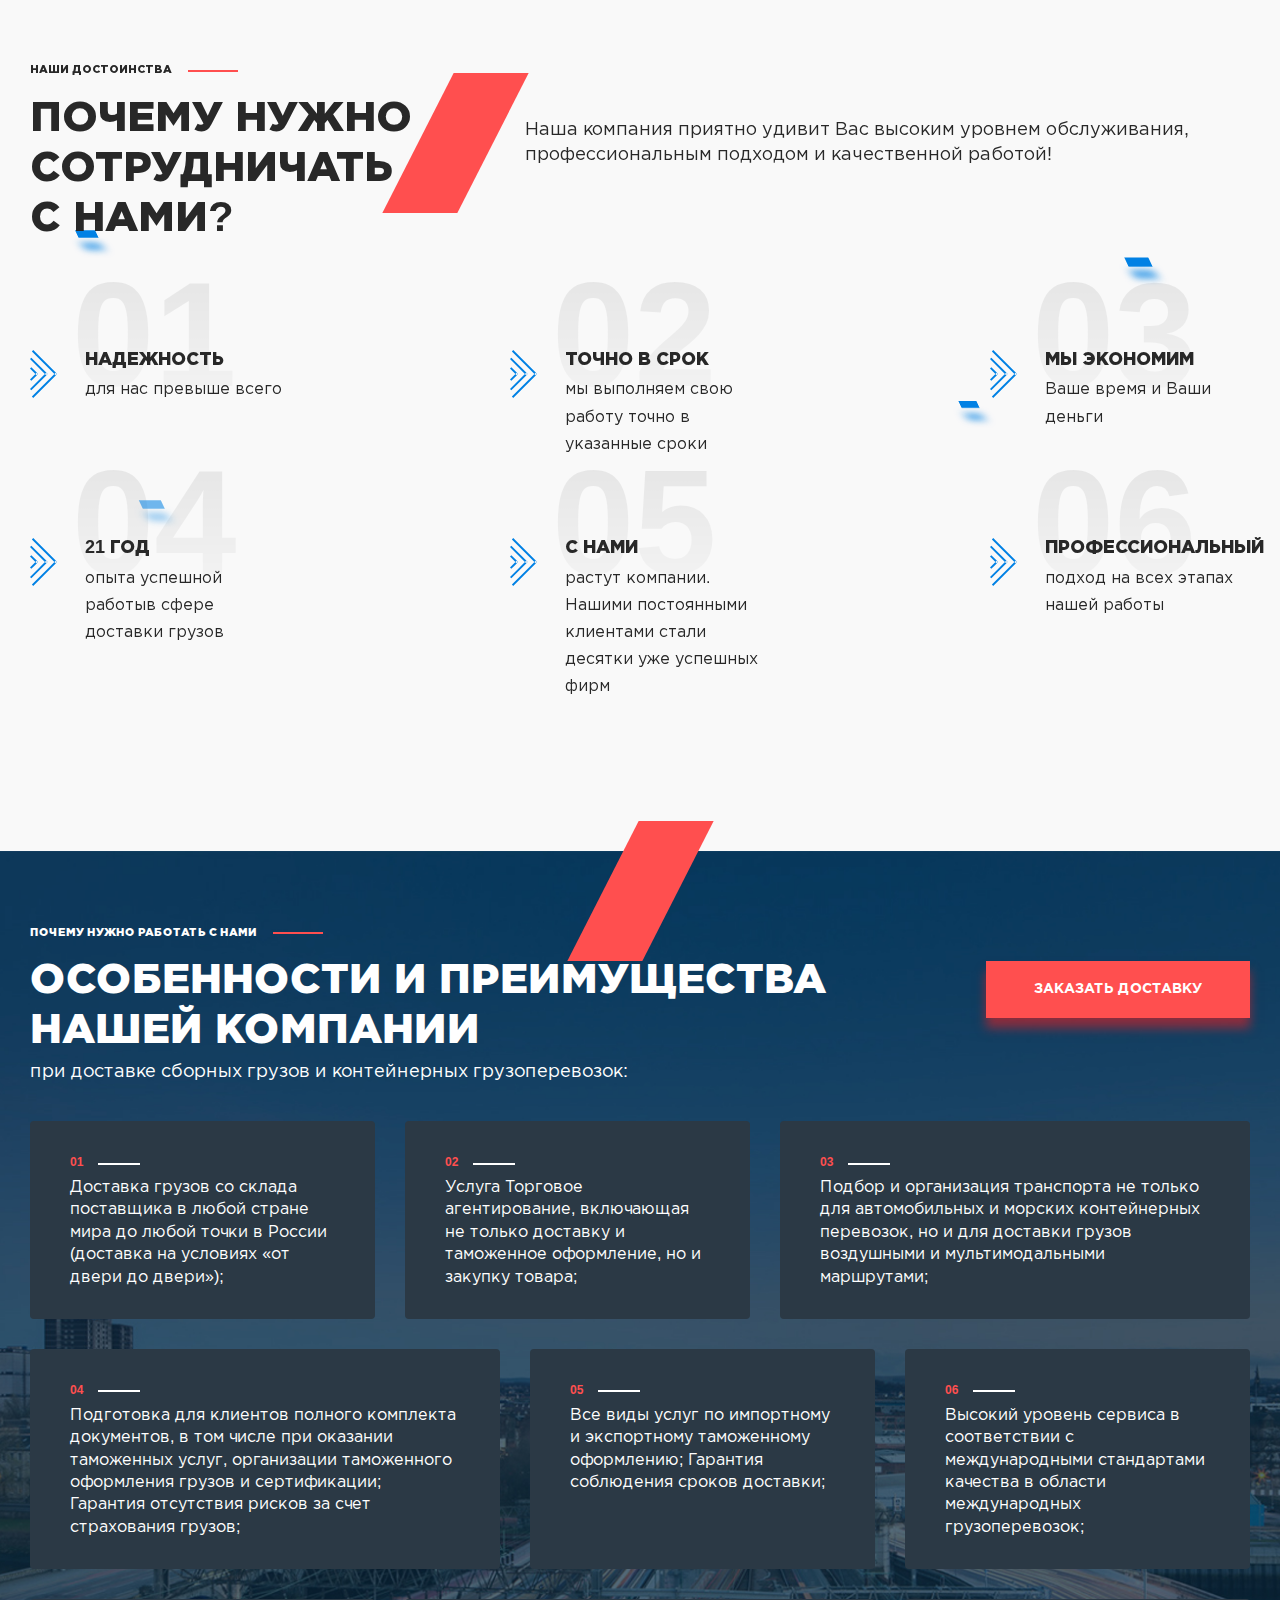
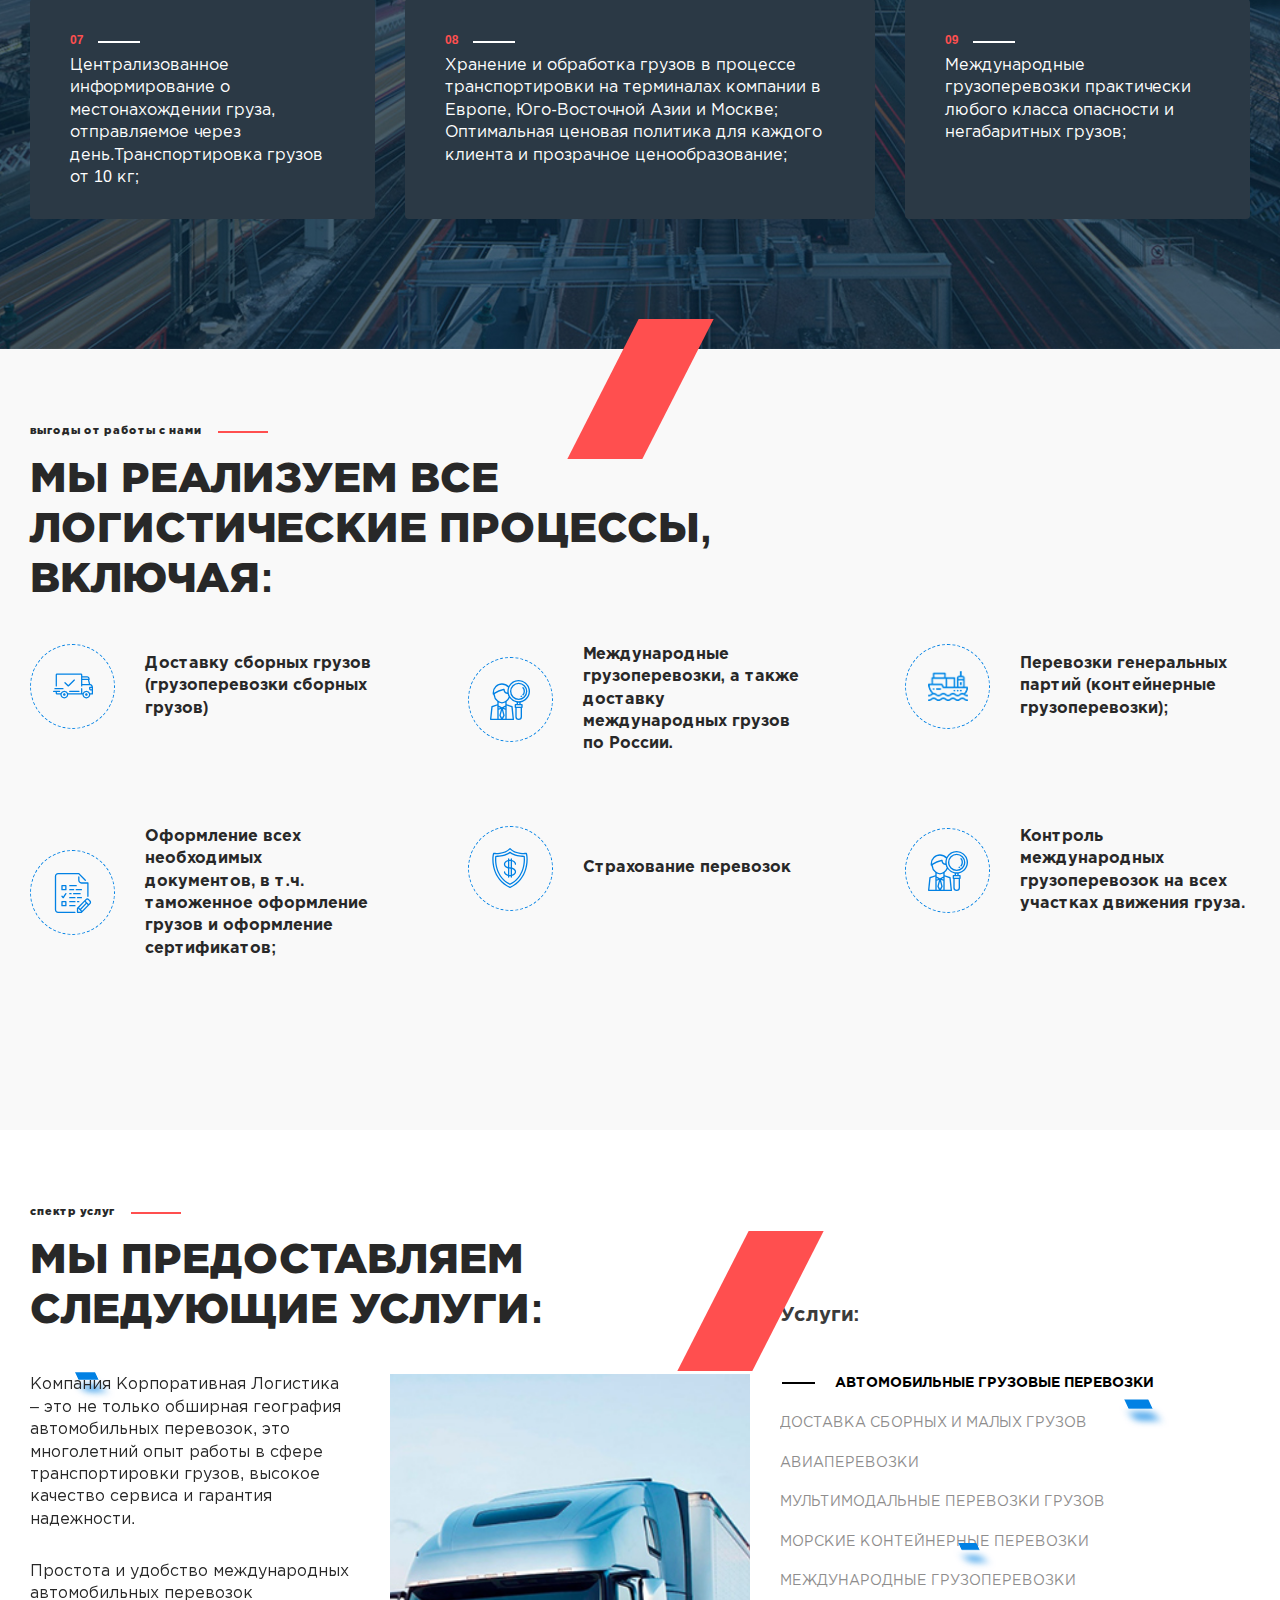
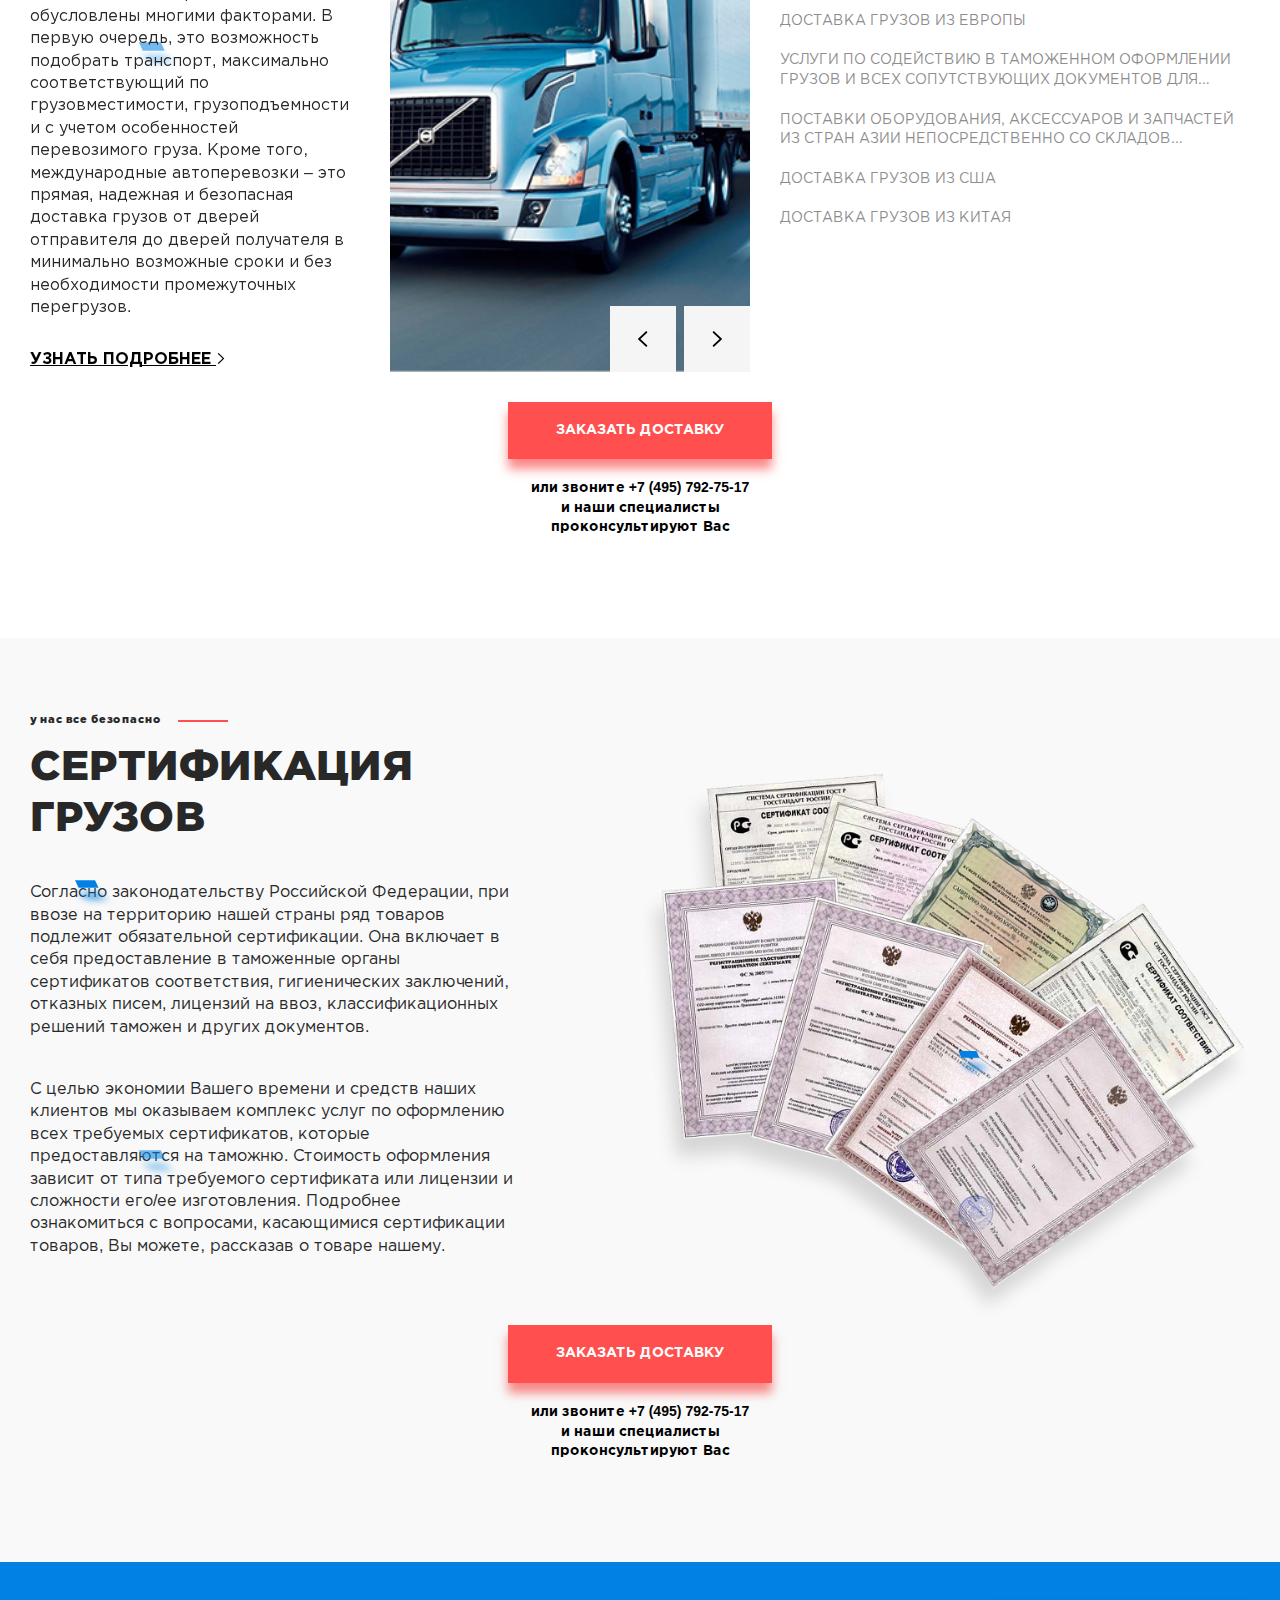
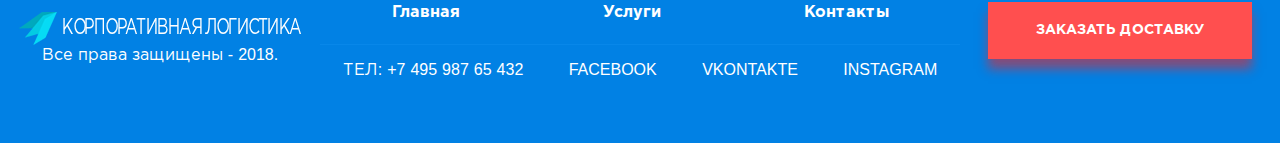
==== commit eef5f50f: "final commit" ====
--- a/docs/index.html
+++ b/docs/index.html
@@ -19,6 +19,11 @@
           <div class="particle"></div>
           <div class="particle"></div>
         </div>
+        <div class="main-header-slider">
+          <div class="main-header-slide" style="background-image: url('img/header-bg.jpg')"></div>
+          <div class="main-header-slide" style="background-image: url('img/header-bg.jpg')"></div>
+          <div class="main-header-slide" style="background-image: url('img/header-bg.jpg')"></div>
+        </div>
         <div class="container">
           <div class="header-block">
             <div class="menu-btn">
@@ -110,12 +115,13 @@
               <p class="sect-text"> Компания «Корпоративная Логистика» предлагает полный комплекс услуг в сфере международных грузоперевозок. Мы доставляем грузы со всего мира в Россию «от двери до двери», включая собственно международную перевозку, таможенное оформление,
                 сертификацию, страхование, доставку до склада клиента. </p>
               <p class="sect-text"> При этом мы несём полную ответственность за состояние и сроки доставки грузов, а также контролируем каждый этап транспортировки. </p>
-              <div class="sect-btn">
-                <div class="about-download">
-                  <a class="download-btn" href="#"> Скачать файл с реквизитами компании </a>
-                </div>
-              </div>
-            </div>
+              <!-- <div class="sect-btn">
+          <div class="about-download">
+            <a class="download-btn" href="#">
+              Скачать файл с реквизитами компании
+            </a>
+          </div>
+        </div> --></div>
           </div>
         </section>
         <section class="sect why">
@@ -752,81 +758,93 @@
             </div>
           </div>
         </section>
-        <section class="sect  feedbacks">
-          <div class="particle-container">
-            <div class="particle blue"></div>
-            <div class="particle blue"></div>
-          </div>
-          <div class="container-small">
-            <h2 class="sect-subtitle">узнайте что о нас говорят</h2>
-            <h3 class="sect-title">отзывы наших клиентов</h3>
-            <div class="slider">
-              <div class="slider-arrows">
-                <div class="slider-count">
-                  <span class="slider-count-current">01</span>
-                  <span class="slider-count-all">/00</span>
-                </div>
-                <div class="slider-prev">
-                  <svg class="icon icon-arrow">
-                    <use xlink:href="img/sprite.svg#icon-arrow"></use>
-                  </svg>
-                </div>
-                <div class="slider-next">
-                  <svg class="icon icon-arrow">
-                    <use xlink:href="img/sprite.svg#icon-arrow"></use>
-                  </svg>
-                </div>
-              </div>
-              <div class="slider-slides">
-                <div class="slider-slide">
+        <!-- <section class="sect  feedbacks">
+      <div class="particle-container">
+          <div class="particle blue"></div>
+          <div class="particle blue"></div>
+      </div>
+    <div class="container-small">
+      <h2 class="sect-subtitle">узнайте что о нас говорят</h2>
+      <h3 class="sect-title">отзывы наших клиентов</h3>
+      <div class="slider">
+        <div class="slider-arrows">
+          <div class="slider-count">
+              <span class="slider-count-current">01</span>
+              <span class="slider-count-all">/00</span>
+          </div>
+          <div class="slider-prev">
+<svg class="icon icon-arrow"><use xlink:href="img/sprite.svg#icon-arrow"></use></svg>
+</div>
+          <div class="slider-next">
+<svg class="icon icon-arrow"><use xlink:href="img/sprite.svg#icon-arrow"></use></svg>
+</div>
+        </div>
+        <div class="slider-slides">
+
+            <div class="slider-slide">
                   <div class="slide-content">
                     <div class="slide-user">
                       <img class="slide-img" src="img/avatar.jpg" alt="" width="68" height="68">
                       <span class="slide-username">Артем Витальевичь</span>
                       <span class="slide-usertitle">директор ооо “Газпром”</span>
                     </div>
-                    <p class="slide-text"> Согласно законодательству Российской Федерации, при ввозе на территорию нашей страны ряд товаров подлежит обязательной сертификации. Она включает в себя предоставление в таможенные органы сертификатов соответствия, гигиенических заключений,
-                      отказных писем, лицензий на ввоз, классификационных решений таможен и других документов. </p>
-                  </div>
-                </div>
-                <div class="slider-slide">
+                    <p class="slide-text">
+                      Согласно законодательству Российской Федерации, при ввозе на территорию
+                      нашей страны ряд товаров подлежит обязательной сертификации. Она включает
+                      в себя предоставление в таможенные органы сертификатов соответствия, гигиенических
+                      заключений, отказных писем, лицензий на ввоз, классификационных решений таможен и других документов.
+                    </p>
+                  </div>
+                </div><div class="slider-slide">
                   <div class="slide-content">
                     <div class="slide-user">
                       <img class="slide-img" src="img/avatar.jpg" alt="" width="68" height="68">
                       <span class="slide-username">Артем Витальевичь</span>
                       <span class="slide-usertitle">директор ооо “Газпром”</span>
                     </div>
-                    <p class="slide-text"> Согласно законодательству Российской Федерации, при ввозе на территорию нашей страны ряд товаров подлежит обязательной сертификации. Она включает в себя предоставление в таможенные органы сертификатов соответствия, гигиенических заключений,
-                      отказных писем, лицензий на ввоз, классификационных решений таможен и других документов. </p>
-                  </div>
-                </div>
-                <div class="slider-slide">
+                    <p class="slide-text">
+                      Согласно законодательству Российской Федерации, при ввозе на территорию
+                      нашей страны ряд товаров подлежит обязательной сертификации. Она включает
+                      в себя предоставление в таможенные органы сертификатов соответствия, гигиенических
+                      заключений, отказных писем, лицензий на ввоз, классификационных решений таможен и других документов.
+                    </p>
+                  </div>
+                </div><div class="slider-slide">
                   <div class="slide-content">
                     <div class="slide-user">
                       <img class="slide-img" src="img/avatar.jpg" alt="" width="68" height="68">
                       <span class="slide-username">Артем Витальевичь</span>
                       <span class="slide-usertitle">директор ооо “Газпром”</span>
                     </div>
-                    <p class="slide-text"> Согласно законодательству Российской Федерации, при ввозе на территорию нашей страны ряд товаров подлежит обязательной сертификации. Она включает в себя предоставление в таможенные органы сертификатов соответствия, гигиенических заключений,
-                      отказных писем, лицензий на ввоз, классификационных решений таможен и других документов. </p>
-                  </div>
-                </div>
-                <div class="slider-slide">
+                    <p class="slide-text">
+                      Согласно законодательству Российской Федерации, при ввозе на территорию
+                      нашей страны ряд товаров подлежит обязательной сертификации. Она включает
+                      в себя предоставление в таможенные органы сертификатов соответствия, гигиенических
+                      заключений, отказных писем, лицензий на ввоз, классификационных решений таможен и других документов.
+                    </p>
+                  </div>
+                </div><div class="slider-slide">
                   <div class="slide-content">
                     <div class="slide-user">
                       <img class="slide-img" src="img/avatar.jpg" alt="" width="68" height="68">
                       <span class="slide-username">Артем Витальевичь</span>
                       <span class="slide-usertitle">директор ооо “Газпром”</span>
                     </div>
-                    <p class="slide-text"> Согласно законодательству Российской Федерации, при ввозе на территорию нашей страны ряд товаров подлежит обязательной сертификации. Она включает в себя предоставление в таможенные органы сертификатов соответствия, гигиенических заключений,
-                      отказных писем, лицензий на ввоз, классификационных решений таможен и других документов. </p>
-                  </div>
-                </div>
-              </div>
-              <div class="slider-dots"> </div>
-            </div>
-          </div>
-        </section>
+                    <p class="slide-text">
+                      Согласно законодательству Российской Федерации, при ввозе на территорию
+                      нашей страны ряд товаров подлежит обязательной сертификации. Она включает
+                      в себя предоставление в таможенные органы сертификатов соответствия, гигиенических
+                      заключений, отказных писем, лицензий на ввоз, классификационных решений таможен и других документов.
+                    </p>
+                  </div>
+                </div>
+
+        </div>
+        <div class="slider-dots">
+        </div>
+      </div>
+    </div>
+  </section> -->
       </main>
       <footer class="main-footer">
         <div class="container">
--- a/docs/css/app.css
+++ b/docs/css/app.css
@@ -1,2 +1,2 @@
-@-webkit-keyframes particle-animation-1{to{-webkit-transform:translate3d(53vw,51vh,92px) skewX(25deg) rotateX(177deg) rotateZ(44deg);transform:translate3d(53vw,51vh,92px) skewX(25deg) rotateX(177deg) rotateZ(44deg)}}@keyframes particle-animation-1{to{-webkit-transform:translate3d(53vw,51vh,92px) skewX(25deg) rotateX(177deg) rotateZ(44deg);transform:translate3d(53vw,51vh,92px) skewX(25deg) rotateX(177deg) rotateZ(44deg)}}@-webkit-keyframes particle-animation-2{to{-webkit-transform:translate3d(50vw,11vh,44px) skewX(25deg) rotateX(120deg) rotateZ(38deg);transform:translate3d(50vw,11vh,44px) skewX(25deg) rotateX(120deg) rotateZ(38deg)}}@keyframes particle-animation-2{to{-webkit-transform:translate3d(50vw,11vh,44px) skewX(25deg) rotateX(120deg) rotateZ(38deg);transform:translate3d(50vw,11vh,44px) skewX(25deg) rotateX(120deg) rotateZ(38deg)}}@-webkit-keyframes particle-animation-3{to{-webkit-transform:translate3d(12vw,30vh,8px) skewX(25deg) rotateX(337deg) rotateZ(182deg);transform:translate3d(12vw,30vh,8px) skewX(25deg) rotateX(337deg) rotateZ(182deg)}}@keyframes particle-animation-3{to{-webkit-transform:translate3d(12vw,30vh,8px) skewX(25deg) rotateX(337deg) rotateZ(182deg);transform:translate3d(12vw,30vh,8px) skewX(25deg) rotateX(337deg) rotateZ(182deg)}}@-webkit-keyframes particle-animation-4{to{-webkit-transform:translate3d(86vw,14vh,80px) skewX(25deg) rotateX(100deg) rotateZ(122deg);transform:translate3d(86vw,14vh,80px) skewX(25deg) rotateX(100deg) rotateZ(122deg)}}@keyframes particle-animation-4{to{-webkit-transform:translate3d(86vw,14vh,80px) skewX(25deg) rotateX(100deg) rotateZ(122deg);transform:translate3d(86vw,14vh,80px) skewX(25deg) rotateX(100deg) rotateZ(122deg)}}@-webkit-keyframes particle-animation-5{to{-webkit-transform:translate3d(43vw,71vh,65px) skewX(25deg) rotateX(53deg) rotateZ(318deg);transform:translate3d(43vw,71vh,65px) skewX(25deg) rotateX(53deg) rotateZ(318deg)}}@keyframes particle-animation-5{to{-webkit-transform:translate3d(43vw,71vh,65px) skewX(25deg) rotateX(53deg) rotateZ(318deg);transform:translate3d(43vw,71vh,65px) skewX(25deg) rotateX(53deg) rotateZ(318deg)}}a,abbr,acronym,address,applet,article,aside,audio,b,big,blockquote,body,canvas,caption,center,cite,code,dd,del,details,dfn,div,dl,dt,em,embed,figcaption,figure,footer,form,h1,h2,h3,h4,h5,h6,header,hgroup,html,i,iframe,ins,kbd,label,legend,li,mark,menu,nav,object,ol,output,p,pre,q,ruby,s,samp,section,small,span,strike,strong,sub,summary,sup,table,tbody,td,tfoot,th,thead,time,tr,tt,u,ul,var,video{margin:0;padding:0;border:0;vertical-align:baseline}fieldset,img{margin:0;padding:0;vertical-align:baseline}html{-ms-text-size-adjust:100%;-webkit-text-size-adjust:100%;-webkit-box-sizing:border-box;box-sizing:border-box}a img,fieldset,img{border:0}input[type=email],input[type=tel],input[type=text],textarea{-webkit-appearance:none}button,input[type=submit]{cursor:pointer}button::-moz-focus-inner,input[type=submit]::-moz-focus-inner{padding:0;border:0}textarea{overflow:auto}button,input{margin:0;padding:0;border:0}.slick-list:focus,a,a:focus,button,div,h1,h2,h3,h4,h5,h6,input,select,span,textarea{outline:0}ol,ul{list-style-type:none}table{border-spacing:0;border-collapse:collapse;width:100%}*,:after,:before{-webkit-box-sizing:inherit;box-sizing:inherit}.icon-adv-car{width:1.6em;height:1em;fill:#0d87e5}.icon-adv-doc{width:.91em;height:1em;fill:#0181e4}.icon-adv-scope,.icon-adv-shild{width:1em;height:1em;fill:#0181e4}.icon-adv-shild{width:.89em}.icon-adv-ship{width:1.33em;height:1em;fill:initial}.icon-adv-world{width:1em;height:1em;fill:#0181e4}.icon-arrow{width:.6em;height:1em;fill:initial}.icon-mail,.icon-menu,.icon-phone{width:1.31em;height:1em;fill:initial}.icon-menu,.icon-phone{width:1.56em}.icon-phone{width:.94em}.icon-point{width:.79em;height:1em;fill:#0a0a0a}.slick-slider{-webkit-box-sizing:border-box;box-sizing:border-box;-moz-box-sizing:border-box;-webkit-touch-callout:none;-webkit-user-select:none;-moz-user-select:none;-ms-user-select:none;user-select:none;-ms-touch-action:pan-y;touch-action:pan-y;-webkit-tap-highlight-color:transparent}.slick-list,.slick-slider,.slick-track{position:relative;display:block}.slick-list{overflow:hidden;margin:0;padding:0}.slick-list.dragging{cursor:pointer;cursor:hand}.slick-slider .slick-list,.slick-slider .slick-track{-webkit-transform:translate3d(0,0,0);-ms-transform:translate3d(0,0,0);transform:translate3d(0,0,0)}.slick-track{left:0;top:0}.slick-track:after,.slick-track:before{content:"";display:table}.slick-track:after{clear:both}.slick-loading .slick-track{visibility:hidden}.slick-slide{float:left;height:100%;min-height:1px;display:none}[dir=rtl] .slick-slide{float:right}.slick-initialized .slick-slide,.slick-slide img{display:block}.mfp-align-top .mfp-container:before,.slick-slide.slick-loading img{display:none}.slick-slide.dragging img{pointer-events:none}.slick-loading .slick-slide{visibility:hidden}.slick-vertical .slick-slide{display:block;height:auto;border:1px solid transparent}.mfp-bg{z-index:1042;overflow:hidden;position:fixed;background:#0b0b0b}.mfp-bg,.mfp-container,.mfp-wrap{width:100%;height:100%;left:0;top:0}.mfp-wrap{z-index:1043;outline:0!important;-webkit-backface-visibility:hidden;position:fixed}.mfp-container{text-align:center;position:absolute;padding:0 8px;-webkit-box-sizing:border-box;box-sizing:border-box}.mfp-container:before,.mfp-content{display:inline-block;vertical-align:middle}.mfp-container:before{content:'';height:100%}.mfp-content{position:relative;margin:0 auto;text-align:left;z-index:1045}.mfp-ajax-holder .mfp-content,.mfp-inline-holder .mfp-content{width:100%;cursor:auto}.mfp-ajax-cur{cursor:progress}.mfp-zoom-out-cur,.mfp-zoom-out-cur .mfp-image-holder .mfp-close{cursor:-webkit-zoom-out;cursor:zoom-out}.mfp-zoom{cursor:pointer;cursor:-webkit-zoom-in;cursor:zoom-in}.mfp-auto-cursor .mfp-content{cursor:auto}.mfp-arrow,.mfp-close,.mfp-counter,.mfp-preloader{-webkit-user-select:none;-moz-user-select:none;-ms-user-select:none;user-select:none}.mfp-loading.mfp-figure,.mfp-s-error .mfp-content,.mfp-s-ready .mfp-preloader{display:none}.mfp-hide{display:none!important}.mfp-close,.mfp-preloader{position:absolute;text-align:center}.mfp-preloader{margin-top:-.8em;left:8px;z-index:1044;color:#ccc;top:50%;width:auto;right:8px}.mfp-preloader a{color:#ccc}.mfp-preloader a:hover{color:#fff}button.mfp-arrow,button.mfp-close{overflow:visible;cursor:pointer;background:0 0;border:0;-webkit-appearance:none;display:block;outline:0;padding:0;z-index:1046;-webkit-box-shadow:none;box-shadow:none;-ms-touch-action:manipulation;touch-action:manipulation}.mfp-close{width:44px;height:44px;line-height:44px;right:0;top:0;text-decoration:none;opacity:.65;padding:0 0 18px 10px;color:#fff;font-style:normal;font-size:28px;font-family:Arial,Baskerville,monospace}.mfp-close:focus,.mfp-close:hover{opacity:1}.mfp-close:active{top:1px}.mfp-close-btn-in .mfp-close{color:#333}.mfp-iframe-holder .mfp-close,.mfp-image-holder .mfp-close{color:#fff;right:-6px;text-align:right;padding-right:6px;width:100%}.mfp-counter{position:absolute;top:0;right:0;color:#ccc;font-size:12px;line-height:18px;white-space:nowrap}.mfp-arrow{position:absolute;opacity:.65;top:50%;margin:-55px 0 0;padding:0;width:90px;height:110px;-webkit-tap-highlight-color:transparent}.mfp-arrow:active{margin-top:-54px}.mfp-arrow:focus,.mfp-arrow:hover{opacity:1}.mfp-arrow:after,.mfp-arrow:before{content:'';display:block;width:0;height:0;position:absolute;left:0;top:0;margin-top:35px;margin-left:35px;border:medium inset transparent}.mfp-arrow:after{border-top-width:13px;border-bottom-width:13px;top:8px}.mfp-arrow:before{border-top-width:21px;border-bottom-width:21px;opacity:.7}.mfp-arrow-left{left:0}.mfp-arrow-left:after{border-right:17px solid #fff;margin-left:31px}.mfp-arrow-left:before{margin-left:25px;border-right:27px solid #3f3f3f}.mfp-arrow-right{right:0}.mfp-arrow-right:after{border-left:17px solid #fff;margin-left:39px}.mfp-arrow-right:before{border-left:27px solid #3f3f3f}.mfp-iframe-holder{padding-top:40px;padding-bottom:40px}.mfp-iframe-holder .mfp-content{line-height:0;width:100%;max-width:900px}.mfp-iframe-holder .mfp-close{top:-40px}.mfp-iframe-scaler{width:100%;height:0;overflow:hidden;padding-top:56.25%}.mfp-iframe-scaler iframe{position:absolute;display:block;top:0;left:0;width:100%;height:100%;-webkit-box-shadow:0 0 8px rgba(0,0,0,.6);box-shadow:0 0 8px rgba(0,0,0,.6);background:#000}.mfp-figure:after,img.mfp-img{display:block;width:auto;height:auto}img.mfp-img{-webkit-box-sizing:border-box;box-sizing:border-box;padding:40px 0;margin:0 auto}.mfp-figure,img.mfp-img{line-height:0}.mfp-figure:after{content:'';position:absolute;left:0;top:40px;bottom:40px;right:0;z-index:-1;-webkit-box-shadow:0 0 8px rgba(0,0,0,.6);box-shadow:0 0 8px rgba(0,0,0,.6);background:#444}.mfp-figure small{color:#bdbdbd;display:block;font-size:12px;line-height:14px}.mfp-figure figure{margin:0}.mfp-bottom-bar{margin-top:-36px;position:absolute;top:100%;left:0;width:100%;cursor:auto}.mfp-title{text-align:left;line-height:18px;color:#f3f3f3;word-wrap:break-word;padding-right:36px}.mfp-image-holder .mfp-content,img.mfp-img{max-width:100%}.mfp-gallery .mfp-image-holder .mfp-figure{cursor:pointer}.btn{display:inline-block;color:#000;background-color:transparent;font-family:'Gotham Pro',sans-serif;text-decoration:none;font-size:12px;line-height:1.4;font-weight:700;text-transform:uppercase;padding:7px 12px;text-align:center;white-space:nowrap;vertical-align:middle;-webkit-user-select:none;-moz-user-select:none;-ms-user-select:none;-ms-user-select-user-select:none;-webkit-transition:all .3s;-o-transition:all .3s;transition:all .3s}.btn:hover{background-color:#fff;color:#000}.btn:active{background-color:#bbb;border-color:#bbb;color:#000}.btn-primary,.form-input{-webkit-transition:.3s all;-o-transition:.3s all;transition:.3s all}.btn-primary{-webkit-box-shadow:0 10px 10px 0 rgba(250,30,30,.53);box-shadow:0 10px 10px 0 rgba(250,30,30,.53);color:#fff;background-color:#ff4f4f;padding:15px 33px}.btn-primary:active,.btn-primary:hover{background-color:#ef2f2f;color:#fff}.btn-primary:active{-webkit-box-shadow:none;box-shadow:none}.slick-arrow:hover{background-color:#ff4f4f}.slick-arrow:active .icon-arrow,.slick-arrow:hover .icon-arrow{fill:#fff}.slick-arrow:active{background-color:#ef2f2f}.slick-arrow.slick-disabled:hover{background-color:#f9f9f9}.slick-arrow.slick-disabled:hover .icon-arrow{fill:#e9e9e9}.btn-next:hover{background-color:transparent}.form-input{display:block;font-family:'Gotham Pro',sans-serif;width:100%;padding:15px 20px;font-size:13px;line-height:1.5;color:#495057;background-color:#f2f2f2;background-clip:padding-box;border:1px solid #dcdcdc;border-radius:4px}.form-input::-webkit-input-placeholder{font-size:13px;color:#a1a1a1}.form-input:-ms-input-placeholder,.form-input::-ms-input-placeholder{font-size:13px;color:#a1a1a1}.form-input::placeholder{font-size:13px;color:#a1a1a1}.form-input:focus{border-color:#111}@font-face{font-family:'Gotham Pro';src:url(../fonts/GothamPro-Black.woff2) format("woff2"),url(../fonts/GothamPro-Black.woff) format("woff");font-weight:900;font-style:normal}@font-face{font-family:'Gotham Pro';src:url(../fonts/GothamPro-Bold.woff2) format("woff2"),url(../fonts/GothamPro-Bold.woff) format("woff");font-weight:700;font-style:normal}@font-face{font-family:'Gotham Pro';src:url(../fonts/GothamPro.woff2) format("woff2"),url(../fonts/GothamPro.woff) format("woff");font-weight:400;font-style:normal}body{font-family:'Gotham Pro',sans-serif;font-size:13px;line-height:1.7;color:#282828;background-color:#f9f9f9}.container,.container-small{padding:0 10px;margin:0 auto;max-width:1710px}.container-small{max-width:1480px}.container-extra-small,.container-medium{max-width:900px;margin:0 auto;padding:0 10px}.container-medium{max-width:1045px}img{max-width:100%;height:auto;display:inline-block}a{-webkit-transition:.3s;-o-transition:.3s;transition:.3s;text-decoration:none;color:#000}a:hover{color:#ff4f4f}a:active{color:#ef2f2f}textarea{resize:none}.white-popup{position:relative;background:#f2f2f2;padding:30px 20px;width:auto;max-width:430px;margin:20px auto;border-radius:4px}.modal-content{text-align:center}.modal-content .btn{width:100%}.modal-help,.modal-title{color:#000;margin-bottom:15px}.modal-title{font-weight:900;text-transform:uppercase;position:relative;padding-bottom:22px;font-size:16px}.modal-title:before,.sect-subtitle:before{position:absolute;content:'';height:2px;background-color:#ff4f4f;bottom:0;margin:auto}.modal-title:before{left:0;right:0;width:15%}.modal-help{font-size:13px;display:inline-block}.form-item{margin-bottom:20px}.mfp-bg{background-color:#000;opacity:.68}.mfp-fade.mfp-bg{opacity:0;-webkit-transition:all .15s ease-out;-o-transition:all .15s ease-out;transition:all .15s ease-out}.mfp-fade.mfp-bg.mfp-ready{opacity:.8}.mfp-fade.mfp-bg.mfp-removing{opacity:0}.mfp-fade.mfp-wrap .mfp-content{opacity:0;-webkit-transition:all .15s ease-out;-o-transition:all .15s ease-out;transition:all .15s ease-out}.mfp-fade.mfp-wrap.mfp-ready .mfp-content{opacity:1}.mfp-fade.mfp-wrap.mfp-removing .mfp-content{opacity:0}.sect{padding:30px 0}.sect-title{text-align:center;font-weight:900;margin-bottom:20px;font-size:18px;text-transform:uppercase;padding:0 30px;line-height:1.2}.sect-subtitle{display:none;font-weight:900;font-size:11px;position:relative;margin-bottom:15px}.sect-subtitle:before{width:50px;left:calc(100% + 16px);top:0}.sect-text{margin-bottom:30px;line-height:1.7}.sect-btn{text-align:center}.about{padding-top:40px;position:relative;z-index:1;background-color:#fff}.about:before,.download-btn:before{position:absolute;content:'';left:0;right:0;top:0;margin:auto;background-repeat:no-repeat}.about:before{bottom:0;opacity:.26;z-index:-1;background-image:url(../img/about-bg-m.png);background-position:center 120px;background-size:contain}.download-btn{display:inline-block;text-transform:uppercase;font-size:11px;font-weight:700;text-decoration:underline;line-height:1;padding-top:50px;color:#ff4f4f}.download-btn:before{width:33px;height:38px;background-image:url(../img/download.png);background-position:center center;background-size:cover}.download-btn,.features .container-small,.slick-dots li,.why .container-small{position:relative}.why-block{margin:0 -15px}.why-col{padding:0 15px}.w-100{display:none}.why-item{margin-bottom:10px;background-image:url(../img/square.svg);background-repeat:no-repeat;background-position:left 30px;position:relative;padding-left:42px}.why-item-title{text-transform:uppercase;font-size:13px;font-weight:900;padding-top:30px;display:inline-block;line-height:1.2}.why-item-subtitle{position:absolute;font-size:65px;line-height:1;font-weight:900;left:42px;top:0;z-index:-10;color:rgba(40,40,40,.09);background:-webkit-gradient(linear,left top,left bottom,from(#282828),to(#d6d6d6));background:-webkit-linear-gradient(#282828,#d6d6d6);background:-o-linear-gradient(#282828,#d6d6d6);background:linear-gradient(#282828,#d6d6d6);-webkit-background-clip:text;-webkit-text-fill-color:transparent;opacity:.09}.why-item-text{font-size:12px;line-height:1.7}.why-text{text-align:center;margin-bottom:0}.features-item-title:after,.why-text:before{position:absolute;top:0;bottom:0;margin:auto;content:''}.why-text:before{z-index:-1;left:-107px;-webkit-transform:skewX(-27deg);-ms-transform:skewX(-27deg);transform:skewX(-27deg);width:75px;height:140px;background-color:#ff4f4f}.features{background-image:url(../img/features-bg-m.jpg);background-repeat:no-repeat;background-position:top center;background-size:cover;color:#fff;position:relative}.features-title-help{display:none;font-size:18px;font-weight:400;text-transform:lowercase;margin-top:5px}.features-block{margin:0 -15px}.features-col{padding:0 15px;margin-bottom:10px}.features-item-title{font-size:12px;color:#ff4f4f;font-weight:900;position:relative;margin-bottom:5px;display:inline-block}.features-item-title:after{left:calc(100% + 15px);background-color:#fff;width:42px;height:2px}.advantages-block{margin:0 -15px}.advantages-col{max-width:465px;padding-right:15px;padding-left:15px}.advantages-item{padding:0 30px;text-align:center;margin-bottom:30px}.advantages-item-text{font-weight:700}.advantages-item-icon{border-radius:50%;border:1px dashed #0181e4;width:65px;height:65px;margin:auto auto 10px;display:-webkit-box;display:-ms-flexbox;display:flex;-webkit-box-pack:center;-ms-flex-pack:center;justify-content:center;-webkit-box-align:center;-ms-flex-align:center;align-items:center}.advantages-item-icon .icon{width:40px;height:40px;fill:#0181e4}.services{background-color:#fff}.services-block{margin:0 -15px 20px}.services-col{padding:0 15px}.services-slider-slides{display:none;margin:0 -15px}.services-slider-slides .slick-slide{margin:0 15px}.services-slide-content,.services-slider-arrows{display:-webkit-box;display:-ms-flexbox;display:flex}.services-slide-content{-ms-flex-wrap:wrap;flex-wrap:wrap;position:relative}.services-slider-arrows{position:absolute;right:-4px;bottom:0}.services-slider-arrows .services-slider-next{-webkit-transform:rotate(180deg);-ms-transform:rotate(180deg);transform:rotate(180deg)}.services-slide-img,.services-slide-text{-webkit-box-flex:0;-ms-flex:0 0 50%;flex:0 0 50%;max-width:50%}.page-services-link img,.services-slide-img img{width:100%;height:100%;-o-object-fit:cover;object-fit:cover}.services-slide-text{padding-right:40px}.services-slide-text .sect-text{margin-bottom:30px}.services-slide-link,.services-slide-link .icon-arrow{-webkit-transition:.3s all;-o-transition:.3s all;transition:.3s all}.services-slide-link{text-transform:uppercase;color:#000;font-weight:700;text-decoration:underline}.services-slide-link .icon-arrow{-webkit-transform:rotate(180deg);-ms-transform:rotate(180deg);transform:rotate(180deg);width:10px;height:11px}.services-slide-link:hover{color:#ff4f4f}.services-slide-link:active .icon-arrow,.services-slide-link:hover .icon-arrow{fill:#ff4f4f}.services-slide-link:active{color:#ef2f2f}.services-list{max-width:600px;margin:0 auto}.services-list-title{display:none}.services-list-item{border-style:solid;border-width:2px;border-color:#e9e9e9;background-color:#fff;margin-bottom:10px;text-align:center;min-height:56px;display:-webkit-box;display:-ms-flexbox;display:flex;-webkit-box-align:stretch;-ms-flex-align:stretch;align-items:stretch;background-image:url(../img/pointer.svg);background-repeat:no-repeat;background-position:97% 50%}.services-list-link,.services-list-text{display:-webkit-box;-webkit-box-flex:1;-ms-flex:1;flex:1}.services-list-link{color:#0e0f0f;text-decoration:none;display:-ms-flexbox;display:flex;-webkit-box-align:center;-ms-flex-align:center;align-items:center;font-weight:700}.services-list-text{-webkit-line-clamp:2;-webkit-box-orient:vertical;overflow:hidden;text-transform:uppercase;padding:0 35px}.certification-text{font-size:14px;font-weight:700;max-width:260px;margin:20px auto auto;color:#000}.certification-img{max-width:695px;margin:auto}.feedbacks{background-color:#fff;overflow:hidden;background-image:url(../img/feedbacks-bg-m.png);background-repeat:no-repeat;background-position:left 0}.feedbacks .slider{display:-webkit-box;display:-ms-flexbox;display:flex;-ms-flex-wrap:wrap;flex-wrap:wrap;-webkit-box-orient:vertical;-webkit-box-direction:normal;-ms-flex-direction:column;flex-direction:column;max-width:1185px;-webkit-box-align:center;-ms-flex-align:center;align-items:center}.feedbacks .slider-count{display:none}.feedbacks .slider-count-current{font-size:32px;color:#000;font-weight:700}.feedbacks .slider-count-all{color:#c4c4c4;font-size:16px;font-weight:700}.feedbacks .slick-slide{opacity:0;-webkit-transition:opacity .5s;-o-transition:opacity .5s;transition:opacity .5s}.feedbacks .slick-slide.slick-current,.feedbacks .slick-slide.slick-current~.slick-slide{opacity:1}.feedbacks .slider-slides{-webkit-box-ordinal-group:0;-ms-flex-order:-1;order:-1;margin:-15px -15px 20px;min-width:0;width:100%}.feedbacks .slick-slide{margin:15px}.feedbacks .slick-list{overflow:visible}.slick-arrow,.slider-arrows{display:-webkit-box;display:-ms-flexbox;display:flex;-webkit-box-pack:center;-ms-flex-pack:center;justify-content:center}.slider-arrows{margin-bottom:15px;text-align:center}.slick-arrow{-webkit-box-align:center;-ms-flex-align:center;align-items:center;background-color:#f6f5f5;width:44px;height:44px;margin:0 4px;cursor:pointer}.slick-arrow.slider-next{-webkit-transform:rotate(-180deg);-ms-transform:rotate(-180deg);transform:rotate(-180deg)}.slide-content{margin:auto;padding:30px 15px;border-radius:4px;-webkit-box-shadow:.342px .94px 13px 0 rgba(0,0,0,.14);box-shadow:.342px .94px 13px 0 rgba(0,0,0,.14);text-align:center;background-color:#fff}.slide-user{margin-bottom:10px;text-align:center}.slide-img{border-radius:50%;border:2px solid #ebebeb;background-color:#ebebeb;margin:auto auto 10px;width:68px;height:68px;-o-object-fit:cover;object-fit:cover}.slide-username{text-transform:uppercase;font-weight:700;display:block}.slide-usertitle{color:#0181e4;display:block}.slide-text{line-height:1.7}.slick-dots{list-style:none;display:block;text-align:center;padding:0;width:100%}.slick-dots li{display:inline-block;vertical-align:middle;cursor:pointer}.slick-dots li button{display:block;padding:5px;background:0 0;outline:0;line-height:0;font-size:0;cursor:pointer}.slick-dots li button:before{content:"";display:block;height:10px;width:10px;-webkit-box-sizing:border-box;box-sizing:border-box;border-width:1px;border-style:solid;border-color:#0181e4;border-radius:50%;background:0 0}.slick-dots li.slick-active button:before{background-color:#0181e4;width:8px;height:8px}.particle{position:absolute;background:#fff;-webkit-box-shadow:0 16px 9px 0 rgba(255,255,255,.66);box-shadow:0 16px 9px 0 rgba(255,255,255,.66)}.particle.red{background:#ff4f4f;-webkit-box-shadow:0 16px 9px 0 rgba(253,43,43,.66);box-shadow:0 16px 9px 0 rgba(253,43,43,.66)}.particle.blue{background:#0181e4;-webkit-box-shadow:0 16px 9px 0 rgba(1,129,228,.66);box-shadow:0 16px 9px 0 rgba(1,129,228,.66)}.particle:nth-child(1){-webkit-animation:particle-animation-1 45s infinite;animation:particle-animation-1 45s infinite;-webkit-animation-direction:alternate;animation-direction:alternate;opacity:.91;height:9px;width:18px;-webkit-animation-delay:-.2s;animation-delay:-.2s;-webkit-transform:translate3d(59vw,2vh,2px) skewX(25deg) rotateX(40deg);transform:translate3d(59vw,2vh,2px) skewX(25deg) rotateX(40deg)}.feedbacks .particle:nth-child(1){-webkit-animation-delay:100s;animation-delay:100s}.certification .particle:nth-child(1){-webkit-animation-delay:-20s;animation-delay:-20s;-webkit-animation-duration:30s;animation-duration:30s}.about .particle:nth-child(1),.particle:nth-child(2){-webkit-animation-delay:-20s;animation-delay:-20s;-webkit-animation-direction:alternate;animation-direction:alternate}.particle:nth-child(2){-webkit-animation:particle-animation-2 45s infinite;animation:particle-animation-2 45s infinite;opacity:1.31;height:9px;width:18px;-webkit-animation-delay:-.4s;animation-delay:-.4s;-webkit-transform:translate3d(27vw,55vh,16px) skewX(25deg) rotateX(40deg);transform:translate3d(27vw,55vh,16px) skewX(25deg) rotateX(40deg)}.feedbacks .particle:nth-child(2){-webkit-animation-delay:200s;animation-delay:200s}.certification .particle:nth-child(2){-webkit-animation-delay:-40s;animation-delay:-40s;-webkit-animation-duration:30s;animation-duration:30s}.about .particle:nth-child(2),.particle:nth-child(3){-webkit-animation-delay:-40s;animation-delay:-40s;-webkit-animation-direction:alternate;animation-direction:alternate}.particle:nth-child(3){-webkit-animation:particle-animation-3 45s infinite;animation:particle-animation-3 45s infinite;opacity:1;height:8px;width:16px;-webkit-animation-delay:-.6s;animation-delay:-.6s;-webkit-transform:translate3d(19vw,27vh,70px) skewX(25deg) rotateX(40deg);transform:translate3d(19vw,27vh,70px) skewX(25deg) rotateX(40deg)}.feedbacks .particle:nth-child(3){-webkit-animation-delay:300s;animation-delay:300s}.certification .particle:nth-child(3){-webkit-animation-delay:-60s;animation-delay:-60s;-webkit-animation-duration:30s;animation-duration:30s}.about .particle:nth-child(3),.particle:nth-child(4){-webkit-animation-delay:-60s;animation-delay:-60s;-webkit-animation-direction:alternate;animation-direction:alternate}.particle:nth-child(4){-webkit-animation:particle-animation-4 45s infinite;animation:particle-animation-4 45s infinite;opacity:.8;height:11px;width:22px;-webkit-animation-delay:-.8s;animation-delay:-.8s;-webkit-transform:translate3d(54vw,17vh,76px) skewX(25deg) rotateX(40deg);transform:translate3d(54vw,17vh,76px) skewX(25deg) rotateX(40deg)}.feedbacks .particle:nth-child(4){-webkit-animation-delay:400s;animation-delay:400s}.certification .particle:nth-child(4){-webkit-animation-delay:-80s;animation-delay:-80s;-webkit-animation-duration:30s;animation-duration:30s}.about .particle:nth-child(4),.particle:nth-child(5){-webkit-animation-delay:-80s;animation-delay:-80s;-webkit-animation-direction:alternate;animation-direction:alternate}.particle:nth-child(5){-webkit-animation:particle-animation-5 45s infinite;animation:particle-animation-5 45s infinite;opacity:.72;height:11px;width:22px;-webkit-animation-delay:-1s;animation-delay:-1s;-webkit-transform:translate3d(74vw,19vh,30px) skewX(25deg) rotateX(40deg);transform:translate3d(74vw,19vh,30px) skewX(25deg) rotateX(40deg)}.feedbacks .particle:nth-child(5){-webkit-animation-delay:500s;animation-delay:500s}.certification .particle:nth-child(5){-webkit-animation-delay:-100s;animation-delay:-100s;-webkit-animation-duration:30s;animation-duration:30s}.about .particle:nth-child(5){-webkit-animation-delay:-100s;animation-delay:-100s;-webkit-animation-direction:alternate;animation-direction:alternate}.main-header{background-image:url(../img/header-bg-m.jpg);background-color:#3b496d;background-repeat:no-repeat;background-position:0 57px;background-size:cover;text-align:center;color:#fff;position:relative}.header-block{min-height:480px;display:-webkit-box;display:-ms-flexbox;display:flex;-webkit-box-orient:vertical;-webkit-box-direction:normal;-ms-flex-direction:column;flex-direction:column}.header-btn{-webkit-box-ordinal-group:0;-ms-flex-order:-1;order:-1;z-index:100;padding:13px 0 10px;-ms-flex-item-align:center;align-self:center;margin-left:25px}.call-btn{border:1px solid #000}.menu-btn{position:absolute;top:0;left:0;right:0;margin:auto;background-color:#fff;min-height:57px;z-index:100}.menu-btn .icon-menu{position:absolute;width:25px;height:25px;left:0;top:0;bottom:0;margin:auto auto auto 10px;-webkit-box-sizing:border-box;box-sizing:border-box;cursor:pointer}.main-logo{padding-top:37px;margin-bottom:65px}.logo-img,.logo-text{display:inline-block;vertical-align:middle}.logo-text{font-size:12px;font-weight:400;letter-spacing:-.09em;-webkit-transform:scaleY(1.4);-ms-transform:scaleY(1.4);transform:scaleY(1.4);text-transform:uppercase}.logo-img{width:25px;height:22px}.header-map{display:none;margin-bottom:60px}.main-title{font-size:28px;text-transform:uppercase;margin-bottom:23px;font-weight:900;line-height:1.2}.hero{padding-bottom:40px}.hero-text{font-size:14px;padding:0 15px;line-height:1.5;max-width:740px;margin:auto auto 35px}.header-social{display:none;background-color:#fff;position:absolute;bottom:0;right:0;color:#131313;font-weight:700;text-transform:uppercase}.header-next,.header-next .btn-next:before{position:absolute;left:0;bottom:0;margin:auto}.header-next{display:none;right:0}.header-next .btn-next{color:#fff;font-size:10px;position:relative;padding:34px 30px 34px 50px}.header-next .btn-next:before{top:0;background-color:#fff;content:'';width:29px;height:1px}.header-social-item{display:inline-block;padding:24px 20px;font-size:14px}.header-social-link{display:block;color:#131313;font-weight:700}.main-nav{position:absolute;background-color:#0181e4;padding-top:57px;left:0;top:0;display:-webkit-box;display:-ms-flexbox;display:flex;-webkit-box-orient:vertical;-webkit-box-direction:normal;-ms-flex-direction:column;flex-direction:column;padding-left:10px;padding-right:10px;z-index:99;-webkit-transition:.5s all ease-in-out;-o-transition:.5s all ease-in-out;transition:.5s all ease-in-out;-webkit-transform:translateX(-200%);-ms-transform:translateX(-200%);transform:translateX(-200%);min-height:480px}.main-nav.active{-webkit-transform:translateX(0%);-ms-transform:translateX(0%);transform:translateX(0%)}.nav-logo{margin-top:50px;margin-bottom:70px}.nav-list{text-align:left;margin-bottom:20px}.nav-item{margin-bottom:25px}.nav-item:last-child{margin-bottom:0}.nav-link{color:#fff;text-transform:uppercase;font-weight:400;font-size:13px;display:block;padding-left:43px}.nav-link.active{position:relative;font-weight:900;font-size:16px}.nav-link.active:before{position:absolute;content:'';background-color:#fff;left:0;top:0;bottom:0;margin:auto;width:23px;height:1px}.nav-social{padding-top:20px;border-top:1px solid #1087e2;margin-top:auto}.nav-social-link{color:#fff;text-transform:uppercase;margin-bottom:12px;display:block}.main-footer{background-color:#0181e4;color:#fff;text-align:center;padding:30px 0}.footer-block{display:-webkit-box;display:-ms-flexbox;display:flex;-webkit-box-orient:vertical;-webkit-box-direction:normal;-ms-flex-direction:column;flex-direction:column}.footer-item-last{-webkit-box-ordinal-group:2;-ms-flex-order:1;order:1}.footer-nav{border-bottom:1px solid #0887e9}.footer-item{margin-bottom:20px}.footer-nav{padding-bottom:20px}.footer-nav-item{margin-bottom:12px}.footer-nav-item:last-child,.footer-social-item:last-child,.item-descr ul li:last-child{margin-bottom:0}.footer-nav-link{color:#fff;display:block;font-weight:700}.footer-social{padding-top:15px;margin-bottom:10px}.footer-social-item{text-transform:uppercase;margin-bottom:12px}.footer-social-link{color:#fff}.footer-logo{margin-top:10px}.footer-copy,.footer-logo .logo-text{font-size:10px}.page-header{position:relative;text-align:center;color:#fff;background-color:#3e3938;background-repeat:no-repeat;background-position:50% 57px;background-size:cover}.page-header .header-block{min-height:257px}.page-header .page-title-text{font-size:24px;font-weight:900}.page-header .page-title{display:-webkit-box;display:-ms-flexbox;display:flex;-webkit-box-flex:1;-ms-flex:1;flex:1;-webkit-box-pack:center;-ms-flex-pack:center;justify-content:center;-webkit-box-align:center;-ms-flex-align:center;align-items:center;position:relative;z-index:10;text-transform:uppercase}.page-header .page-title:before{position:absolute;right:0;left:0;top:0;bottom:0;margin:auto;content:'';width:50px;height:100px;-webkit-transform:skewX(-22deg);-ms-transform:skewX(-22deg);transform:skewX(-22deg);background-color:#0181e4;z-index:-1}.page-header .main-logo{display:none;margin-bottom:-60px}.breadcrumb{display:-webkit-box;display:-ms-flexbox;display:flex;-ms-flex-wrap:wrap;flex-wrap:wrap;padding:16px 0;-webkit-box-pack:center;-ms-flex-pack:center;justify-content:center}.breadcrumb-item a{font-size:14px;color:#757575}.breadcrumb-item.active{color:#000}.breadcrumb-item{font-size:14px}.breadcrumb-item+.breadcrumb-item::before{display:inline-block;padding-right:.5rem;padding-left:.5rem;color:#000;content:">"}.page-services-item{padding:0 15px;margin:auto auto 10px;height:450px;max-width:450px}.page-services-link{display:-webkit-box;display:-ms-flexbox;display:flex;-webkit-box-flex:1;-ms-flex:1;flex:1;height:100%;position:relative;background-color:#83888e}.page-services-link:before{position:absolute;content:'';left:0;right:0;top:0;bottom:0;margin:auto;background:-webkit-gradient(linear,left top,left bottom,color-stop(50%,transparent),to(rgba(0,0,0,.9)));background:-webkit-linear-gradient(transparent 50%,rgba(0,0,0,.9));background:-o-linear-gradient(transparent 50%,rgba(0,0,0,.9));background:linear-gradient(transparent 50%,rgba(0,0,0,.9))}.page-services-title{text-transform:uppercase;padding:0 50px;color:#fff;font-size:14px;font-weight:700;text-align:center;position:absolute;left:0;right:0;bottom:25px}.page-services-item-last{display:-webkit-box;display:-ms-flexbox;display:flex;-webkit-box-orient:vertical;-webkit-box-direction:normal;-ms-flex-direction:column;flex-direction:column;text-align:center;-ms-flex-pack:distribute;justify-content:space-around;-webkit-box-flex:1;-ms-flex:1;flex:1;padding:50px 40px}.page-services-last-title{font-size:18px;color:#000}.contacts-help p,.page-services-help-text{font-size:13px;font-weight:700;color:#000}.contacts{text-align:center;margin:0 -15px}.contacts-bg{background:url(../img/contacts-bg.png);background-repeat:no-repeat;background-position:0 50px;background-size:contain}.contacts-item{margin-bottom:30px;padding:0 15px}.contacts-title{text-transform:uppercase;font-size:18px;color:#0a0a0a;font-weight:900;margin-bottom:15px}.contacts-list{text-align:left}.contacts-list-item,.item-descr ul li{font-size:13px;margin-bottom:30px;position:relative}.contacts-list-item:before{position:absolute;left:3px;bottom:-2px;width:11px;height:11px;background-color:#ff4f4f;content:'';margin:auto;border-radius:50%;z-index:-1}.contacts-list-item .icon{width:17px;height:18px;vertical-align:middle;margin-right:18px}.contacts-social,.item-descr blockquote p{margin-bottom:20px}.contacts-social-title{font-size:13px;text-transform:uppercase;color:#0f0f0f;font-weight:700;margin-bottom:10px}.contacts-social-list{display:-webkit-box;display:-ms-flexbox;display:flex;-ms-flex-pack:distribute;justify-content:space-around}.contacts-social-item{text-transform:uppercase}.contacts-help{text-align:left;border-left:2px solid #ff4f4f;padding-left:15px;padding-right:15px}.contacts-help p{font-size:12px}.contacts-feedback{padding:35px 18px;-webkit-box-shadow:0 4px 57px 0 rgba(0,0,0,.1);box-shadow:0 4px 57px 0 rgba(0,0,0,.1)}.contacts-feedback,.contacts-feedback .form-input{background-color:#fff}.contacts-feedback .btn{width:100%}.contacts-feedback-title{font-size:20px;color:#2b2b2b;font-weight:900;margin-bottom:25px}.contacts-feedback-help{display:inline-block;font-size:13px;color:#2b2b2b;font-weight:700;margin-bottom:20px}.item-descr{margin-bottom:35px}.item-descr h2{font-size:15px;margin-bottom:25px}.item-descr p{margin-bottom:25px;color:#1c1c1c}.item-descr h3,.item-descr h4,.item-descr h5,.item-descr h6,.item-descr p{font-size:13px}.item-descr b,.item-descr strong{display:inline-block;font-size:13px;margin-bottom:5px}.item-descr ul{padding:5px 0;margin-bottom:25px}.item-descr ul li{color:#767676;padding-left:25px;margin-bottom:10px}.item-descr ul li:before{position:absolute;content:'';width:10px;height:10px;background-color:#0181e4;left:0;top:7px;border-radius:50%}.item-descr blockquote{background-color:#fff;text-align:center;padding:20px 10px;margin-bottom:25px}@media only screen and (min-width:500px){body{font-size:14px;line-height:1.6}.sect-title{font-size:24px}.about:before{background-position:center 90px}.feedbacks{background-position:left center}.main-title{font-size:38px}.hero-text{font-size:18px}.page-header .header-block{min-height:350px}.page-header .page-title:before{width:70px;height:120px}.breadcrumb{margin-top:30px;margin-bottom:10px}}@media only screen and (min-width:600px){.about:before{background-position:center 60px}.why-block{display:-webkit-box;display:-ms-flexbox;display:flex;-ms-flex-wrap:wrap;flex-wrap:wrap;-webkit-box-pack:justify;-ms-flex-pack:justify;justify-content:space-between}.why-col{-webkit-box-flex:0;-ms-flex:0 0 50%;flex:0 0 50%;max-width:50%}.features-block{display:-webkit-box;display:-ms-flexbox;display:flex;-ms-flex-wrap:wrap;flex-wrap:wrap;-webkit-box-pack:center;-ms-flex-pack:center;justify-content:center;-webkit-box-align:center;-ms-flex-align:center;align-items:center;margin-bottom:30px}.features-col{margin-bottom:25px;-webkit-box-flex:0;-ms-flex:0 0 50%;flex:0 0 50%;max-width:50%}.advantages-block{display:-webkit-box;display:-ms-flexbox;display:flex;-ms-flex-wrap:wrap;flex-wrap:wrap;margin-top:90px;-webkit-box-align:start;-ms-flex-align:start;align-items:flex-start;-webkit-box-pack:justify;-ms-flex-pack:justify;justify-content:space-between}.advantages-col{-webkit-box-flex:0;-ms-flex:0 0 50%;flex:0 0 50%;max-width:50%}.footer-nav-item{margin-bottom:0}.footer-social{margin-bottom:20px}.footer-social-item{margin-bottom:0}.footer-nav-list,.footer-social-list{display:-webkit-box;display:-ms-flexbox;display:flex;-ms-flex-pack:distribute;justify-content:space-around}.page-services-item{margin-bottom:20px}.contacts-bg{background-position:center 100px;background-size:contain}}@media only screen and (min-width:700px){body{font-size:15px;line-height:1.5}.sect-title{font-size:32px}.why-item{margin-bottom:30px}.slide-content{padding:60px 45px;max-width:none;border-radius:51px}.main-header{background-image:url(../img/header-bg.jpg)}.hero-text{font-size:24px}.page-header .header-block{min-height:400px}.page-header .page-title-text{font-size:36px}.page-header .page-title:before{width:100px;width-height:200px}.breadcrumb{margin-top:50px;margin-bottom:30px}.page-services-list{margin:0 -15px;display:-webkit-box;display:-ms-flexbox;display:flex;-ms-flex-wrap:wrap;flex-wrap:wrap}.page-services-item{-webkit-box-flex:0;-ms-flex:0 0 50%;flex:0 0 50%;max-width:50%;margin-bottom:30px}}@media only screen and (min-width:800px){.contacts{display:-webkit-box;display:-ms-flexbox;display:flex}.contacts-item-3{-webkit-box-flex:3;-ms-flex:3;flex:3}.contacts-item-4{-webkit-box-flex:4;-ms-flex:4;flex:4}}@media only screen and (min-width:1000px){.btn{font-size:14px;padding:13px 18px}.btn-primary{padding:19px 48px}.form-input::-webkit-input-placeholder{font-size:14px}.form-input:-ms-input-placeholder,.form-input::-ms-input-placeholder{font-size:14px}.form-input::placeholder{font-size:14px}body{font-size:16px;line-height:1.4}.container,.container-extra-small,.container-medium,.container-small{padding:0 30px}.white-popup{padding:60px}.modal-title{padding-bottom:25px;font-size:22px}.modal-help{font-size:14px}.sect{padding:70px 0 100px}.sect-title{font-size:42px;text-align:left;padding:0;margin-bottom:38px}.sect-subtitle{display:inline-block}.sect-text{margin-bottom:40px;line-height:1.4}.about{background-image:url(../img/about-bg.png);background-position:center 115px;background-repeat:no-repeat}.about:before{display:none}.about-block{max-width:40%}.about .sect-title{max-width:560px}.about-download{text-align:left}.download-btn{padding-left:53px;font-size:12px;padding-top:0}.download-btn:before{right:auto;bottom:0}.why .sect-title{max-width:400px}.why-block{margin-top:75px}.why-col{-webkit-box-flex:0;-ms-flex:0 0 30%;flex:0 0 30%;max-width:290px}.w-100{display:block;width:100%!important}.why-item{background-size:27px 48px;padding-left:55px;margin-bottom:50px}.why-item-title{font-size:18px;margin-bottom:5px}.why-item-subtitle{font-size:148px;top:-50px}.why-item-text{font-size:16px}.why-text{position:absolute;top:60px;right:0;max-width:500px;text-align:left;font-size:18px}.features{background-image:url(../img/features-bg.jpg)}.features:after,.features:before{position:absolute;content:'';left:0;right:0;margin:auto;width:75px;height:140px;background-color:#ff4f4f;-webkit-transform:skewX(-27deg);-ms-transform:skewX(-27deg);transform:skewX(-27deg)}.features:before{top:-30px}.features:after{bottom:-110px}.features .sect-title{max-width:840px}.features-title-help{display:block}.features-block{-webkit-box-pack:justify;-ms-flex-pack:justify;justify-content:space-between;-webkit-box-align:stretch;-ms-flex-align:stretch;align-items:stretch;margin-bottom:0}.features-col{-webkit-box-flex:0;-ms-flex:0 0 30%;flex:0 0 30%;max-width:30%;margin-bottom:30px}.features-col-4{-webkit-box-flex:0;-ms-flex:0 0 40%;flex:0 0 40%;max-width:40%}.features-item{background-color:#2b3945;padding:30px 40px;border-radius:4px;height:100%}.advantages .sect-title{max-width:695px}.advantages-col{-webkit-box-flex:0;-ms-flex:0 0 30%;flex:0 0 30%;max-width:30%}.advantages-item{margin-bottom:70px;display:-webkit-box;display:-ms-flexbox;display:flex;padding:0;-webkit-box-align:center;-ms-flex-align:center;align-items:center}.advantages-item-text{text-align:left}.advantages-item-icon{min-width:85px;min-height:85px;margin:0 30px 0 0}.services .sect-title{max-width:550px}.certification .sect-title{max-width:405px}.certification-block{display:-webkit-box;display:-ms-flexbox;display:flex;-ms-flex-wrap:wrap;flex-wrap:wrap;-webkit-box-pack:justify;-ms-flex-pack:justify;justify-content:space-between}.certification-col-4{-webkit-box-flex:0;-ms-flex:0 0 40%;flex:0 0 40%;max-width:40%}.certification-col-5{-webkit-box-flex:0;-ms-flex:0 0 50%;flex:0 0 50%;max-width:50%}.certification-img{margin-top:-110px}.feedbacks{background-image:url(../img/feedbacks-bg.png);background-position:right center}.feedbacks .sect-title{max-width:400px}.feedbacks .slider{margin-top:-70px}.feedbacks .slider .slider-arrows{-webkit-box-ordinal-group:0;-ms-flex-order:-1;order:-1;-webkit-box-pack:end;-ms-flex-pack:end;justify-content:flex-end;margin-bottom:50px;-webkit-box-align:center;-ms-flex-align:center;align-items:center;-ms-flex-item-align:end;align-self:flex-end}.feedbacks .slider-count{display:block;margin-right:40px}.feedbacks .slider-dots{margin-right:200px;-ms-flex-item-align:end;align-self:flex-end}.slick-arrow{width:66px;height:66px}.slide-img{width:142px;height:142px}.slick-dots li button:before{width:13px;height:13px}.main-header{background-position:top center;min-height:833px}.header-btn{position:absolute;right:37px;top:60px;padding:0}.call-btn{border-color:#fff;color:#fff}.menu-btn{right:auto;bottom:0;min-height:auto;min-width:55px;background-color:#f2f2f2}.menu-btn .icon-menu{top:60px;left:0;right:0;margin:auto;bottom:auto}.main-logo{padding-top:60px}.logo-text{font-size:19px}.logo-img{width:38px;height:33px}.header-map{display:inline-block}.main-title{font-size:50px}.hero-text{margin-bottom:20px}.header-social{display:block}.main-nav{min-width:500px;left:55px;bottom:0}.nav-link{font-size:30px;padding-left:130px}.nav-link.active{font-size:40px}.nav-link.active:before{left:-10px;width:120px;height:2px}.nav-social{border-top:none}.nav-social-list{display:-webkit-box;display:-ms-flexbox;display:flex;-ms-flex-pack:distribute;justify-content:space-around}.nav-social-link{margin-bottom:40px}.footer-item-last{-webkit-box-ordinal-group:1;-ms-flex-order:0;order:0}.contacts-help p,.footer-copy,.footer-logo .logo-text,.item-descr ul li{font-size:16px}.page-header{background-position:center center}.page-header .header-block{min-height:600px}.page-header .page-title-text{font-size:65px}.page-header .page-title:before{width:130px;height:250px}.page-header .main-logo{display:block}.page-header .main-logo .logo-text{font-size:17px}.breadcrumb{-webkit-box-pack:start;-ms-flex-pack:start;justify-content:flex-start;margin-top:60px;margin-bottom:50px}.page-services-list{margin-bottom:150px}.page-services-item{-webkit-box-flex:0;-ms-flex:0 0 33%;flex:0 0 33%;max-width:335px}.page-services-last-title{font-size:29px}.page-services-help-text{font-size:14px}.contacts-item{margin-bottom:150px}.contacts-title{text-align:left;margin-bottom:20px}.contacts-list{padding:50px 0;position:relative;margin-bottom:20px}.contacts-list:after,.contacts-list:before{position:absolute;content:'';width:60px;height:2px;background-color:#0a0a0a;left:0;bottom:0}.contacts-list:after{top:0}.contacts-list-item{margin-bottom:40px}.contacts-list-item:last-child{margin-bottom:0}.contacts-social{margin-bottom:70px}.contacts-social-title{text-align:left;font-size:16px;margin-bottom:15px}.contacts-social-list{-webkit-box-pack:start;-ms-flex-pack:start;justify-content:flex-start}.contacts-social-item{margin-right:50px}.contacts-social-item:last-child{margin-right:0}.contacts-help{padding-right:40px}.contacts-feedback-title{font-size:24px}.contacts-feedback-help{font-size:16px;margin-bottom:30px}.item-descr h2{font-size:28px;line-height:1.5;margin-bottom:55px}.item-descr p{margin-bottom:35px}.item-descr h3,.item-descr h4,.item-descr h5,.item-descr h6,.item-descr p{font-size:18px}.item-descr b,.item-descr strong{font-size:18px;margin-bottom:10px}.item-descr blockquote{padding:50px 60px}}@media only screen and (min-width:1100px){.slide-content{-webkit-box-shadow:.342px .94px 62px 0 rgba(0,0,0,.14);box-shadow:.342px .94px 62px 0 rgba(0,0,0,.14)}}@media only screen and (min-width:1200px){.download-btn{font-size:14px}.why-text{max-width:755px}.features-btn{position:absolute;right:30px;top:40px}.services-block{display:-webkit-box;display:-ms-flexbox;display:flex;-ms-flex-wrap:wrap;flex-wrap:wrap;margin-bottom:30px}.services-col-4,.services-col-6{-webkit-box-flex:0;-ms-flex:0 0 60%;flex:0 0 60%;max-width:60%}.services-col-4{-ms-flex:0 0 40%;flex:0 0 40%;max-width:40%}.services-slider-slides{display:block}.services-list-title{display:block;margin-top:-73px;margin-bottom:45px;font-size:20px;color:#3b3b3b;position:relative}.services-list-title:before{position:absolute;top:0;bottom:90px;margin:auto;content:'';left:-67px;-webkit-transform:skewX(-27deg);-ms-transform:skewX(-27deg);transform:skewX(-27deg);width:75px;height:140px;background-color:#ff4f4f}.services-list-item{background:0 0;border:0;text-align:left;font-size:14px;min-height:auto;margin-bottom:20px;overflow:hidden}.services-slider-slides_active .services-list-link{color:#000;font-weight:700;position:relative;-webkit-transform:translateX(55px);-ms-transform:translateX(55px);transform:translateX(55px);opacity:1}.services-slider-slides_active .services-list-link:before{position:absolute;content:'';width:33px;height:2px;left:-53px;top:8px;background-color:#000}.services-list-link{color:#8e8d8d;font-weight:400}.services-list-text{padding:0}.menu-btn{min-width:105px}.header-social-item{padding:34px 30px}.main-nav{left:105px}.main-footer{padding:40px 0}.footer-block{margin:0 -30px;-webkit-box-orient:horizontal;-webkit-box-direction:normal;-ms-flex-direction:row;flex-direction:row;-webkit-box-pack:justify;-ms-flex-pack:justify;justify-content:space-between}.footer-item-3-md,.footer-item-6-md{-webkit-box-flex:0;-ms-flex:0 0 25%;flex:0 0 25%;max-width:25%}.footer-item-6-md{-ms-flex:0 0 50%;flex:0 0 50%;max-width:50%}.page-services-item{-webkit-box-flex:0;-ms-flex:0 0 25%;flex:0 0 25%;max-width:25%}}@media only screen and (min-width:1400px){.sect{padding:135px 0 100px}}@media (prefers-reduced-motion:reduce){*{-webkit-transition:none!important;-o-transition:none!important;transition:none!important}}@media only screen and (min-width:1500px){.why-text{right:100px;top:90px}.header-next{display:block}}@media only screen and (min-width:1600px){.footer-item-2-xl,.footer-item-4-xl{-webkit-box-flex:0;-ms-flex:0 0 33.33333%;flex:0 0 33.33333%;max-width:33.33333%}.footer-item-2-xl{-ms-flex:0 0 16.66667%;flex:0 0 16.66667%;max-width:16.66667%}}@media screen and (max-width:800px) and (orientation:landscape),screen and (max-height:300px){.mfp-img-mobile .mfp-image-holder{padding-left:0;padding-right:0}.mfp-img-mobile img.mfp-img{padding:0}.mfp-img-mobile .mfp-figure:after{top:0;bottom:0}.mfp-img-mobile .mfp-figure small{display:inline;margin-left:5px}.mfp-img-mobile .mfp-bottom-bar{background:rgba(0,0,0,.6);bottom:0;margin:0;top:auto;padding:3px 5px;position:fixed;-webkit-box-sizing:border-box;box-sizing:border-box}.mfp-img-mobile .mfp-bottom-bar:empty{padding:0}.mfp-img-mobile .mfp-counter{right:5px;top:3px}.mfp-img-mobile .mfp-close{top:0;right:0;width:35px;height:35px;line-height:35px;background:rgba(0,0,0,.6);position:fixed;text-align:center;padding:0}}@media all and (max-width:900px){.mfp-arrow{-webkit-transform:scale(.75);-ms-transform:scale(.75);transform:scale(.75)}.mfp-arrow-left{-webkit-transform-origin:0;-ms-transform-origin:0;transform-origin:0}.mfp-arrow-right{-webkit-transform-origin:100%;-ms-transform-origin:100%;transform-origin:100%}.mfp-container{padding-left:6px;padding-right:6px}}
+@-webkit-keyframes particle-animation-1{to{-webkit-transform:translate3d(59vw,43vh,84px) skewX(25deg) rotateX(85deg) rotateZ(112deg);transform:translate3d(59vw,43vh,84px) skewX(25deg) rotateX(85deg) rotateZ(112deg)}}@keyframes particle-animation-1{to{-webkit-transform:translate3d(59vw,43vh,84px) skewX(25deg) rotateX(85deg) rotateZ(112deg);transform:translate3d(59vw,43vh,84px) skewX(25deg) rotateX(85deg) rotateZ(112deg)}}@-webkit-keyframes particle-animation-2{to{-webkit-transform:translate3d(19vw,82vh,55px) skewX(25deg) rotateX(249deg) rotateZ(243deg);transform:translate3d(19vw,82vh,55px) skewX(25deg) rotateX(249deg) rotateZ(243deg)}}@keyframes particle-animation-2{to{-webkit-transform:translate3d(19vw,82vh,55px) skewX(25deg) rotateX(249deg) rotateZ(243deg);transform:translate3d(19vw,82vh,55px) skewX(25deg) rotateX(249deg) rotateZ(243deg)}}@-webkit-keyframes particle-animation-3{to{-webkit-transform:translate3d(22vw,32vh,93px) skewX(25deg) rotateX(164deg) rotateZ(110deg);transform:translate3d(22vw,32vh,93px) skewX(25deg) rotateX(164deg) rotateZ(110deg)}}@keyframes particle-animation-3{to{-webkit-transform:translate3d(22vw,32vh,93px) skewX(25deg) rotateX(164deg) rotateZ(110deg);transform:translate3d(22vw,32vh,93px) skewX(25deg) rotateX(164deg) rotateZ(110deg)}}@-webkit-keyframes particle-animation-4{to{-webkit-transform:translate3d(68vw,39vh,73px) skewX(25deg) rotateX(347deg) rotateZ(159deg);transform:translate3d(68vw,39vh,73px) skewX(25deg) rotateX(347deg) rotateZ(159deg)}}@keyframes particle-animation-4{to{-webkit-transform:translate3d(68vw,39vh,73px) skewX(25deg) rotateX(347deg) rotateZ(159deg);transform:translate3d(68vw,39vh,73px) skewX(25deg) rotateX(347deg) rotateZ(159deg)}}@-webkit-keyframes particle-animation-5{to{-webkit-transform:translate3d(15vw,57vh,78px) skewX(25deg) rotateX(258deg) rotateZ(241deg);transform:translate3d(15vw,57vh,78px) skewX(25deg) rotateX(258deg) rotateZ(241deg)}}@keyframes particle-animation-5{to{-webkit-transform:translate3d(15vw,57vh,78px) skewX(25deg) rotateX(258deg) rotateZ(241deg);transform:translate3d(15vw,57vh,78px) skewX(25deg) rotateX(258deg) rotateZ(241deg)}}a,abbr,acronym,address,applet,article,aside,audio,b,big,blockquote,body,canvas,caption,center,cite,code,dd,del,details,dfn,div,dl,dt,em,embed,figcaption,figure,footer,form,h1,h2,h3,h4,h5,h6,header,hgroup,html,i,iframe,ins,kbd,label,legend,li,mark,menu,nav,object,ol,output,p,pre,q,ruby,s,samp,section,small,span,strike,strong,sub,summary,sup,table,tbody,td,tfoot,th,thead,time,tr,tt,u,ul,var,video{margin:0;padding:0;border:0;vertical-align:baseline}fieldset,img{margin:0;padding:0;vertical-align:baseline}html{-ms-text-size-adjust:100%;-webkit-text-size-adjust:100%;-webkit-box-sizing:border-box;box-sizing:border-box}a img,fieldset,img{border:0}input[type=email],input[type=tel],input[type=text],textarea{-webkit-appearance:none}button,input[type=submit]{cursor:pointer}button::-moz-focus-inner,input[type=submit]::-moz-focus-inner{padding:0;border:0}textarea{overflow:auto}button,input{margin:0;padding:0;border:0}.slick-list:focus,a,a:focus,button,div,h1,h2,h3,h4,h5,h6,input,select,span,textarea{outline:0}ol,ul{list-style-type:none}table{border-spacing:0;border-collapse:collapse;width:100%}*,:after,:before{-webkit-box-sizing:inherit;box-sizing:inherit}.icon-adv-car{width:1.6em;height:1em;fill:#0d87e5}.icon-adv-doc{width:.91em;height:1em;fill:#0181e4}.icon-adv-scope,.icon-adv-shild{width:1em;height:1em;fill:#0181e4}.icon-adv-shild{width:.89em}.icon-adv-ship{width:1.33em;height:1em;fill:initial}.icon-adv-world{width:1em;height:1em;fill:#0181e4}.icon-arrow{width:.6em;height:1em;fill:initial}.icon-mail,.icon-menu,.icon-phone{width:1.31em;height:1em;fill:initial}.icon-menu,.icon-phone{width:1.56em}.icon-phone{width:.94em}.icon-point{width:.79em;height:1em;fill:#0a0a0a}.slick-slider{-webkit-box-sizing:border-box;box-sizing:border-box;-moz-box-sizing:border-box;-webkit-touch-callout:none;-webkit-user-select:none;-moz-user-select:none;-ms-user-select:none;user-select:none;-ms-touch-action:pan-y;touch-action:pan-y;-webkit-tap-highlight-color:transparent}.slick-list,.slick-slider,.slick-track{position:relative;display:block}.slick-list{overflow:hidden;margin:0;padding:0}.slick-list.dragging{cursor:pointer;cursor:hand}.slick-slider .slick-list,.slick-slider .slick-track{-webkit-transform:translate3d(0,0,0);-ms-transform:translate3d(0,0,0);transform:translate3d(0,0,0)}.slick-track{left:0;top:0}.slick-track:after,.slick-track:before{content:"";display:table}.slick-track:after{clear:both}.slick-loading .slick-track{visibility:hidden}.slick-slide{float:left;height:100%;min-height:1px;display:none}[dir=rtl] .slick-slide{float:right}.slick-initialized .slick-slide,.slick-slide img{display:block}.mfp-align-top .mfp-container:before,.slick-slide.slick-loading img{display:none}.slick-slide.dragging img{pointer-events:none}.slick-loading .slick-slide{visibility:hidden}.slick-vertical .slick-slide{display:block;height:auto;border:1px solid transparent}.mfp-bg{z-index:1042;overflow:hidden;position:fixed;background:#0b0b0b}.mfp-bg,.mfp-container,.mfp-wrap{width:100%;height:100%;left:0;top:0}.mfp-wrap{z-index:1043;outline:0!important;-webkit-backface-visibility:hidden;position:fixed}.mfp-container{text-align:center;position:absolute;padding:0 8px;-webkit-box-sizing:border-box;box-sizing:border-box}.mfp-container:before,.mfp-content{display:inline-block;vertical-align:middle}.mfp-container:before{content:'';height:100%}.mfp-content{position:relative;margin:0 auto;text-align:left;z-index:1045}.mfp-ajax-holder .mfp-content,.mfp-inline-holder .mfp-content{width:100%;cursor:auto}.mfp-ajax-cur{cursor:progress}.mfp-zoom-out-cur,.mfp-zoom-out-cur .mfp-image-holder .mfp-close{cursor:-webkit-zoom-out;cursor:zoom-out}.mfp-zoom{cursor:pointer;cursor:-webkit-zoom-in;cursor:zoom-in}.mfp-auto-cursor .mfp-content{cursor:auto}.mfp-arrow,.mfp-close,.mfp-counter,.mfp-preloader{-webkit-user-select:none;-moz-user-select:none;-ms-user-select:none;user-select:none}.mfp-loading.mfp-figure,.mfp-s-error .mfp-content,.mfp-s-ready .mfp-preloader{display:none}.mfp-hide{display:none!important}.mfp-close,.mfp-preloader{position:absolute;text-align:center}.mfp-preloader{margin-top:-.8em;left:8px;z-index:1044;color:#ccc;top:50%;width:auto;right:8px}.mfp-preloader a{color:#ccc}.mfp-preloader a:hover{color:#fff}button.mfp-arrow,button.mfp-close{overflow:visible;cursor:pointer;background:0 0;border:0;-webkit-appearance:none;display:block;outline:0;padding:0;z-index:1046;-webkit-box-shadow:none;box-shadow:none;-ms-touch-action:manipulation;touch-action:manipulation}.mfp-close{width:44px;height:44px;line-height:44px;right:0;top:0;text-decoration:none;opacity:.65;padding:0 0 18px 10px;color:#fff;font-style:normal;font-size:28px;font-family:Arial,Baskerville,monospace}.mfp-close:focus,.mfp-close:hover{opacity:1}.mfp-close:active{top:1px}.mfp-close-btn-in .mfp-close{color:#333}.mfp-iframe-holder .mfp-close,.mfp-image-holder .mfp-close{color:#fff;right:-6px;text-align:right;padding-right:6px;width:100%}.mfp-counter{position:absolute;top:0;right:0;color:#ccc;font-size:12px;line-height:18px;white-space:nowrap}.mfp-arrow{position:absolute;opacity:.65;top:50%;margin:-55px 0 0;padding:0;width:90px;height:110px;-webkit-tap-highlight-color:transparent}.mfp-arrow:active{margin-top:-54px}.mfp-arrow:focus,.mfp-arrow:hover{opacity:1}.mfp-arrow:after,.mfp-arrow:before{content:'';display:block;width:0;height:0;position:absolute;left:0;top:0;margin-top:35px;margin-left:35px;border:medium inset transparent}.mfp-arrow:after{border-top-width:13px;border-bottom-width:13px;top:8px}.mfp-arrow:before{border-top-width:21px;border-bottom-width:21px;opacity:.7}.mfp-arrow-left{left:0}.mfp-arrow-left:after{border-right:17px solid #fff;margin-left:31px}.mfp-arrow-left:before{margin-left:25px;border-right:27px solid #3f3f3f}.mfp-arrow-right{right:0}.mfp-arrow-right:after{border-left:17px solid #fff;margin-left:39px}.mfp-arrow-right:before{border-left:27px solid #3f3f3f}.mfp-iframe-holder{padding-top:40px;padding-bottom:40px}.mfp-iframe-holder .mfp-content{line-height:0;width:100%;max-width:900px}.mfp-iframe-holder .mfp-close{top:-40px}.mfp-iframe-scaler{width:100%;height:0;overflow:hidden;padding-top:56.25%}.mfp-iframe-scaler iframe{position:absolute;display:block;top:0;left:0;width:100%;height:100%;-webkit-box-shadow:0 0 8px rgba(0,0,0,.6);box-shadow:0 0 8px rgba(0,0,0,.6);background:#000}.mfp-figure:after,img.mfp-img{display:block;width:auto;height:auto}img.mfp-img{-webkit-box-sizing:border-box;box-sizing:border-box;padding:40px 0;margin:0 auto}.mfp-figure,img.mfp-img{line-height:0}.mfp-figure:after{content:'';position:absolute;left:0;top:40px;bottom:40px;right:0;z-index:-1;-webkit-box-shadow:0 0 8px rgba(0,0,0,.6);box-shadow:0 0 8px rgba(0,0,0,.6);background:#444}.mfp-figure small{color:#bdbdbd;display:block;font-size:12px;line-height:14px}.mfp-figure figure{margin:0}.mfp-bottom-bar{margin-top:-36px;position:absolute;top:100%;left:0;width:100%;cursor:auto}.mfp-title{text-align:left;line-height:18px;color:#f3f3f3;word-wrap:break-word;padding-right:36px}.mfp-image-holder .mfp-content,img.mfp-img{max-width:100%}.mfp-gallery .mfp-image-holder .mfp-figure{cursor:pointer}.btn{display:inline-block;color:#000;background-color:transparent;font-family:'Gotham Pro',sans-serif;text-decoration:none;font-size:12px;line-height:1.4;font-weight:700;text-transform:uppercase;padding:7px 12px;text-align:center;white-space:nowrap;vertical-align:middle;-webkit-user-select:none;-moz-user-select:none;-ms-user-select:none;-ms-user-select-user-select:none;-webkit-transition:all .3s;-o-transition:all .3s;transition:all .3s}.btn:hover{background-color:#fff;color:#000}.btn:active{background-color:#bbb;border-color:#bbb;color:#000}.btn-primary,.form-input{-webkit-transition:.3s all;-o-transition:.3s all;transition:.3s all}.btn-primary{-webkit-box-shadow:0 10px 10px 0 rgba(250,30,30,.53);box-shadow:0 10px 10px 0 rgba(250,30,30,.53);color:#fff;background-color:#ff4f4f;padding:15px 33px}.btn-primary:active,.btn-primary:hover{background-color:#ef2f2f;color:#fff}.btn-primary:active{-webkit-box-shadow:none;box-shadow:none}.slick-arrow:hover{background-color:#ff4f4f}.slick-arrow:active .icon-arrow,.slick-arrow:hover .icon-arrow{fill:#fff}.slick-arrow:active{background-color:#ef2f2f}.slick-arrow.slick-disabled:hover{background-color:#f9f9f9}.slick-arrow.slick-disabled:hover .icon-arrow{fill:#e9e9e9}.btn-next:hover{background-color:transparent}.form-input{display:block;font-family:'Gotham Pro',sans-serif;width:100%;padding:15px 20px;font-size:13px;line-height:1.5;color:#495057;background-color:#f2f2f2;background-clip:padding-box;border:1px solid #dcdcdc;border-radius:4px}.form-input::-webkit-input-placeholder{font-size:13px;color:#a1a1a1}.form-input:-ms-input-placeholder,.form-input::-ms-input-placeholder{font-size:13px;color:#a1a1a1}.form-input::placeholder{font-size:13px;color:#a1a1a1}.form-input:focus{border-color:#111}@font-face{font-family:'Gotham Pro';src:url(../fonts/GothamPro-Black.woff2) format("woff2"),url(../fonts/GothamPro-Black.woff) format("woff");font-weight:900;font-style:normal}@font-face{font-family:'Gotham Pro';src:url(../fonts/GothamPro-Bold.woff2) format("woff2"),url(../fonts/GothamPro-Bold.woff) format("woff");font-weight:700;font-style:normal}@font-face{font-family:'Gotham Pro';src:url(../fonts/GothamPro.woff2) format("woff2"),url(../fonts/GothamPro.woff) format("woff");font-weight:400;font-style:normal}body{font-family:'Gotham Pro',sans-serif;font-size:13px;line-height:1.7;color:#282828;background-color:#f9f9f9}.container,.container-small{padding:0 10px;margin:0 auto;max-width:1710px}.container-small{max-width:1480px}.container-extra-small,.container-medium{max-width:900px;margin:0 auto;padding:0 10px}.container-medium{max-width:1045px}img{max-width:100%;height:auto;display:inline-block}a{-webkit-transition:.3s;-o-transition:.3s;transition:.3s;text-decoration:none;color:#000}a:hover{color:#ff4f4f}a:active{color:#ef2f2f}textarea{resize:none}.white-popup{position:relative;background:#f2f2f2;padding:30px 20px;width:auto;max-width:430px;margin:20px auto;border-radius:4px}.modal-content{text-align:center}.modal-content .btn{width:100%}.modal-help,.modal-title{color:#000;margin-bottom:15px}.modal-title{font-weight:900;text-transform:uppercase;position:relative;padding-bottom:22px;font-size:16px}.modal-title:before,.sect-subtitle:before{position:absolute;content:'';height:2px;background-color:#ff4f4f;bottom:0;margin:auto}.modal-title:before{left:0;right:0;width:15%}.modal-help{font-size:13px;display:inline-block}.form-item{margin-bottom:20px}.mfp-bg{background-color:#000;opacity:.68}.mfp-fade.mfp-bg{opacity:0;-webkit-transition:all .15s ease-out;-o-transition:all .15s ease-out;transition:all .15s ease-out}.mfp-fade.mfp-bg.mfp-ready{opacity:.8}.mfp-fade.mfp-bg.mfp-removing{opacity:0}.mfp-fade.mfp-wrap .mfp-content{opacity:0;-webkit-transition:all .15s ease-out;-o-transition:all .15s ease-out;transition:all .15s ease-out}.mfp-fade.mfp-wrap.mfp-ready .mfp-content{opacity:1}.mfp-fade.mfp-wrap.mfp-removing .mfp-content{opacity:0}.sect{padding:30px 0}.sect-title{text-align:center;font-weight:900;margin-bottom:20px;font-size:18px;text-transform:uppercase;padding:0 30px;line-height:1.2}.sect-subtitle{display:none;font-weight:900;font-size:11px;position:relative;margin-bottom:15px}.sect-subtitle:before{width:50px;left:calc(100% + 16px);top:0}.sect-text{margin-bottom:30px;line-height:1.7}.sect-btn{text-align:center}.about{padding-top:40px;position:relative;z-index:1;background-color:#fff}.about:before,.download-btn:before{position:absolute;content:'';left:0;right:0;top:0;margin:auto;background-repeat:no-repeat}.about:before{bottom:0;opacity:.26;z-index:-1;background-image:url(../img/about-bg-m.png);background-position:center 120px;background-size:contain}.download-btn{display:inline-block;text-transform:uppercase;font-size:11px;font-weight:700;text-decoration:underline;line-height:1;padding-top:50px;color:#ff4f4f}.download-btn:before{width:33px;height:38px;background-image:url(../img/download.png);background-position:center center;background-size:cover}.download-btn,.features .container-small,.slick-dots li,.why .container-small{position:relative}.w-100{display:none}.why-item{margin-bottom:10px;background-image:url(../img/square.svg);background-repeat:no-repeat;background-position:left 30px;position:relative;padding-left:42px}.why-item-title{text-transform:uppercase;font-size:13px;font-weight:900;padding-top:30px;display:inline-block;line-height:1.2}.why-item-subtitle{position:absolute;font-size:65px;line-height:1;font-weight:900;left:42px;top:0;z-index:-10;color:rgba(40,40,40,.09);background:-webkit-gradient(linear,left top,left bottom,from(#282828),to(#d6d6d6));background:-webkit-linear-gradient(#282828,#d6d6d6);background:-o-linear-gradient(#282828,#d6d6d6);background:linear-gradient(#282828,#d6d6d6);-webkit-background-clip:text;-webkit-text-fill-color:transparent;opacity:.09}.why-item-text{font-size:12px;line-height:1.7}.why-text{text-align:center;margin-bottom:0}.features-item-title:after,.why-text:before{position:absolute;top:0;bottom:0;margin:auto;content:''}.why-text:before{z-index:-1;left:-107px;-webkit-transform:skewX(-27deg);-ms-transform:skewX(-27deg);transform:skewX(-27deg);width:75px;height:140px;background-color:#ff4f4f}.features{background-image:url(../img/features-bg-m.jpg);background-repeat:no-repeat;background-position:top center;background-size:cover;color:#fff;position:relative}.features-title-help{display:none;font-size:18px;font-weight:400;text-transform:lowercase;margin-top:5px}.features-col{margin-bottom:10px}.features-item-title{font-size:12px;color:#ff4f4f;font-weight:900;position:relative;margin-bottom:5px;display:inline-block}.features-item-title:after{left:calc(100% + 15px);background-color:#fff;width:42px;height:2px}.advantages-block{margin:0 -10px}.advantages-col{max-width:465px;padding:0 10px}.advantages-item{padding:0 30px;text-align:center;margin-bottom:30px}.advantages-item-text{font-weight:700}.advantages-item-icon{border-radius:50%;border:1px dashed #0181e4;width:65px;height:65px;margin:auto auto 10px;display:-webkit-box;display:-ms-flexbox;display:flex;-webkit-box-pack:center;-ms-flex-pack:center;justify-content:center;-webkit-box-align:center;-ms-flex-align:center;align-items:center}.advantages-item-icon .icon{width:40px;height:40px;fill:#0181e4}.services{background-color:#fff}.services-block{margin:0 -10px 20px}.services-col{padding:0 10px}.services-slider-slides{display:none;margin:0 -15px}.services-slider-slides .slick-slide{margin:0 15px}.services-slide-content,.services-slider-arrows{display:-webkit-box;display:-ms-flexbox;display:flex}.services-slide-content{-ms-flex-wrap:wrap;flex-wrap:wrap;position:relative}.services-slider-arrows{position:absolute;right:-4px;bottom:0}.services-slider-arrows .services-slider-next{-webkit-transform:rotate(180deg);-ms-transform:rotate(180deg);transform:rotate(180deg)}.services-slide-img,.services-slide-text{-webkit-box-flex:0;-ms-flex:0 0 50%;flex:0 0 50%;max-width:50%}.page-services-link img,.services-slide-img img{width:100%;height:100%;-o-object-fit:cover;object-fit:cover}.services-slide-text{padding-right:40px}.services-slide-text .sect-text{margin-bottom:30px}.services-slide-link,.services-slide-link .icon-arrow{-webkit-transition:.3s all;-o-transition:.3s all;transition:.3s all}.services-slide-link{text-transform:uppercase;color:#000;font-weight:700;text-decoration:underline}.services-slide-link .icon-arrow{-webkit-transform:rotate(180deg);-ms-transform:rotate(180deg);transform:rotate(180deg);width:10px;height:11px}.services-slide-link:hover{color:#ff4f4f}.services-slide-link:active .icon-arrow,.services-slide-link:hover .icon-arrow{fill:#ff4f4f}.services-slide-link:active{color:#ef2f2f}.services-list{max-width:600px;margin:0 auto}.services-list-title{display:none}.services-list-item{border-style:solid;border-width:2px;border-color:#e9e9e9;background-color:#fff;margin-bottom:10px;text-align:center;min-height:56px;display:-webkit-box;display:-ms-flexbox;display:flex;-webkit-box-align:stretch;-ms-flex-align:stretch;align-items:stretch;background-image:url(../img/pointer.svg);background-repeat:no-repeat;background-position:97% 50%}.services-list-link,.services-list-text{display:-webkit-box;-webkit-box-flex:1;-ms-flex:1;flex:1}.services-list-link{color:#0e0f0f;text-decoration:none;display:-ms-flexbox;display:flex;-webkit-box-align:center;-ms-flex-align:center;align-items:center;font-weight:700}.services-list-text{-webkit-line-clamp:2;-webkit-box-orient:vertical;overflow:hidden;text-transform:uppercase;padding:0 35px}.certification-text{font-size:14px;font-weight:700;max-width:260px;margin:20px auto auto;color:#000}.certification-img{max-width:695px;margin:auto}.feedbacks{background-color:#fff;overflow:hidden;background-image:url(../img/feedbacks-bg-m.png);background-repeat:no-repeat;background-position:left 0}.feedbacks .slider{display:-webkit-box;display:-ms-flexbox;display:flex;-ms-flex-wrap:wrap;flex-wrap:wrap;-webkit-box-orient:vertical;-webkit-box-direction:normal;-ms-flex-direction:column;flex-direction:column;max-width:1185px;-webkit-box-align:center;-ms-flex-align:center;align-items:center}.feedbacks .slider-count{display:none}.feedbacks .slider-count-current{font-size:32px;color:#000;font-weight:700}.feedbacks .slider-count-all{color:#c4c4c4;font-size:16px;font-weight:700}.feedbacks .slick-slide{opacity:0;-webkit-transition:opacity .5s;-o-transition:opacity .5s;transition:opacity .5s}.feedbacks .slick-slide.slick-current,.feedbacks .slick-slide.slick-current~.slick-slide{opacity:1}.feedbacks .slider-slides{-webkit-box-ordinal-group:0;-ms-flex-order:-1;order:-1;margin:-15px -15px 20px;min-width:0;width:100%}.feedbacks .slick-slide{margin:15px}.feedbacks .slick-list{overflow:visible}.slick-arrow,.slider-arrows{display:-webkit-box;display:-ms-flexbox;display:flex;-webkit-box-pack:center;-ms-flex-pack:center;justify-content:center}.slider-arrows{margin-bottom:15px;text-align:center}.slick-arrow{-webkit-box-align:center;-ms-flex-align:center;align-items:center;background-color:#f6f5f5;width:44px;height:44px;margin:0 4px;cursor:pointer}.slick-arrow.slider-next{-webkit-transform:rotate(-180deg);-ms-transform:rotate(-180deg);transform:rotate(-180deg)}.slide-content{margin:auto;padding:30px 15px;border-radius:4px;-webkit-box-shadow:.342px .94px 13px 0 rgba(0,0,0,.14);box-shadow:.342px .94px 13px 0 rgba(0,0,0,.14);text-align:center;background-color:#fff}.slide-user{margin-bottom:10px;text-align:center}.slide-img{border-radius:50%;border:2px solid #ebebeb;background-color:#ebebeb;margin:auto auto 10px;width:68px;height:68px;-o-object-fit:cover;object-fit:cover}.slide-username{text-transform:uppercase;font-weight:700;display:block}.slide-usertitle{color:#0181e4;display:block}.slide-text{line-height:1.7}.slick-dots{list-style:none;display:block;text-align:center;padding:0;width:100%}.slick-dots li{display:inline-block;vertical-align:middle;cursor:pointer}.slick-dots li button{display:block;padding:5px;background:0 0;outline:0;line-height:0;font-size:0;cursor:pointer}.slick-dots li button:before{content:"";display:block;height:10px;width:10px;-webkit-box-sizing:border-box;box-sizing:border-box;border-width:1px;border-style:solid;border-color:#0181e4;border-radius:50%;background:0 0}.slick-dots li.slick-active button:before{background-color:#0181e4;width:8px;height:8px}.particle{position:absolute;background:#fff;-webkit-box-shadow:0 16px 9px 0 rgba(255,255,255,.66);box-shadow:0 16px 9px 0 rgba(255,255,255,.66)}.particle.red{background:#ff4f4f;-webkit-box-shadow:0 16px 9px 0 rgba(253,43,43,.66);box-shadow:0 16px 9px 0 rgba(253,43,43,.66)}.particle.blue{background:#0181e4;-webkit-box-shadow:0 16px 9px 0 rgba(1,129,228,.66);box-shadow:0 16px 9px 0 rgba(1,129,228,.66)}.particle:nth-child(1){-webkit-animation:particle-animation-1 45s infinite;animation:particle-animation-1 45s infinite;-webkit-animation-direction:alternate;animation-direction:alternate;opacity:.56;height:11px;width:22px;-webkit-animation-delay:-.2s;animation-delay:-.2s;-webkit-transform:translate3d(11vw,49vh,68px) skewX(25deg) rotateX(40deg);transform:translate3d(11vw,49vh,68px) skewX(25deg) rotateX(40deg)}.feedbacks .particle:nth-child(1){-webkit-animation-delay:100s;animation-delay:100s}.certification .particle:nth-child(1){-webkit-animation-delay:-20s;animation-delay:-20s;-webkit-animation-duration:30s;animation-duration:30s}.about .particle:nth-child(1),.particle:nth-child(2){-webkit-animation-delay:-20s;animation-delay:-20s;-webkit-animation-direction:alternate;animation-direction:alternate}.particle:nth-child(2){-webkit-animation:particle-animation-2 45s infinite;animation:particle-animation-2 45s infinite;opacity:1.27;height:9px;width:18px;-webkit-animation-delay:-.4s;animation-delay:-.4s;-webkit-transform:translate3d(75vw,38vh,48px) skewX(25deg) rotateX(40deg);transform:translate3d(75vw,38vh,48px) skewX(25deg) rotateX(40deg)}.feedbacks .particle:nth-child(2){-webkit-animation-delay:200s;animation-delay:200s}.certification .particle:nth-child(2){-webkit-animation-delay:-40s;animation-delay:-40s;-webkit-animation-duration:30s;animation-duration:30s}.about .particle:nth-child(2),.particle:nth-child(3){-webkit-animation-delay:-40s;animation-delay:-40s;-webkit-animation-direction:alternate;animation-direction:alternate}.particle:nth-child(3){-webkit-animation:particle-animation-3 45s infinite;animation:particle-animation-3 45s infinite;opacity:1.26;height:10px;width:20px;-webkit-animation-delay:-.6s;animation-delay:-.6s;-webkit-transform:translate3d(6vw,19vh,12px) skewX(25deg) rotateX(40deg);transform:translate3d(6vw,19vh,12px) skewX(25deg) rotateX(40deg)}.feedbacks .particle:nth-child(3){-webkit-animation-delay:300s;animation-delay:300s}.certification .particle:nth-child(3){-webkit-animation-delay:-60s;animation-delay:-60s;-webkit-animation-duration:30s;animation-duration:30s}.about .particle:nth-child(3),.particle:nth-child(4){-webkit-animation-delay:-60s;animation-delay:-60s;-webkit-animation-direction:alternate;animation-direction:alternate}.particle:nth-child(4){-webkit-animation:particle-animation-4 45s infinite;animation:particle-animation-4 45s infinite;opacity:1.4;height:12px;width:24px;-webkit-animation-delay:-.8s;animation-delay:-.8s;-webkit-transform:translate3d(88vw,22vh,44px) skewX(25deg) rotateX(40deg);transform:translate3d(88vw,22vh,44px) skewX(25deg) rotateX(40deg)}.feedbacks .particle:nth-child(4){-webkit-animation-delay:400s;animation-delay:400s}.certification .particle:nth-child(4){-webkit-animation-delay:-80s;animation-delay:-80s;-webkit-animation-duration:30s;animation-duration:30s}.about .particle:nth-child(4),.particle:nth-child(5){-webkit-animation-delay:-80s;animation-delay:-80s;-webkit-animation-direction:alternate;animation-direction:alternate}.particle:nth-child(5){-webkit-animation:particle-animation-5 45s infinite;animation:particle-animation-5 45s infinite;opacity:.85;height:11px;width:22px;-webkit-animation-delay:-1s;animation-delay:-1s;-webkit-transform:translate3d(1vw,31vh,15px) skewX(25deg) rotateX(40deg);transform:translate3d(1vw,31vh,15px) skewX(25deg) rotateX(40deg)}.feedbacks .particle:nth-child(5){-webkit-animation-delay:500s;animation-delay:500s}.certification .particle:nth-child(5){-webkit-animation-delay:-100s;animation-delay:-100s;-webkit-animation-duration:30s;animation-duration:30s}.about .particle:nth-child(5){-webkit-animation-delay:-100s;animation-delay:-100s;-webkit-animation-direction:alternate;animation-direction:alternate}.main-header{background-color:#3b496d;z-index:10;text-align:center;color:#fff;position:relative;min-height:480px}.main-header-slider{overflow:hidden;position:absolute;top:0;right:0;left:0;bottom:0;margin:auto;z-index:-1}.main-header-slide{height:100%;background-repeat:no-repeat;background-position:center 57px;background-size:cover;min-height:480px}.header-block{display:-webkit-box;display:-ms-flexbox;display:flex;-webkit-box-orient:vertical;-webkit-box-direction:normal;-ms-flex-direction:column;flex-direction:column}.header-btn{-webkit-box-ordinal-group:0;-ms-flex-order:-1;order:-1;z-index:100;padding:13px 0 10px;-ms-flex-item-align:center;align-self:center;margin-left:25px}.call-btn{border:1px solid #000}.menu-btn{position:absolute;top:0;left:0;right:0;margin:auto;background-color:#fff;min-height:57px;z-index:100}.menu-btn .icon-menu{position:absolute;width:25px;height:25px;left:0;top:0;bottom:0;margin:auto auto auto 10px;-webkit-box-sizing:border-box;box-sizing:border-box;cursor:pointer}.main-logo{padding-top:37px;margin-bottom:65px}.logo-img,.logo-text{display:inline-block;vertical-align:middle}.logo-text{font-size:12px;font-weight:400;letter-spacing:-.09em;-webkit-transform:scaleY(1.4);-ms-transform:scaleY(1.4);transform:scaleY(1.4);text-transform:uppercase}.logo-img{width:25px;height:22px}.header-map{display:none;margin-bottom:60px}.main-title{font-size:28px;text-transform:uppercase;margin-bottom:23px;font-weight:900;line-height:1.2}.hero{padding-bottom:40px}.hero-text{font-size:14px;padding:0 15px;line-height:1.5;max-width:740px;margin:auto auto 35px}.header-social{display:none;background-color:#fff;position:absolute;bottom:0;right:0;color:#131313;font-weight:700;text-transform:uppercase}.header-next,.header-next .btn-next:before{position:absolute;left:0;bottom:0;margin:auto}.header-next{display:none;right:0}.header-next .btn-next{color:#fff;font-size:10px;position:relative;padding:34px 30px 34px 50px}.header-next .btn-next:before{top:0;background-color:#fff;content:'';width:29px;height:1px}.header-social-item{display:inline-block;padding:24px 20px;font-size:14px}.header-social-link{display:block;color:#131313;font-weight:700}.main-nav{position:absolute;background-color:#0181e4;padding-top:57px;left:0;top:0;display:-webkit-box;display:-ms-flexbox;display:flex;-webkit-box-orient:vertical;-webkit-box-direction:normal;-ms-flex-direction:column;flex-direction:column;padding-left:10px;padding-right:10px;z-index:99;-webkit-transition:.5s all ease-in-out;-o-transition:.5s all ease-in-out;transition:.5s all ease-in-out;-webkit-transform:translateX(-200%);-ms-transform:translateX(-200%);transform:translateX(-200%);min-height:480px}.main-nav.active{-webkit-transform:translateX(0%);-ms-transform:translateX(0%);transform:translateX(0%)}.nav-logo{margin-top:50px;margin-bottom:70px}.nav-list{text-align:left;margin-bottom:20px}.nav-item{margin-bottom:25px}.nav-item:last-child{margin-bottom:0}.nav-link{color:#fff;text-transform:uppercase;font-weight:400;font-size:13px;display:block;padding-left:43px}.nav-link.active{position:relative;font-weight:900;font-size:16px}.nav-link.active:before{position:absolute;content:'';background-color:#fff;left:0;top:0;bottom:0;margin:auto;width:23px;height:1px}.nav-social{padding-top:20px;border-top:1px solid #1087e2;margin-top:auto}.nav-social-link{color:#fff;text-transform:uppercase;margin-bottom:12px;display:block}.main-footer{background-color:#0181e4;color:#fff;text-align:center;padding:30px 0}.footer-block{display:-webkit-box;display:-ms-flexbox;display:flex;-webkit-box-orient:vertical;-webkit-box-direction:normal;-ms-flex-direction:column;flex-direction:column}.footer-item-last{-webkit-box-ordinal-group:2;-ms-flex-order:1;order:1}.footer-nav{border-bottom:1px solid #0887e9}.footer-item{margin-bottom:20px}.footer-nav{padding-bottom:20px}.footer-nav-item{margin-bottom:12px}.footer-nav-item:last-child,.footer-social-item:last-child,.item-descr ul li:last-child{margin-bottom:0}.footer-nav-link{color:#fff;display:block;font-weight:700}.footer-social{padding-top:15px;margin-bottom:10px}.footer-social-item{text-transform:uppercase;margin-bottom:12px}.footer-social-link{color:#fff}.footer-logo{margin-top:10px}.footer-copy,.footer-logo .logo-text{font-size:10px}.page-header{position:relative;text-align:center;color:#fff;background-color:#3e3938;background-repeat:no-repeat;background-position:50% 57px;background-size:cover}.page-header .header-block{min-height:257px}.page-header .page-title-text{font-size:24px;font-weight:900}.page-header .page-title{display:-webkit-box;display:-ms-flexbox;display:flex;-webkit-box-flex:1;-ms-flex:1;flex:1;-webkit-box-pack:center;-ms-flex-pack:center;justify-content:center;-webkit-box-align:center;-ms-flex-align:center;align-items:center;position:relative;z-index:10;text-transform:uppercase}.page-header .page-title:before{position:absolute;right:0;left:0;top:0;bottom:0;margin:auto;content:'';width:50px;height:100px;-webkit-transform:skewX(-22deg);-ms-transform:skewX(-22deg);transform:skewX(-22deg);background-color:#0181e4;z-index:-1}.page-header .main-logo{display:none;margin-bottom:-60px}.breadcrumb{display:-webkit-box;display:-ms-flexbox;display:flex;-ms-flex-wrap:wrap;flex-wrap:wrap;padding:16px 0;-webkit-box-pack:center;-ms-flex-pack:center;justify-content:center}.breadcrumb-item a{font-size:14px;color:#757575}.breadcrumb-item.active{color:#000}.breadcrumb-item{font-size:14px}.breadcrumb-item+.breadcrumb-item::before{display:inline-block;padding-right:.5rem;padding-left:.5rem;color:#000;content:">"}.page-services-list{margin:0 -10px}.page-services-item{padding:0 10px;margin:auto auto 10px;height:450px;max-width:450px}.page-services-link{display:-webkit-box;display:-ms-flexbox;display:flex;-webkit-box-flex:1;-ms-flex:1;flex:1;height:100%;position:relative;background-color:#83888e}.page-services-link:before{position:absolute;content:'';left:0;right:0;top:0;bottom:0;margin:auto;background:-webkit-gradient(linear,left top,left bottom,color-stop(50%,transparent),to(rgba(0,0,0,.9)));background:-webkit-linear-gradient(transparent 50%,rgba(0,0,0,.9));background:-o-linear-gradient(transparent 50%,rgba(0,0,0,.9));background:linear-gradient(transparent 50%,rgba(0,0,0,.9))}.page-services-title{text-transform:uppercase;padding:0 50px;color:#fff;font-size:14px;font-weight:700;text-align:center;position:absolute;left:0;right:0;bottom:25px}.page-services-item-last{display:-webkit-box;display:-ms-flexbox;display:flex;-webkit-box-orient:vertical;-webkit-box-direction:normal;-ms-flex-direction:column;flex-direction:column;text-align:center;-ms-flex-pack:distribute;justify-content:space-around;-webkit-box-flex:1;-ms-flex:1;flex:1;padding:50px 40px}.page-services-last-title{font-size:18px;color:#000}.contacts-help p,.page-services-help-text{font-size:13px;font-weight:700;color:#000}.contacts{text-align:center;margin:0 -10px}.contacts-bg{background:url(../img/contacts-bg.png);background-repeat:no-repeat;background-position:0 50px;background-size:contain}.contacts-item{margin-bottom:30px;padding:0 15px}.contacts-title{text-transform:uppercase;font-size:18px;color:#0a0a0a;font-weight:900;margin-bottom:15px}.contacts-list{text-align:left}.contacts-list-item,.item-descr ul li{font-size:13px;margin-bottom:30px;position:relative}.contacts-list-item:before{position:absolute;left:3px;bottom:-2px;width:11px;height:11px;background-color:#ff4f4f;content:'';margin:auto;border-radius:50%;z-index:-1}.contacts-list-item .icon{width:17px;height:18px;vertical-align:middle;margin-right:18px}.contacts-social,.item-descr blockquote p{margin-bottom:20px}.contacts-social-title{font-size:13px;text-transform:uppercase;color:#0f0f0f;font-weight:700;margin-bottom:10px}.contacts-social-list{display:-webkit-box;display:-ms-flexbox;display:flex;-ms-flex-pack:distribute;justify-content:space-around}.contacts-social-item{text-transform:uppercase}.contacts-help{text-align:left;border-left:2px solid #ff4f4f;padding-left:15px;padding-right:15px}.contacts-help p{font-size:12px}.contacts-feedback{padding:35px 18px;-webkit-box-shadow:0 4px 57px 0 rgba(0,0,0,.1);box-shadow:0 4px 57px 0 rgba(0,0,0,.1)}.contacts-feedback,.contacts-feedback .form-input{background-color:#fff}.contacts-feedback .btn{width:100%}.contacts-feedback-title{font-size:20px;color:#2b2b2b;font-weight:900;margin-bottom:25px}.contacts-feedback-help{display:inline-block;font-size:13px;color:#2b2b2b;font-weight:700;margin-bottom:20px}.item-descr{margin-bottom:35px}.item-descr h2{font-size:15px;margin-bottom:25px}.item-descr p{margin-bottom:25px;color:#1c1c1c}.item-descr h3,.item-descr h4,.item-descr h5,.item-descr h6,.item-descr p{font-size:13px}.item-descr b,.item-descr strong{display:inline-block;font-size:13px;margin-bottom:5px}.item-descr ul{padding:5px 0;margin-bottom:25px}.item-descr ul li{color:#767676;padding-left:25px;margin-bottom:10px}.item-descr ul li:before{position:absolute;content:'';width:10px;height:10px;background-color:#0181e4;left:0;top:7px;border-radius:50%}.item-descr blockquote{background-color:#fff;text-align:center;padding:20px 10px;margin-bottom:25px}@media only screen and (min-width:500px){body{font-size:14px;line-height:1.6}.sect-title{font-size:24px}.about:before{background-position:center 90px}.feedbacks{background-position:left center}.main-title{font-size:38px}.hero-text{font-size:18px}.page-header .header-block{min-height:350px}.page-header .page-title:before{width:70px;height:120px}.breadcrumb{margin-top:30px;margin-bottom:10px}}@media only screen and (min-width:600px){.about:before{background-position:center 60px}.why-block{margin:0 -10px;display:-webkit-box;display:-ms-flexbox;display:flex;-ms-flex-wrap:wrap;flex-wrap:wrap;-webkit-box-pack:justify;-ms-flex-pack:justify;justify-content:space-between}.why-col{padding:0 10px;-webkit-box-flex:0;-ms-flex:0 0 50%;flex:0 0 50%;max-width:50%}.features-block{display:-webkit-box;display:-ms-flexbox;display:flex;-ms-flex-wrap:wrap;flex-wrap:wrap;-webkit-box-pack:center;-ms-flex-pack:center;justify-content:center;-webkit-box-align:center;-ms-flex-align:center;align-items:center;margin:0 -10px 30px}.features-col{padding:0 10px;margin-bottom:25px;-webkit-box-flex:0;-ms-flex:0 0 50%;flex:0 0 50%;max-width:50%}.advantages-block{display:-webkit-box;display:-ms-flexbox;display:flex;-ms-flex-wrap:wrap;flex-wrap:wrap;margin-top:90px;-webkit-box-align:start;-ms-flex-align:start;align-items:flex-start;-webkit-box-pack:justify;-ms-flex-pack:justify;justify-content:space-between}.advantages-col{-webkit-box-flex:0;-ms-flex:0 0 50%;flex:0 0 50%;max-width:50%}.footer-nav-item{margin-bottom:0}.footer-social{margin-bottom:20px}.footer-social-item{margin-bottom:0}.footer-nav-list,.footer-social-list{display:-webkit-box;display:-ms-flexbox;display:flex;-ms-flex-pack:distribute;justify-content:space-around}.page-services-item{margin-bottom:20px}.contacts-bg{background-position:center 100px;background-size:contain}}@media only screen and (min-width:700px){body{font-size:15px;line-height:1.5}.sect-title{font-size:32px}.why-item{margin-bottom:30px}.slide-content{padding:60px 45px;max-width:none;border-radius:51px}.hero-text{font-size:24px}.page-header .header-block{min-height:400px}.page-header .page-title-text{font-size:36px}.page-header .page-title:before{width:100px;width-height:200px}.breadcrumb{margin-top:50px;margin-bottom:30px}.page-services-list{display:-webkit-box;display:-ms-flexbox;display:flex;-ms-flex-wrap:wrap;flex-wrap:wrap}.page-services-item{-webkit-box-flex:0;-ms-flex:0 0 50%;flex:0 0 50%;max-width:50%;margin-bottom:30px}}@media only screen and (min-width:800px){.contacts{display:-webkit-box;display:-ms-flexbox;display:flex}.contacts-item-3{-webkit-box-flex:3;-ms-flex:3;flex:3}.contacts-item-4{-webkit-box-flex:4;-ms-flex:4;flex:4}}@media (prefers-reduced-motion:reduce){*{-webkit-transition:none!important;-o-transition:none!important;transition:none!important}}@media only screen and (min-width:1000px){.btn{font-size:14px;padding:13px 18px}.btn-primary{padding:19px 48px}.form-input::-webkit-input-placeholder{font-size:14px}.form-input:-ms-input-placeholder,.form-input::-ms-input-placeholder{font-size:14px}.form-input::placeholder{font-size:14px}body{font-size:16px;line-height:1.4}.container,.container-extra-small,.container-medium,.container-small{padding:0 30px}.white-popup{padding:60px}.modal-title{padding-bottom:25px;font-size:22px}.modal-help{font-size:14px}.sect{padding:70px 0 100px}.sect-title{font-size:42px;text-align:left;padding:0;margin-bottom:38px}.sect-subtitle{display:inline-block}.sect-text{margin-bottom:40px;line-height:1.4}.about{background-image:url(../img/about-bg.png);background-position:center 115px;background-repeat:no-repeat}.about:before{display:none}.about-block{max-width:40%}.about .sect-title{max-width:560px}.about-download{text-align:left}.download-btn{padding-left:53px;font-size:12px;padding-top:0}.download-btn:before{right:auto;bottom:0}.why .sect-title{max-width:400px}.why-block{margin:75px -15px 0}.why-col{padding:0 15px;-webkit-box-flex:0;-ms-flex:0 0 30%;flex:0 0 30%;max-width:290px}.w-100{display:block;width:100%!important}.why-item{background-size:27px 48px;padding-left:55px;margin-bottom:50px}.why-item-title{font-size:18px;margin-bottom:5px}.why-item-subtitle{font-size:148px;top:-50px}.why-item-text{font-size:16px}.why-text{position:absolute;top:60px;right:0;max-width:500px;text-align:left;font-size:18px}.features{background-image:url(../img/features-bg.jpg)}.features:after,.features:before{position:absolute;content:'';left:0;right:0;margin:auto;width:75px;height:140px;background-color:#ff4f4f;-webkit-transform:skewX(-27deg);-ms-transform:skewX(-27deg);transform:skewX(-27deg)}.features:before{top:-30px}.features:after{bottom:-110px}.features .sect-title{max-width:840px}.features-title-help{display:block}.features-block{-webkit-box-pack:justify;-ms-flex-pack:justify;justify-content:space-between;-webkit-box-align:stretch;-ms-flex-align:stretch;align-items:stretch;margin:0 -15px}.features-col{-webkit-box-flex:0;-ms-flex:0 0 30%;flex:0 0 30%;max-width:30%;padding:0 15px;margin-bottom:30px}.features-col-4{-webkit-box-flex:0;-ms-flex:0 0 40%;flex:0 0 40%;max-width:40%}.features-item{background-color:#2b3945;padding:30px 40px;border-radius:4px;height:100%}.advantages .sect-title{max-width:695px}.advantages-block{margin:0 -15px}.advantages-col{padding:0 15px;-webkit-box-flex:0;-ms-flex:0 0 50%;flex:0 0 50%;max-width:50%}.advantages-item{margin-bottom:70px;display:-webkit-box;display:-ms-flexbox;display:flex;padding:0;-webkit-box-align:center;-ms-flex-align:center;align-items:center}.advantages-item-text{text-align:left}.advantages-item-icon{min-width:85px;min-height:85px;margin:0 30px 0 0}.services .sect-title{max-width:550px}.certification .sect-title{max-width:405px}.certification-block{display:-webkit-box;display:-ms-flexbox;display:flex;-ms-flex-wrap:wrap;flex-wrap:wrap;-webkit-box-pack:justify;-ms-flex-pack:justify;justify-content:space-between}.certification-col-4{-webkit-box-flex:0;-ms-flex:0 0 40%;flex:0 0 40%;max-width:40%}.certification-col-5{-webkit-box-flex:0;-ms-flex:0 0 50%;flex:0 0 50%;max-width:50%}.certification-img{margin-top:-110px}.feedbacks{background-image:url(../img/feedbacks-bg.png);background-position:right center}.feedbacks .sect-title{max-width:400px}.feedbacks .slider{margin-top:-70px}.feedbacks .slider .slider-arrows{-webkit-box-ordinal-group:0;-ms-flex-order:-1;order:-1;-webkit-box-pack:end;-ms-flex-pack:end;justify-content:flex-end;margin-bottom:50px;-webkit-box-align:center;-ms-flex-align:center;align-items:center;-ms-flex-item-align:end;align-self:flex-end}.feedbacks .slider-count{display:block;margin-right:40px}.feedbacks .slider-dots{margin-right:200px;-ms-flex-item-align:end;align-self:flex-end}.slick-arrow{width:66px;height:66px}.slide-img{width:142px;height:142px}.slick-dots li button:before{width:13px;height:13px}.main-header{min-height:833px}.main-header-slide{background-position:top center;min-height:833px}.header-btn{position:absolute;right:37px;top:60px;padding:0}.call-btn{border-color:#fff;color:#fff}.menu-btn{right:auto;bottom:0;min-height:auto;min-width:55px;background-color:#f2f2f2}.menu-btn .icon-menu{top:60px;left:0;right:0;margin:auto;bottom:auto}.main-logo{padding-top:60px}.logo-text{font-size:19px}.logo-img{width:38px;height:33px}.header-map{display:inline-block}.main-title{font-size:50px}.hero-text{margin-bottom:20px}.header-social{display:block}.main-nav{min-width:500px;left:55px;bottom:0}.nav-link{font-size:30px;padding-left:130px}.nav-link.active{font-size:40px}.nav-link.active:before{left:-10px;width:120px;height:2px}.nav-social{border-top:none}.nav-social-list{display:-webkit-box;display:-ms-flexbox;display:flex;-ms-flex-pack:distribute;justify-content:space-around}.nav-social-link{margin-bottom:40px}.footer-item-last{-webkit-box-ordinal-group:1;-ms-flex-order:0;order:0}.contacts-help p,.footer-copy,.footer-logo .logo-text,.item-descr ul li{font-size:16px}.page-header{background-position:center center}.page-header .header-block{min-height:600px}.page-header .page-title-text{font-size:65px}.page-header .page-title:before{width:130px;height:250px}.page-header .main-logo{display:block}.page-header .main-logo .logo-text{font-size:17px}.breadcrumb{-webkit-box-pack:start;-ms-flex-pack:start;justify-content:flex-start;margin-top:60px;margin-bottom:50px}.page-services-list{margin:0 -15px}.page-services-item{-webkit-box-flex:0;-ms-flex:0 0 33%;flex:0 0 33%;padding:0 15px;max-width:335px}.page-services-last-title{font-size:29px}.page-services-help-text{font-size:14px}.contacts{margin:0 -15px}.contacts-item{margin-bottom:150px}.contacts-title{text-align:left;margin-bottom:20px}.contacts-list{padding:50px 0;position:relative;margin-bottom:20px}.contacts-list:after,.contacts-list:before{position:absolute;content:'';width:60px;height:2px;background-color:#0a0a0a;left:0;bottom:0}.contacts-list:after{top:0}.contacts-list-item{margin-bottom:40px}.contacts-list-item:last-child{margin-bottom:0}.contacts-social{margin-bottom:70px}.contacts-social-title{text-align:left;font-size:16px;margin-bottom:15px}.contacts-social-list{-webkit-box-pack:start;-ms-flex-pack:start;justify-content:flex-start}.contacts-social-item{margin-right:50px}.contacts-social-item:last-child{margin-right:0}.contacts-help{padding-right:40px}.contacts-feedback-title{font-size:24px}.contacts-feedback-help{font-size:16px;margin-bottom:30px}.item-descr h2{font-size:28px;line-height:1.5;margin-bottom:55px}.item-descr p{margin-bottom:35px}.item-descr h3,.item-descr h4,.item-descr h5,.item-descr h6,.item-descr p{font-size:18px}.item-descr b,.item-descr strong{font-size:18px;margin-bottom:10px}.item-descr blockquote{padding:50px 60px}}@media only screen and (min-width:1100px){.slide-content{-webkit-box-shadow:.342px .94px 62px 0 rgba(0,0,0,.14);box-shadow:.342px .94px 62px 0 rgba(0,0,0,.14)}}@media only screen and (min-width:1200px){.download-btn{font-size:14px}.why-text{max-width:755px}.features-btn{position:absolute;right:30px;top:40px}.advantages-col{-webkit-box-flex:0;-ms-flex:0 0 30%;flex:0 0 30%;max-width:30%}.services-block{display:-webkit-box;display:-ms-flexbox;display:flex;-ms-flex-wrap:wrap;flex-wrap:wrap;margin:0 -15px 30px}.services-col-4,.services-col-6{-webkit-box-flex:0;-ms-flex:0 0 60%;flex:0 0 60%;max-width:60%}.services-col-4{-ms-flex:0 0 40%;flex:0 0 40%;max-width:40%}.services-col{padding:0 15px}.services-slider-slides{display:block}.services-list-title{display:block;margin-top:-73px;margin-bottom:45px;font-size:20px;color:#3b3b3b;position:relative}.services-list-title:before{position:absolute;top:0;bottom:90px;margin:auto;content:'';left:-67px;-webkit-transform:skewX(-27deg);-ms-transform:skewX(-27deg);transform:skewX(-27deg);width:75px;height:140px;background-color:#ff4f4f}.services-list-item{background:0 0;border:0;text-align:left;font-size:14px;min-height:auto;margin-bottom:20px;overflow:hidden}.services-slider-slides_active .services-list-link{color:#000;font-weight:700;position:relative;-webkit-transform:translateX(55px);-ms-transform:translateX(55px);transform:translateX(55px);opacity:1}.services-slider-slides_active .services-list-link:before{position:absolute;content:'';width:33px;height:2px;left:-53px;top:8px;background-color:#000}.services-list-link{color:#8e8d8d;font-weight:400}.services-list-text{padding:0}.menu-btn{min-width:105px}.header-social-item{padding:34px 30px}.main-nav{left:105px}.main-footer{padding:40px 0}.footer-block{margin:0 -30px;-webkit-box-orient:horizontal;-webkit-box-direction:normal;-ms-flex-direction:row;flex-direction:row;-webkit-box-pack:justify;-ms-flex-pack:justify;justify-content:space-between}.footer-item-3-md,.footer-item-6-md{-webkit-box-flex:0;-ms-flex:0 0 25%;flex:0 0 25%;max-width:25%}.footer-item-6-md{-ms-flex:0 0 50%;flex:0 0 50%;max-width:50%}.page-services-item{-webkit-box-flex:0;-ms-flex:0 0 25%;flex:0 0 25%;max-width:25%}}@media only screen and (min-width:1400px){.sect{padding:135px 0 100px}}@media only screen and (min-width:1500px){.why-text{right:100px;top:90px}.header-next{display:block}}@media only screen and (min-width:1600px){.footer-item-2-xl,.footer-item-4-xl{-webkit-box-flex:0;-ms-flex:0 0 33.33333%;flex:0 0 33.33333%;max-width:33.33333%}.footer-item-2-xl{-ms-flex:0 0 16.66667%;flex:0 0 16.66667%;max-width:16.66667%}}@media screen and (max-width:800px) and (orientation:landscape),screen and (max-height:300px){.mfp-img-mobile .mfp-image-holder{padding-left:0;padding-right:0}.mfp-img-mobile img.mfp-img{padding:0}.mfp-img-mobile .mfp-figure:after{top:0;bottom:0}.mfp-img-mobile .mfp-figure small{display:inline;margin-left:5px}.mfp-img-mobile .mfp-bottom-bar{background:rgba(0,0,0,.6);bottom:0;margin:0;top:auto;padding:3px 5px;position:fixed;-webkit-box-sizing:border-box;box-sizing:border-box}.mfp-img-mobile .mfp-bottom-bar:empty{padding:0}.mfp-img-mobile .mfp-counter{right:5px;top:3px}.mfp-img-mobile .mfp-close{top:0;right:0;width:35px;height:35px;line-height:35px;background:rgba(0,0,0,.6);position:fixed;text-align:center;padding:0}}@media all and (max-width:900px){.mfp-arrow{-webkit-transform:scale(.75);-ms-transform:scale(.75);transform:scale(.75)}.mfp-arrow-left{-webkit-transform-origin:0;-ms-transform-origin:0;transform-origin:0}.mfp-arrow-right{-webkit-transform-origin:100%;-ms-transform-origin:100%;transform-origin:100%}.mfp-container{padding-left:6px;padding-right:6px}}@media only screen and (max-width:800px){.particle-container{display:none}}
 /*# sourceMappingURL=app.css.map */
